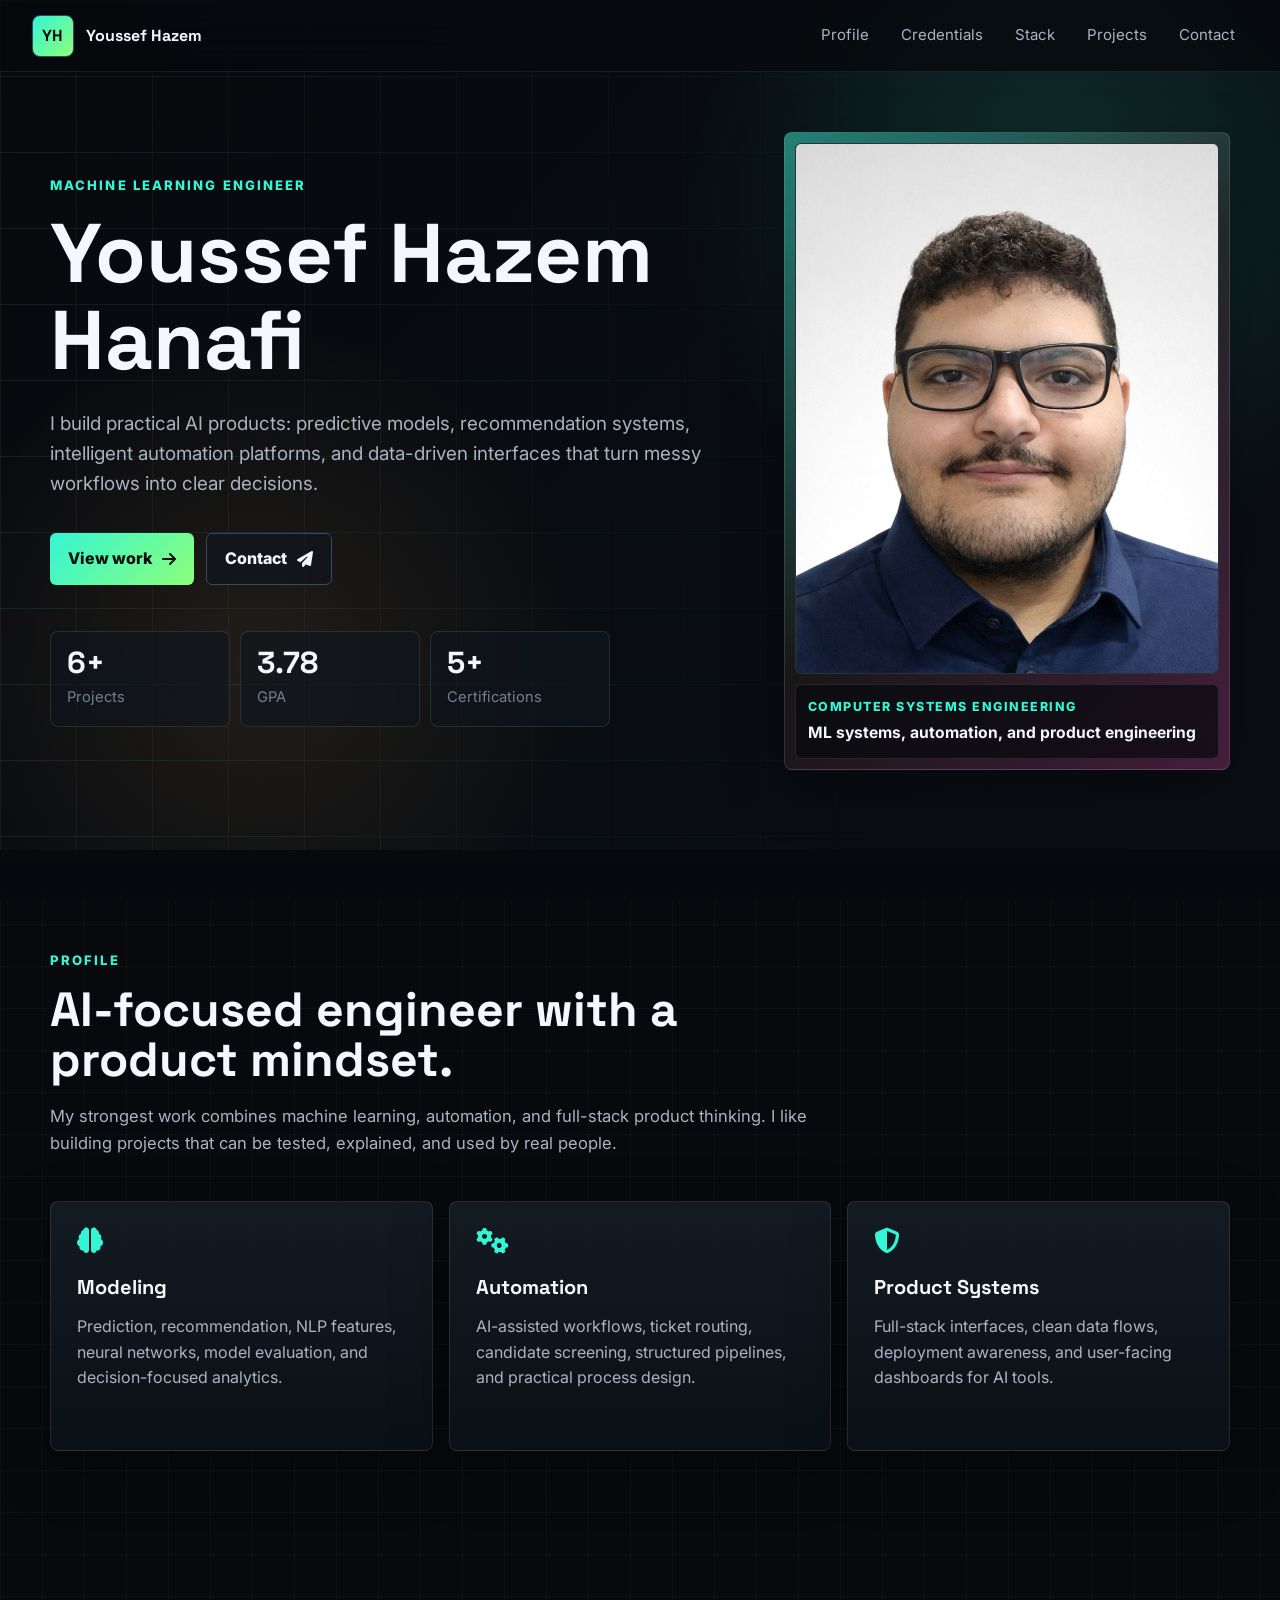
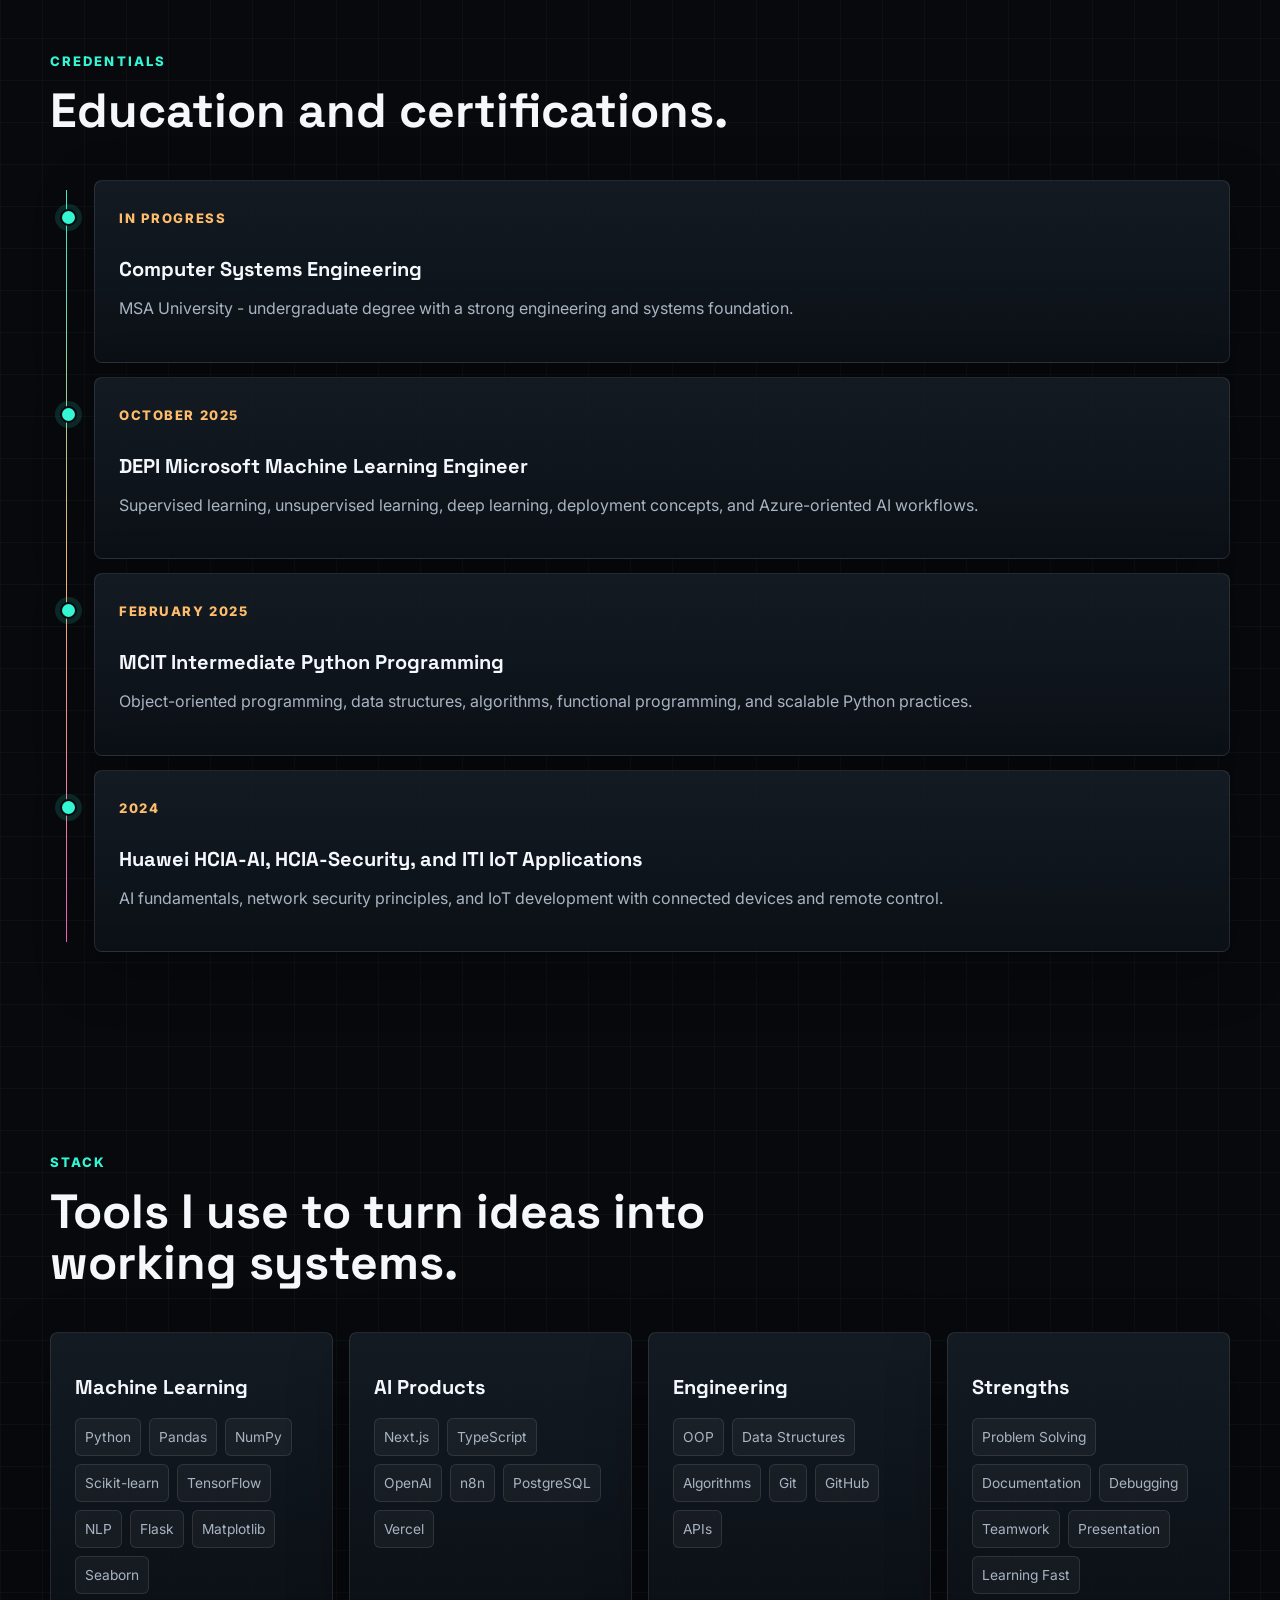
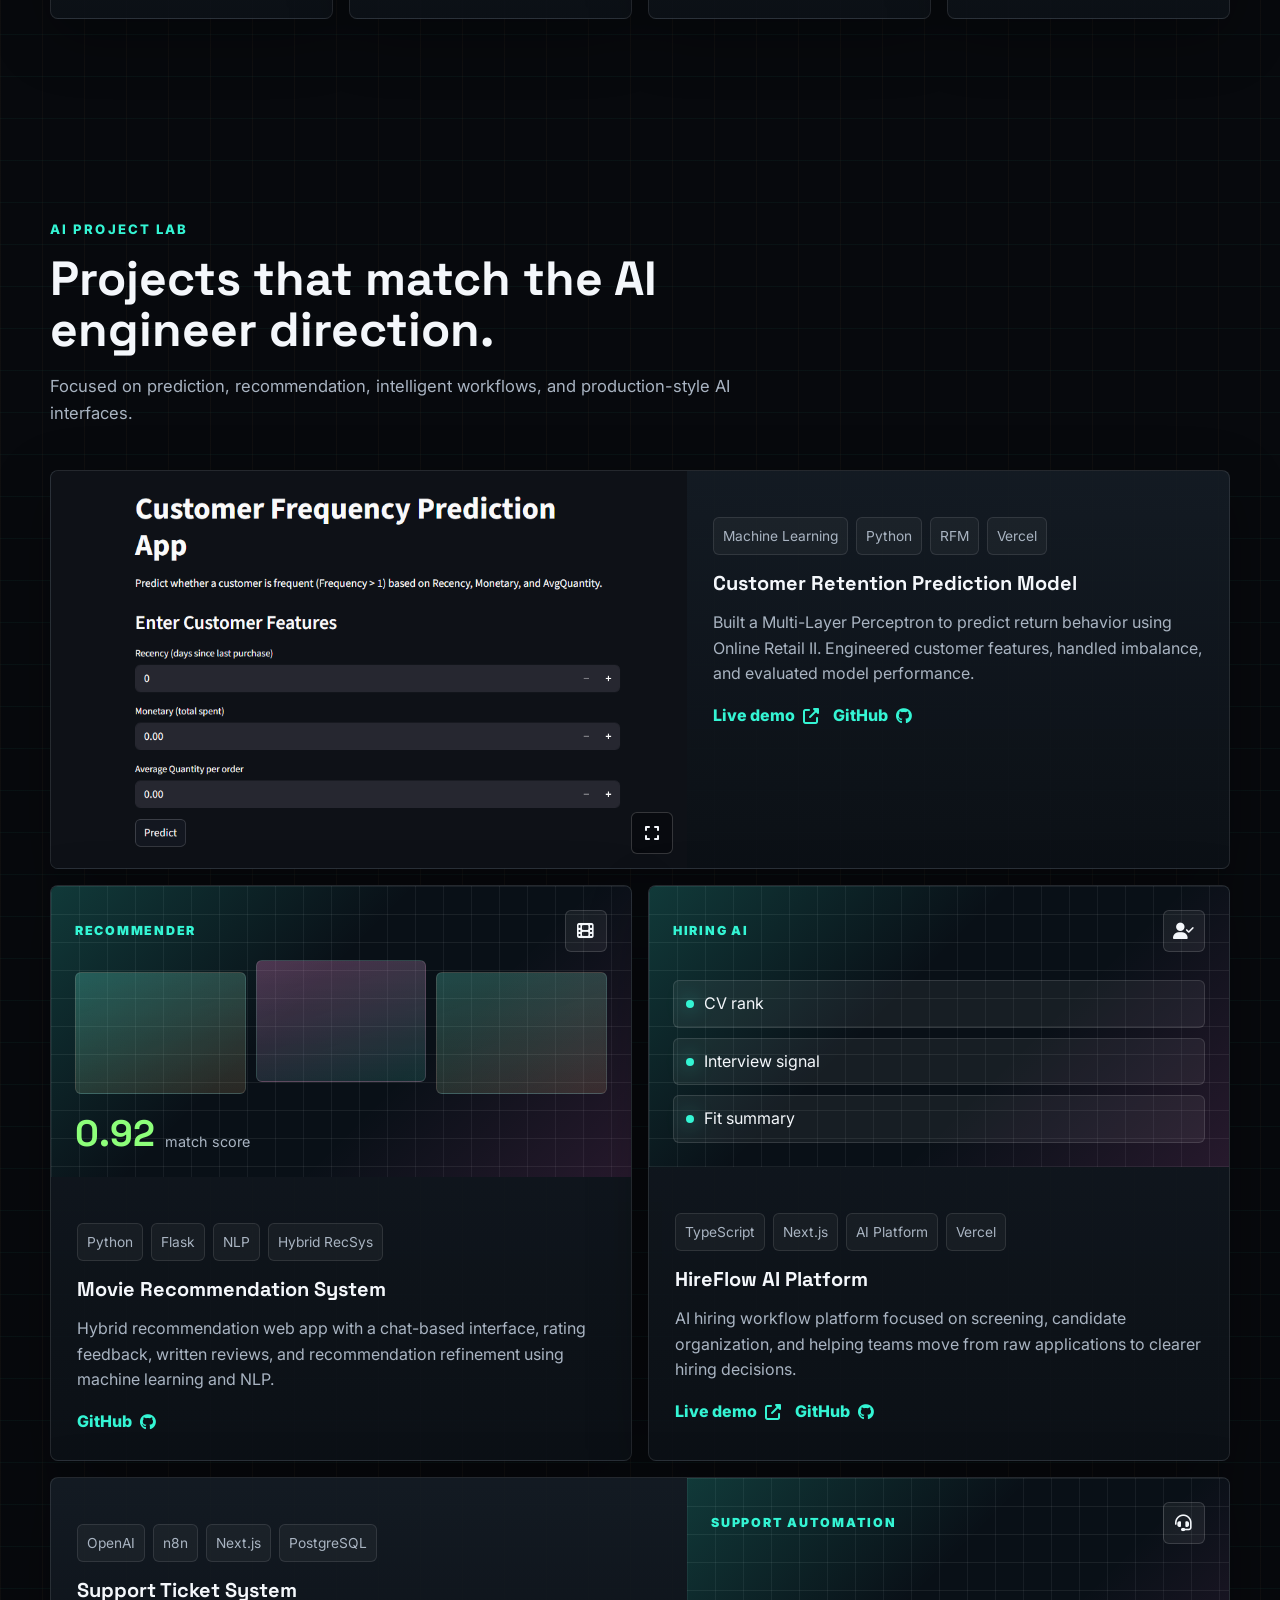
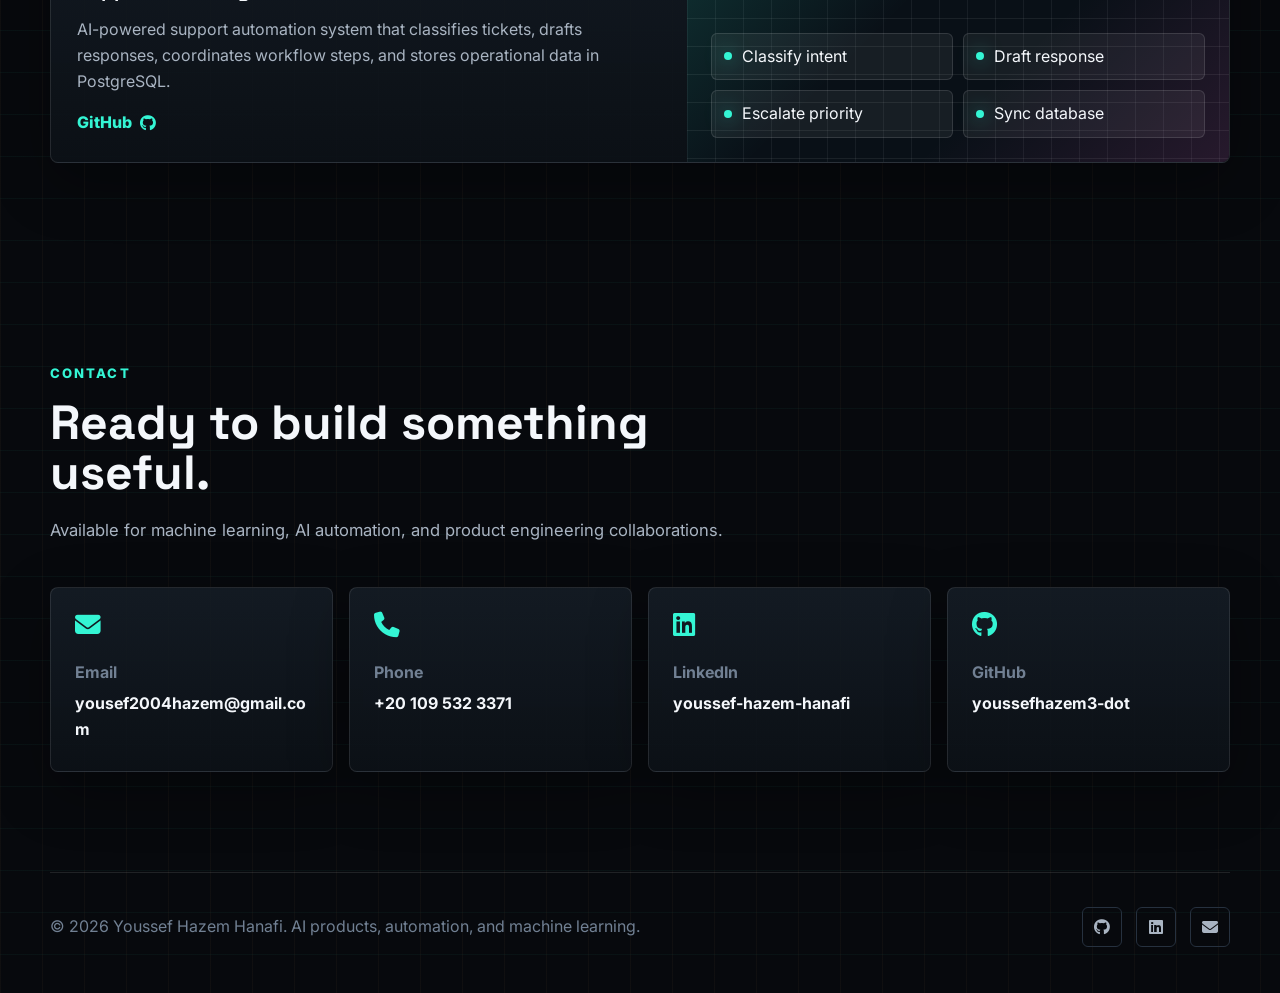
==== index.html @ 7e5501bb "Refocus portfolio around AI projects" ====
<!DOCTYPE html>
<html lang="en">
<head>
    <meta charset="UTF-8">
    <meta name="viewport" content="width=device-width, initial-scale=1.0">
    <meta name="description" content="Portfolio of Youssef Hazem Hanafi, a machine learning engineer building AI, embedded systems, and intelligent software projects.">
    <title>Youssef Hazem Hanafi | Machine Learning Engineer</title>
    <link rel="preconnect" href="https://fonts.googleapis.com">
    <link rel="preconnect" href="https://fonts.gstatic.com" crossorigin>
    <link href="https://fonts.googleapis.com/css2?family=Inter:wght@400;500;600;700;800&family=Space+Grotesk:wght@500;600;700&display=swap" rel="stylesheet">
    <link rel="stylesheet" href="https://cdnjs.cloudflare.com/ajax/libs/font-awesome/6.5.2/css/all.min.css">
    <link rel="stylesheet" href="styles.css">
</head>
<body>
    <div class="site-shell">
        <header class="topbar" data-topbar>
            <a class="brand" href="#home" aria-label="Youssef Hazem home">
                <span class="brand-mark">YH</span>
                <span class="brand-name">Youssef Hazem</span>
            </a>

            <button class="menu-toggle" type="button" aria-label="Open menu" aria-expanded="false" data-menu-toggle>
                <i class="fa-solid fa-bars"></i>
            </button>

            <nav class="nav-links" data-nav>
                <a href="#profile">Profile</a>
                <a href="#credentials">Credentials</a>
                <a href="#stack">Stack</a>
                <a href="#projects">Projects</a>
                <a href="#contact">Contact</a>
            </nav>
        </header>

        <main>
            <section class="hero section-snap" id="home">
                <div class="hero-grid" aria-hidden="true"></div>

                <div class="hero-inner">
                    <div class="hero-content reveal">
                        <p class="eyebrow">Machine Learning Engineer</p>
                        <h1>Youssef Hazem Hanafi</h1>
                    <p class="hero-copy">
                        I build practical AI products: predictive models, recommendation systems,
                        intelligent automation platforms, and data-driven interfaces that turn messy workflows into clear decisions.
                    </p>
                        <div class="hero-actions">
                            <a class="btn primary" href="#projects">
                                <span>View work</span>
                                <i class="fa-solid fa-arrow-right"></i>
                            </a>
                            <a class="btn secondary" href="mailto:yousef2004hazem@gmail.com">
                                <span>Contact</span>
                                <i class="fa-solid fa-paper-plane"></i>
                            </a>
                        </div>
                        <div class="hero-metrics" aria-label="Portfolio highlights">
                            <div>
                                <strong>6+</strong>
                                <span>Projects</span>
                            </div>
                            <div>
                                <strong>3.78</strong>
                                <span>GPA</span>
                            </div>
                            <div>
                                <strong>5+</strong>
                                <span>Certifications</span>
                            </div>
                        </div>
                    </div>

                    <figure class="hero-portrait reveal">
                        <div class="portrait-frame">
                            <img src="assets/profile.jpeg" alt="Portrait of Youssef Hazem Hanafi">
                        </div>
                        <figcaption>
                            <span>Computer Systems Engineering</span>
                            <strong>ML systems, automation, and product engineering</strong>
                        </figcaption>
                    </figure>
                </div>
            </section>

            <section class="section profile-section" id="profile">
                <div class="section-heading reveal">
                    <p class="eyebrow">Profile</p>
                    <h2>AI-focused engineer with a product mindset.</h2>
                    <p>
                        My strongest work combines machine learning, automation, and full-stack product thinking.
                        I like building projects that can be tested, explained, and used by real people.
                    </p>
                </div>

                <div class="profile-grid">
                    <article class="signal-card reveal">
                        <i class="fa-solid fa-brain"></i>
                        <h3>Modeling</h3>
                        <p>Prediction, recommendation, NLP features, neural networks, model evaluation, and decision-focused analytics.</p>
                    </article>
                    <article class="signal-card reveal">
                        <i class="fa-solid fa-gears"></i>
                        <h3>Automation</h3>
                        <p>AI-assisted workflows, ticket routing, candidate screening, structured pipelines, and practical process design.</p>
                    </article>
                    <article class="signal-card reveal">
                        <i class="fa-solid fa-shield-halved"></i>
                        <h3>Product Systems</h3>
                        <p>Full-stack interfaces, clean data flows, deployment awareness, and user-facing dashboards for AI tools.</p>
                    </article>
                </div>
            </section>

            <section class="section credentials-section" id="credentials">
                <div class="section-heading reveal">
                    <p class="eyebrow">Credentials</p>
                    <h2>Education and certifications.</h2>
                </div>

                <div class="timeline">
                    <article class="timeline-item reveal">
                        <span class="timeline-date">In progress</span>
                        <h3>Computer Systems Engineering</h3>
                        <p>MSA University - undergraduate degree with a strong engineering and systems foundation.</p>
                    </article>
                    <article class="timeline-item reveal">
                        <span class="timeline-date">October 2025</span>
                        <h3>DEPI Microsoft Machine Learning Engineer</h3>
                        <p>Supervised learning, unsupervised learning, deep learning, deployment concepts, and Azure-oriented AI workflows.</p>
                    </article>
                    <article class="timeline-item reveal">
                        <span class="timeline-date">February 2025</span>
                        <h3>MCIT Intermediate Python Programming</h3>
                        <p>Object-oriented programming, data structures, algorithms, functional programming, and scalable Python practices.</p>
                    </article>
                    <article class="timeline-item reveal">
                        <span class="timeline-date">2024</span>
                        <h3>Huawei HCIA-AI, HCIA-Security, and ITI IoT Applications</h3>
                        <p>AI fundamentals, network security principles, and IoT development with connected devices and remote control.</p>
                    </article>
                </div>
            </section>

            <section class="section stack-section" id="stack">
                <div class="section-heading reveal">
                    <p class="eyebrow">Stack</p>
                    <h2>Tools I use to turn ideas into working systems.</h2>
                </div>

                <div class="stack-grid">
                    <article class="stack-panel reveal">
                        <h3>Machine Learning</h3>
                        <ul class="tag-list">
                            <li>Python</li>
                            <li>Pandas</li>
                            <li>NumPy</li>
                            <li>Scikit-learn</li>
                            <li>TensorFlow</li>
                            <li>NLP</li>
                            <li>Flask</li>
                            <li>Matplotlib</li>
                            <li>Seaborn</li>
                        </ul>
                    </article>
                    <article class="stack-panel reveal">
                        <h3>AI Products</h3>
                        <ul class="tag-list">
                            <li>Next.js</li>
                            <li>TypeScript</li>
                            <li>OpenAI</li>
                            <li>n8n</li>
                            <li>PostgreSQL</li>
                            <li>Vercel</li>
                        </ul>
                    </article>
                    <article class="stack-panel reveal">
                        <h3>Engineering</h3>
                        <ul class="tag-list">
                            <li>OOP</li>
                            <li>Data Structures</li>
                            <li>Algorithms</li>
                            <li>Git</li>
                            <li>GitHub</li>
                            <li>APIs</li>
                        </ul>
                    </article>
                    <article class="stack-panel reveal">
                        <h3>Strengths</h3>
                        <ul class="tag-list">
                            <li>Problem Solving</li>
                            <li>Documentation</li>
                            <li>Debugging</li>
                            <li>Teamwork</li>
                            <li>Presentation</li>
                            <li>Learning Fast</li>
                        </ul>
                    </article>
                </div>
            </section>

            <section class="section projects-section" id="projects">
                <div class="section-heading reveal">
                    <p class="eyebrow">AI Project Lab</p>
                    <h2>Projects that match the AI engineer direction.</h2>
                    <p>Focused on prediction, recommendation, intelligent workflows, and production-style AI interfaces.</p>
                </div>

                <div class="project-grid">
                    <article class="project-card featured reveal">
                        <button class="project-visual" type="button" data-lightbox="assets/mlp-dashboard.png" data-title="Customer Retention Prediction Model">
                            <img src="assets/mlp-dashboard.png" alt="Machine learning dashboard for customer retention prediction" loading="lazy">
                            <span><i class="fa-solid fa-expand"></i></span>
                        </button>
                        <div class="project-body">
                            <div class="project-tags">
                                <span>Machine Learning</span>
                                <span>Python</span>
                                <span>RFM</span>
                                <span>Vercel</span>
                            </div>
                            <h3>Customer Retention Prediction Model</h3>
                            <p>
                                Built a Multi-Layer Perceptron to predict return behavior using Online Retail II.
                                Engineered customer features, handled imbalance, and evaluated model performance.
                            </p>
                            <div class="project-actions">
                                <a class="text-link" href="https://mlp-prediction-model.vercel.app" target="_blank" rel="noreferrer">
                                    Live demo <i class="fa-solid fa-up-right-from-square"></i>
                                </a>
                                <a class="text-link" href="https://github.com/youssefhazem3-dot/MLP-prediction-model" target="_blank" rel="noreferrer">
                                    GitHub <i class="fa-brands fa-github"></i>
                                </a>
                            </div>
                        </div>
                    </article>

                    <article class="project-card ai-card reveal">
                        <div class="project-visual synthetic movie-visual" aria-hidden="true">
                            <div class="visual-topline">
                                <span>RECOMMENDER</span>
                                <i class="fa-solid fa-film"></i>
                            </div>
                            <div class="poster-row">
                                <span></span>
                                <span></span>
                                <span></span>
                            </div>
                            <div class="score-line">
                                <strong>0.92</strong>
                                <span>match score</span>
                            </div>
                        </div>
                        <div class="project-body">
                            <div class="project-tags">
                                <span>Python</span>
                                <span>Flask</span>
                                <span>NLP</span>
                                <span>Hybrid RecSys</span>
                            </div>
                            <h3>Movie Recommendation System</h3>
                            <p>
                                Hybrid recommendation web app with a chat-based interface, rating feedback,
                                written reviews, and recommendation refinement using machine learning and NLP.
                            </p>
                            <div class="project-actions">
                                <a class="text-link" href="https://github.com/youssefhazem3-dot/Movie-recommendation-model" target="_blank" rel="noreferrer">
                                    GitHub <i class="fa-brands fa-github"></i>
                                </a>
                            </div>
                        </div>
                    </article>

                    <article class="project-card ai-card reveal">
                        <div class="project-visual synthetic hire-visual" aria-hidden="true">
                            <div class="visual-topline">
                                <span>HIRING AI</span>
                                <i class="fa-solid fa-user-check"></i>
                            </div>
                            <div class="candidate-stack">
                                <span>CV rank</span>
                                <span>Interview signal</span>
                                <span>Fit summary</span>
                            </div>
                        </div>
                        <div class="project-body">
                            <div class="project-tags">
                                <span>TypeScript</span>
                                <span>Next.js</span>
                                <span>AI Platform</span>
                                <span>Vercel</span>
                            </div>
                            <h3>HireFlow AI Platform</h3>
                            <p>
                                AI hiring workflow platform focused on screening, candidate organization,
                                and helping teams move from raw applications to clearer hiring decisions.
                            </p>
                            <div class="project-actions">
                                <a class="text-link" href="https://hireflow-ai-delta.vercel.app" target="_blank" rel="noreferrer">
                                    Live demo <i class="fa-solid fa-up-right-from-square"></i>
                                </a>
                                <a class="text-link" href="https://github.com/youssefhazem3-dot/hireflow-ai" target="_blank" rel="noreferrer">
                                    GitHub <i class="fa-brands fa-github"></i>
                                </a>
                            </div>
                        </div>
                    </article>

                    <article class="project-card featured reverse reveal">
                        <div class="project-visual synthetic support-visual" aria-hidden="true">
                            <div class="visual-topline">
                                <span>SUPPORT AUTOMATION</span>
                                <i class="fa-solid fa-headset"></i>
                            </div>
                            <div class="ticket-board">
                                <span>Classify intent</span>
                                <span>Draft response</span>
                                <span>Escalate priority</span>
                                <span>Sync database</span>
                            </div>
                        </div>
                        <div class="project-body">
                            <div class="project-tags">
                                <span>OpenAI</span>
                                <span>n8n</span>
                                <span>Next.js</span>
                                <span>PostgreSQL</span>
                            </div>
                            <h3>Support Ticket System</h3>
                            <p>
                                AI-powered support automation system that classifies tickets, drafts responses,
                                coordinates workflow steps, and stores operational data in PostgreSQL.
                            </p>
                            <div class="project-actions">
                                <a class="text-link" href="https://github.com/youssefhazem3-dot/supportflow-ai" target="_blank" rel="noreferrer">
                                    GitHub <i class="fa-brands fa-github"></i>
                                </a>
                            </div>
                        </div>
                    </article>
                </div>
            </section>

            <section class="section contact-section" id="contact">
                <div class="section-heading reveal">
                    <p class="eyebrow">Contact</p>
                    <h2>Ready to build something useful.</h2>
                    <p>Available for machine learning, AI automation, and product engineering collaborations.</p>
                </div>

                <div class="contact-grid">
                    <a class="contact-card reveal" href="mailto:yousef2004hazem@gmail.com">
                        <i class="fa-solid fa-envelope"></i>
                        <span>Email</span>
                        <strong>yousef2004hazem@gmail.com</strong>
                    </a>
                    <a class="contact-card reveal" href="tel:+201095323371">
                        <i class="fa-solid fa-phone"></i>
                        <span>Phone</span>
                        <strong>+20 109 532 3371</strong>
                    </a>
                    <a class="contact-card reveal" href="https://linkedin.com/in/youssef-hazem-hanafi" target="_blank" rel="noreferrer">
                        <i class="fa-brands fa-linkedin"></i>
                        <span>LinkedIn</span>
                        <strong>youssef-hazem-hanafi</strong>
                    </a>
                    <a class="contact-card reveal" href="https://github.com/youssefhazem3-dot" target="_blank" rel="noreferrer">
                        <i class="fa-brands fa-github"></i>
                        <span>GitHub</span>
                        <strong>youssefhazem3-dot</strong>
                    </a>
                </div>
            </section>
        </main>

        <footer class="footer">
            <p>&copy; 2026 Youssef Hazem Hanafi. AI products, automation, and machine learning.</p>
            <div>
                <a href="https://github.com/youssefhazem3-dot" target="_blank" rel="noreferrer" aria-label="GitHub">
                    <i class="fa-brands fa-github"></i>
                </a>
                <a href="https://linkedin.com/in/youssef-hazem-hanafi" target="_blank" rel="noreferrer" aria-label="LinkedIn">
                    <i class="fa-brands fa-linkedin"></i>
                </a>
                <a href="mailto:yousef2004hazem@gmail.com" aria-label="Email">
                    <i class="fa-solid fa-envelope"></i>
                </a>
            </div>
        </footer>
    </div>

    <div class="lightbox" data-lightbox-modal aria-hidden="true">
        <button class="lightbox-close" type="button" aria-label="Close image" data-lightbox-close>
            <i class="fa-solid fa-xmark"></i>
        </button>
        <figure>
            <img src="" alt="" data-lightbox-image>
            <figcaption data-lightbox-caption></figcaption>
        </figure>
    </div>

    <script src="script.js"></script>
</body>
</html>
---- styles.css ----
:root {
    --bg: #07090d;
    --bg-2: #0b0f14;
    --surface: #10161d;
    --surface-2: #151d25;
    --line: #26313f;
    --line-strong: #3a4a5c;
    --text: #f4f7fb;
    --muted: #a9b4c2;
    --soft: #718093;
    --cyan: #34f5d4;
    --green: #8dff7a;
    --amber: #ffbd6b;
    --pink: #ff5bc8;
    --red: #ff6678;
    --shadow: 0 18px 60px rgba(0, 0, 0, 0.32);
}

* {
    box-sizing: border-box;
}

html {
    scroll-behavior: smooth;
}

body {
    margin: 0;
    min-width: 320px;
    color: var(--text);
    background:
        linear-gradient(rgba(52, 245, 212, 0.04) 1px, transparent 1px),
        linear-gradient(90deg, rgba(255, 189, 107, 0.035) 1px, transparent 1px),
        var(--bg);
    background-size: 42px 42px;
    font-family: "Inter", system-ui, -apple-system, BlinkMacSystemFont, "Segoe UI", sans-serif;
    line-height: 1.6;
}

body::before {
    content: "";
    position: fixed;
    inset: 0;
    pointer-events: none;
    background:
        linear-gradient(180deg, rgba(7, 9, 13, 0.15), rgba(7, 9, 13, 0.92)),
        repeating-linear-gradient(0deg, rgba(255, 255, 255, 0.025) 0 1px, transparent 1px 5px);
    z-index: -1;
}

a {
    color: inherit;
    text-decoration: none;
}

img {
    display: block;
    max-width: 100%;
}

button {
    font: inherit;
}

.site-shell {
    overflow: hidden;
}

.topbar {
    position: fixed;
    top: 0;
    left: 0;
    right: 0;
    z-index: 50;
    display: flex;
    align-items: center;
    justify-content: space-between;
    height: 72px;
    padding: 0 32px;
    border-bottom: 1px solid rgba(255, 255, 255, 0.08);
    background: rgba(7, 9, 13, 0.78);
    backdrop-filter: blur(18px);
}

.brand {
    display: inline-flex;
    align-items: center;
    gap: 12px;
    font-weight: 800;
}

.brand-mark {
    display: grid;
    place-items: center;
    width: 42px;
    height: 42px;
    border: 1px solid var(--line-strong);
    border-radius: 8px;
    color: var(--bg);
    background: linear-gradient(135deg, var(--cyan), var(--green));
    font-family: "Space Grotesk", sans-serif;
    letter-spacing: 0.04em;
}

.brand-name {
    font-family: "Space Grotesk", sans-serif;
}

.nav-links {
    display: flex;
    align-items: center;
    gap: 6px;
}

.nav-links a {
    min-height: 40px;
    padding: 9px 12px;
    border: 1px solid transparent;
    border-radius: 6px;
    color: var(--muted);
    font-size: 0.94rem;
    transition: color 180ms ease, border-color 180ms ease, background 180ms ease;
}

.nav-links a:hover,
.nav-links a.active {
    color: var(--text);
    border-color: rgba(52, 245, 212, 0.24);
    background: rgba(52, 245, 212, 0.08);
}

.menu-toggle {
    display: none;
    width: 42px;
    height: 42px;
    border: 1px solid var(--line);
    border-radius: 6px;
    color: var(--text);
    background: var(--surface);
}

.hero {
    position: relative;
    min-height: 88vh;
    display: grid;
    align-items: center;
    padding: 132px 32px 80px;
    background:
        radial-gradient(circle at 82% 24%, rgba(52, 245, 212, 0.16), transparent 30%),
        radial-gradient(circle at 20% 78%, rgba(255, 189, 107, 0.10), transparent 28%),
        linear-gradient(135deg, rgba(7, 9, 13, 0.99), rgba(11, 15, 20, 0.94));
}

.hero-grid {
    position: absolute;
    inset: 0;
    background-image:
        linear-gradient(rgba(52, 245, 212, 0.10) 1px, transparent 1px),
        linear-gradient(90deg, rgba(255, 189, 107, 0.07) 1px, transparent 1px);
    background-size: 76px 76px;
    mask-image: linear-gradient(90deg, black, transparent 82%);
}

.hero-inner {
    position: relative;
    display: grid;
    grid-template-columns: minmax(0, 1.08fr) minmax(320px, 0.72fr);
    align-items: center;
    gap: clamp(32px, 5vw, 72px);
    width: min(1180px, 100%);
    margin: 0 auto;
}

.hero-content {
    position: relative;
    width: min(720px, 100%);
}

.hero-portrait {
    position: relative;
    margin: 0;
    padding: 10px;
    border: 1px solid rgba(255, 255, 255, 0.12);
    border-radius: 8px;
    background:
        linear-gradient(180deg, rgba(21, 29, 37, 0.82), rgba(7, 9, 13, 0.94)),
        linear-gradient(135deg, rgba(52, 245, 212, 0.18), rgba(255, 189, 107, 0.10));
    box-shadow: var(--shadow);
}

.hero-portrait::before {
    content: "";
    position: absolute;
    inset: -1px;
    z-index: -1;
    border-radius: 8px;
    background: linear-gradient(135deg, rgba(52, 245, 212, 0.62), rgba(255, 189, 107, 0.08), rgba(255, 91, 200, 0.34));
    opacity: 0.72;
}

.portrait-frame {
    aspect-ratio: 4 / 5;
    overflow: hidden;
    border: 1px solid rgba(255, 255, 255, 0.12);
    border-radius: 6px;
    background: var(--surface);
}

.portrait-frame img {
    width: 100%;
    height: 100%;
    object-fit: cover;
    object-position: center 18%;
    filter: saturate(1.04) contrast(1.04);
}

.hero-portrait figcaption {
    display: grid;
    gap: 4px;
    margin-top: 10px;
    padding: 12px;
    border: 1px solid rgba(255, 255, 255, 0.10);
    border-radius: 6px;
    background: rgba(7, 9, 13, 0.70);
}

.hero-portrait figcaption span {
    color: var(--cyan);
    font-size: 0.78rem;
    font-weight: 800;
    letter-spacing: 0.12em;
    text-transform: uppercase;
}

.hero-portrait figcaption strong {
    color: var(--text);
    font-size: 0.98rem;
}

.eyebrow {
    margin: 0 0 14px;
    color: var(--cyan);
    font-size: 0.82rem;
    font-weight: 800;
    letter-spacing: 0.16em;
    text-transform: uppercase;
}

h1,
h2,
h3 {
    margin: 0;
    font-family: "Space Grotesk", sans-serif;
    line-height: 1.05;
    letter-spacing: 0;
}

h1 {
    max-width: 760px;
    font-size: 5.2rem;
}

h2 {
    font-size: 3rem;
}

h3 {
    font-size: 1.25rem;
}

.hero-copy {
    max-width: 660px;
    margin: 24px 0 0;
    color: var(--muted);
    font-size: 1.18rem;
}

.hero-actions {
    display: flex;
    flex-wrap: wrap;
    gap: 12px;
    margin-top: 34px;
}

.btn {
    display: inline-flex;
    align-items: center;
    justify-content: center;
    gap: 10px;
    min-height: 48px;
    padding: 12px 18px;
    border-radius: 6px;
    font-weight: 800;
    transition: transform 180ms ease, border-color 180ms ease, background 180ms ease;
}

.btn:hover {
    transform: translateY(-2px);
}

.btn.primary {
    color: #05100e;
    background: linear-gradient(135deg, var(--cyan), var(--green));
}

.btn.secondary {
    border: 1px solid var(--line-strong);
    color: var(--text);
    background: rgba(16, 22, 29, 0.72);
}

.hero-metrics {
    display: grid;
    grid-template-columns: repeat(3, minmax(0, 1fr));
    gap: 10px;
    width: min(560px, 100%);
    margin-top: 46px;
}

.hero-metrics div {
    min-height: 92px;
    padding: 16px;
    border: 1px solid rgba(255, 255, 255, 0.10);
    border-radius: 8px;
    background: rgba(16, 22, 29, 0.66);
}

.hero-metrics strong {
    display: block;
    color: var(--text);
    font-family: "Space Grotesk", sans-serif;
    font-size: 1.9rem;
    line-height: 1;
}

.hero-metrics span {
    display: block;
    margin-top: 8px;
    color: var(--soft);
    font-size: 0.92rem;
}

.section {
    width: min(1180px, calc(100% - 48px));
    margin: 0 auto;
    padding: 100px 0;
}

.section-heading {
    max-width: 760px;
    margin-bottom: 44px;
}

.section-heading p:not(.eyebrow) {
    margin: 18px 0 0;
    color: var(--muted);
    font-size: 1.04rem;
}

.profile-grid,
.stack-grid,
.contact-grid {
    display: grid;
    gap: 16px;
}

.profile-grid {
    grid-template-columns: repeat(3, minmax(0, 1fr));
}

.signal-card,
.stack-panel,
.timeline-item,
.project-card,
.contact-card {
    border: 1px solid rgba(255, 255, 255, 0.10);
    border-radius: 8px;
    background: linear-gradient(180deg, rgba(21, 29, 37, 0.90), rgba(12, 17, 23, 0.94));
    box-shadow: var(--shadow);
}

.signal-card {
    min-height: 250px;
    padding: 26px;
}

.signal-card i,
.project-icon i,
.contact-card i {
    color: var(--cyan);
    font-size: 1.6rem;
}

.signal-card h3,
.stack-panel h3,
.timeline-item h3,
.project-body h3 {
    margin-top: 20px;
    color: var(--text);
}

.signal-card p,
.timeline-item p,
.project-body p {
    color: var(--muted);
}

.timeline {
    position: relative;
    display: grid;
    gap: 14px;
}

.timeline::before {
    content: "";
    position: absolute;
    left: 16px;
    top: 10px;
    bottom: 10px;
    width: 1px;
    background: linear-gradient(var(--cyan), var(--amber), var(--pink));
}

.timeline-item {
    position: relative;
    margin-left: 44px;
    padding: 24px;
}

.timeline-item::before {
    content: "";
    position: absolute;
    left: -35px;
    top: 28px;
    width: 13px;
    height: 13px;
    border: 2px solid var(--bg);
    border-radius: 50%;
    background: var(--cyan);
    box-shadow: 0 0 0 5px rgba(52, 245, 212, 0.13);
}

.timeline-date {
    display: inline-flex;
    margin-bottom: 10px;
    color: var(--amber);
    font-weight: 800;
    font-size: 0.82rem;
    text-transform: uppercase;
    letter-spacing: 0.12em;
}

.stack-grid {
    grid-template-columns: repeat(4, minmax(0, 1fr));
}

.stack-panel {
    min-height: 270px;
    padding: 24px;
}

.tag-list,
.project-tags {
    display: flex;
    flex-wrap: wrap;
    gap: 8px;
    padding: 0;
    margin: 20px 0 0;
    list-style: none;
}

.tag-list li,
.project-tags span {
    border: 1px solid rgba(255, 255, 255, 0.10);
    border-radius: 6px;
    padding: 7px 9px;
    color: var(--muted);
    background: rgba(255, 255, 255, 0.04);
    font-size: 0.86rem;
}

.project-grid {
    display: grid;
    grid-template-columns: repeat(2, minmax(0, 1fr));
    gap: 16px;
}

.project-card {
    overflow: hidden;
}

.project-card.featured,
.project-card.wide {
    grid-column: span 2;
    display: grid;
    grid-template-columns: 1.08fr 0.92fr;
}

.project-card.featured.reverse .project-visual {
    order: 2;
}

.project-card.featured.reverse .project-body {
    order: 1;
}

.project-visual,
.image-strip button {
    position: relative;
    display: block;
    width: 100%;
    border: 0;
    padding: 0;
    color: var(--text);
    background: var(--surface-2);
    cursor: pointer;
    overflow: hidden;
}

.project-visual {
    min-height: 330px;
}

.project-visual img {
    width: 100%;
    height: 100%;
    min-height: 330px;
    object-fit: cover;
    transition: transform 220ms ease, filter 220ms ease;
}

.project-visual > span {
    position: absolute;
    right: 14px;
    bottom: 14px;
    display: grid;
    place-items: center;
    width: 42px;
    height: 42px;
    border: 1px solid rgba(255, 255, 255, 0.18);
    border-radius: 6px;
    background: rgba(7, 9, 13, 0.72);
}

.project-visual:hover img,
.image-strip button:hover img {
    transform: scale(1.035);
    filter: contrast(1.08);
}

.project-visual.synthetic {
    min-height: 280px;
    display: flex;
    flex-direction: column;
    justify-content: space-between;
    padding: 24px;
    cursor: default;
    background:
        linear-gradient(rgba(255, 255, 255, 0.07) 1px, transparent 1px),
        linear-gradient(90deg, rgba(255, 255, 255, 0.06) 1px, transparent 1px),
        #091017;
    background-size: 28px 28px;
}

.project-visual.synthetic::before {
    content: "";
    position: absolute;
    inset: 0;
    background:
        linear-gradient(135deg, rgba(52, 245, 212, 0.18), transparent 42%),
        linear-gradient(315deg, rgba(255, 91, 200, 0.12), transparent 38%);
    pointer-events: none;
}

.visual-topline,
.poster-row,
.score-line,
.candidate-stack,
.ticket-board {
    position: relative;
}

.visual-topline {
    display: flex;
    align-items: center;
    justify-content: space-between;
    color: var(--cyan);
    font-size: 0.78rem;
    font-weight: 900;
    letter-spacing: 0.14em;
}

.visual-topline i {
    display: grid;
    place-items: center;
    width: 42px;
    height: 42px;
    border: 1px solid rgba(255, 255, 255, 0.14);
    border-radius: 6px;
    color: var(--text);
    background: rgba(255, 255, 255, 0.06);
    font-size: 1.05rem;
}

.poster-row {
    display: grid;
    grid-template-columns: repeat(3, minmax(0, 1fr));
    gap: 10px;
    margin-top: 20px;
}

.poster-row span {
    min-height: 122px;
    border: 1px solid rgba(255, 255, 255, 0.12);
    border-radius: 6px;
    background:
        linear-gradient(160deg, rgba(52, 245, 212, 0.18), rgba(255, 189, 107, 0.12)),
        linear-gradient(180deg, rgba(255, 255, 255, 0.08), rgba(255, 255, 255, 0.02));
}

.poster-row span:nth-child(2) {
    transform: translateY(-12px);
    background:
        linear-gradient(160deg, rgba(255, 91, 200, 0.20), rgba(52, 245, 212, 0.12)),
        linear-gradient(180deg, rgba(255, 255, 255, 0.09), rgba(255, 255, 255, 0.02));
}

.score-line {
    display: flex;
    align-items: end;
    gap: 10px;
    margin-top: 22px;
}

.score-line strong {
    color: var(--green);
    font-family: "Space Grotesk", sans-serif;
    font-size: 2.3rem;
    line-height: 1;
}

.score-line span {
    color: var(--muted);
    font-size: 0.9rem;
}

.candidate-stack,
.ticket-board {
    display: grid;
    gap: 10px;
    margin-top: 28px;
}

.candidate-stack span,
.ticket-board span {
    display: flex;
    align-items: center;
    min-height: 44px;
    padding: 10px 12px;
    border: 1px solid rgba(255, 255, 255, 0.12);
    border-radius: 6px;
    color: var(--text);
    background: rgba(255, 255, 255, 0.06);
}

.candidate-stack span::before,
.ticket-board span::before {
    content: "";
    width: 8px;
    height: 8px;
    margin-right: 10px;
    border-radius: 50%;
    background: var(--cyan);
    box-shadow: 0 0 18px rgba(52, 245, 212, 0.58);
}

.ticket-board {
    grid-template-columns: repeat(2, minmax(0, 1fr));
}

.movie-visual {
    border-color: rgba(255, 91, 200, 0.18);
}

.hire-visual {
    border-color: rgba(141, 255, 122, 0.18);
}

.support-visual {
    border-color: rgba(255, 189, 107, 0.18);
}

.project-body {
    padding: 26px;
}

.project-body h3 {
    margin-top: 18px;
}

.text-link {
    display: inline-flex;
    align-items: center;
    gap: 8px;
    margin-top: 12px;
    color: var(--cyan);
    font-weight: 800;
}

.text-link:hover {
    color: var(--green);
}

.project-actions {
    display: flex;
    flex-wrap: wrap;
    gap: 14px;
    margin-top: 12px;
}

.project-actions .text-link {
    margin-top: 0;
}

.project-icon {
    display: grid;
    place-items: center;
    min-height: 190px;
    background:
        linear-gradient(rgba(52, 245, 212, 0.10) 1px, transparent 1px),
        linear-gradient(90deg, rgba(52, 245, 212, 0.10) 1px, transparent 1px),
        #0b1117;
    background-size: 26px 26px;
}

.project-icon i {
    font-size: 3.6rem;
}

.project-icon.warm i {
    color: var(--amber);
}

.image-strip {
    display: grid;
    grid-template-columns: repeat(3, minmax(0, 1fr));
    gap: 1px;
    background: var(--line);
}

.image-strip.compact {
    grid-template-columns: repeat(2, minmax(0, 1fr));
}

.image-strip button {
    min-height: 270px;
}

.image-strip img {
    width: 100%;
    height: 100%;
    object-fit: cover;
    transition: transform 220ms ease, filter 220ms ease;
}

.contact-grid {
    grid-template-columns: repeat(4, minmax(0, 1fr));
}

.contact-card {
    min-height: 185px;
    padding: 24px;
    transition: transform 180ms ease, border-color 180ms ease;
}

.contact-card:hover {
    transform: translateY(-3px);
    border-color: rgba(52, 245, 212, 0.36);
}

.contact-card span {
    display: block;
    margin-top: 18px;
    color: var(--soft);
    font-weight: 700;
}

.contact-card strong {
    display: block;
    margin-top: 6px;
    color: var(--text);
    overflow-wrap: anywhere;
}

.footer {
    display: flex;
    align-items: center;
    justify-content: space-between;
    gap: 18px;
    width: min(1180px, calc(100% - 48px));
    margin: 0 auto;
    padding: 34px 0 46px;
    border-top: 1px solid rgba(255, 255, 255, 0.10);
    color: var(--soft);
}

.footer p {
    margin: 0;
}

.footer div {
    display: flex;
    gap: 14px;
}

.footer a {
    display: grid;
    place-items: center;
    width: 40px;
    height: 40px;
    border: 1px solid var(--line);
    border-radius: 6px;
    color: var(--muted);
}

.footer a:hover {
    color: var(--text);
    border-color: var(--cyan);
}

.lightbox {
    position: fixed;
    inset: 0;
    z-index: 100;
    display: none;
    align-items: center;
    justify-content: center;
    padding: 32px;
    background: rgba(0, 0, 0, 0.86);
}

.lightbox.open {
    display: flex;
}

.lightbox figure {
    width: min(1100px, 100%);
    margin: 0;
}

.lightbox img {
    width: 100%;
    max-height: 80vh;
    object-fit: contain;
    border: 1px solid rgba(255, 255, 255, 0.16);
    border-radius: 8px;
    background: #05070a;
}

.lightbox figcaption {
    margin-top: 12px;
    color: var(--muted);
    text-align: center;
}

.lightbox-close {
    position: absolute;
    top: 18px;
    right: 18px;
    width: 44px;
    height: 44px;
    border: 1px solid rgba(255, 255, 255, 0.18);
    border-radius: 6px;
    color: var(--text);
    background: rgba(16, 22, 29, 0.86);
    cursor: pointer;
}

.reveal {
    opacity: 0;
    transform: translateY(18px);
    transition: opacity 480ms ease, transform 480ms ease;
}

.reveal.visible {
    opacity: 1;
    transform: translateY(0);
}

@media (max-width: 980px) {
    h1 {
        font-size: 4rem;
    }

    h2 {
        font-size: 2.45rem;
    }

    .topbar {
        padding: 0 20px;
    }

    .menu-toggle {
        display: grid;
        place-items: center;
    }

    .nav-links {
        position: fixed;
        top: 72px;
        left: 16px;
        right: 16px;
        display: none;
        flex-direction: column;
        align-items: stretch;
        padding: 12px;
        border: 1px solid var(--line);
        border-radius: 8px;
        background: rgba(7, 9, 13, 0.96);
    }

    .nav-links.open {
        display: flex;
    }

    .hero-inner {
        grid-template-columns: 1fr;
    }

    .hero-portrait {
        width: min(420px, 100%);
    }

    .profile-grid,
    .stack-grid,
    .contact-grid {
        grid-template-columns: repeat(2, minmax(0, 1fr));
    }

    .project-card.featured,
    .project-card.wide {
        grid-column: span 1;
        grid-template-columns: 1fr;
    }

    .project-grid {
        grid-template-columns: 1fr;
    }
}

@media (max-width: 680px) {
    .brand-name {
        display: none;
    }

    .hero {
        min-height: 92vh;
        padding: 118px 20px 60px;
    }

    .hero-inner {
        gap: 28px;
    }

    h1 {
        font-size: 3rem;
    }

    h2 {
        font-size: 2.05rem;
    }

    .hero-copy {
        font-size: 1rem;
    }

    .hero-metrics,
    .profile-grid,
    .stack-grid,
    .contact-grid {
        grid-template-columns: 1fr;
    }

    .section {
        width: min(100% - 32px, 1180px);
        padding: 72px 0;
    }

    .image-strip,
    .image-strip.compact {
        grid-template-columns: 1fr;
    }

    .image-strip button {
        min-height: 210px;
    }

    .project-visual,
    .project-visual img {
        min-height: 245px;
    }

    .footer {
        width: min(100% - 32px, 1180px);
        flex-direction: column;
        align-items: flex-start;
    }
}

@media (prefers-reduced-motion: reduce) {
    html {
        scroll-behavior: auto;
    }

    *,
    *::before,
    *::after {
        animation-duration: 0.01ms !important;
        animation-iteration-count: 1 !important;
        scroll-behavior: auto !important;
        transition-duration: 0.01ms !important;
    }
}
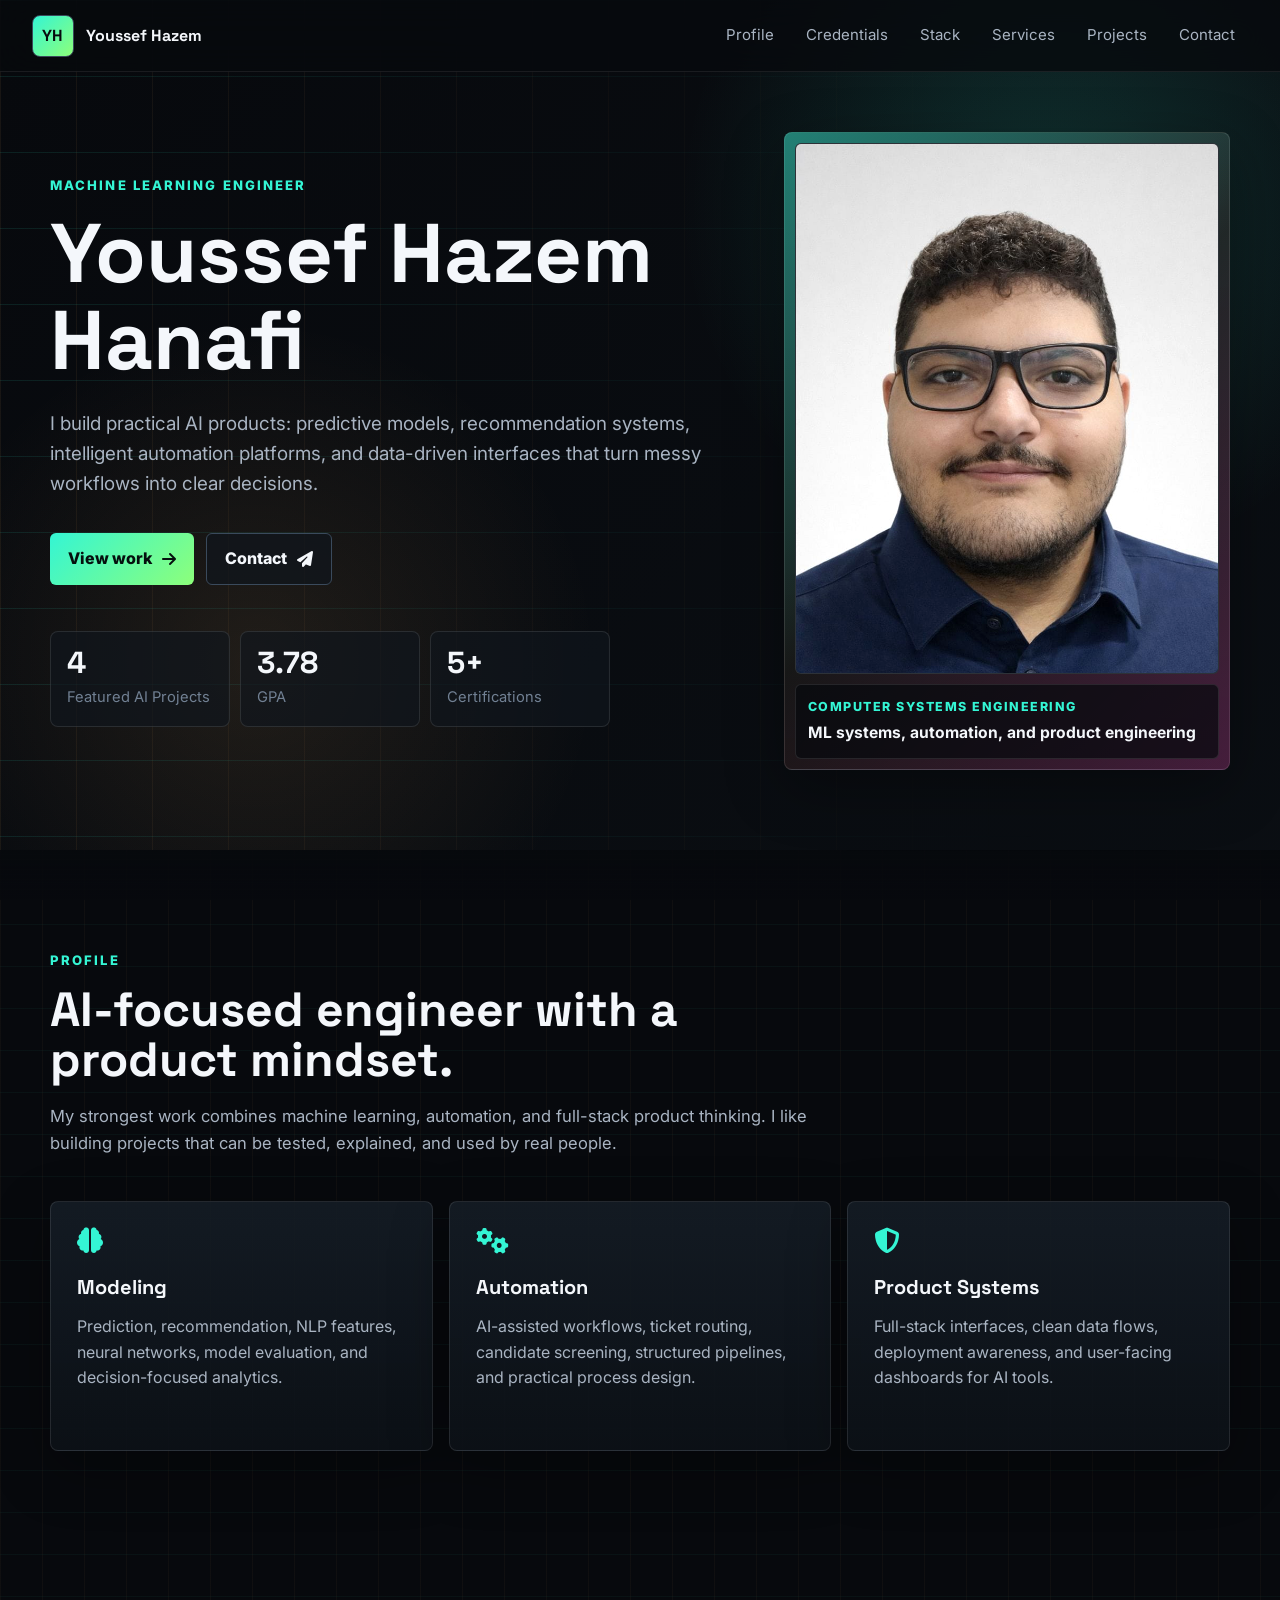
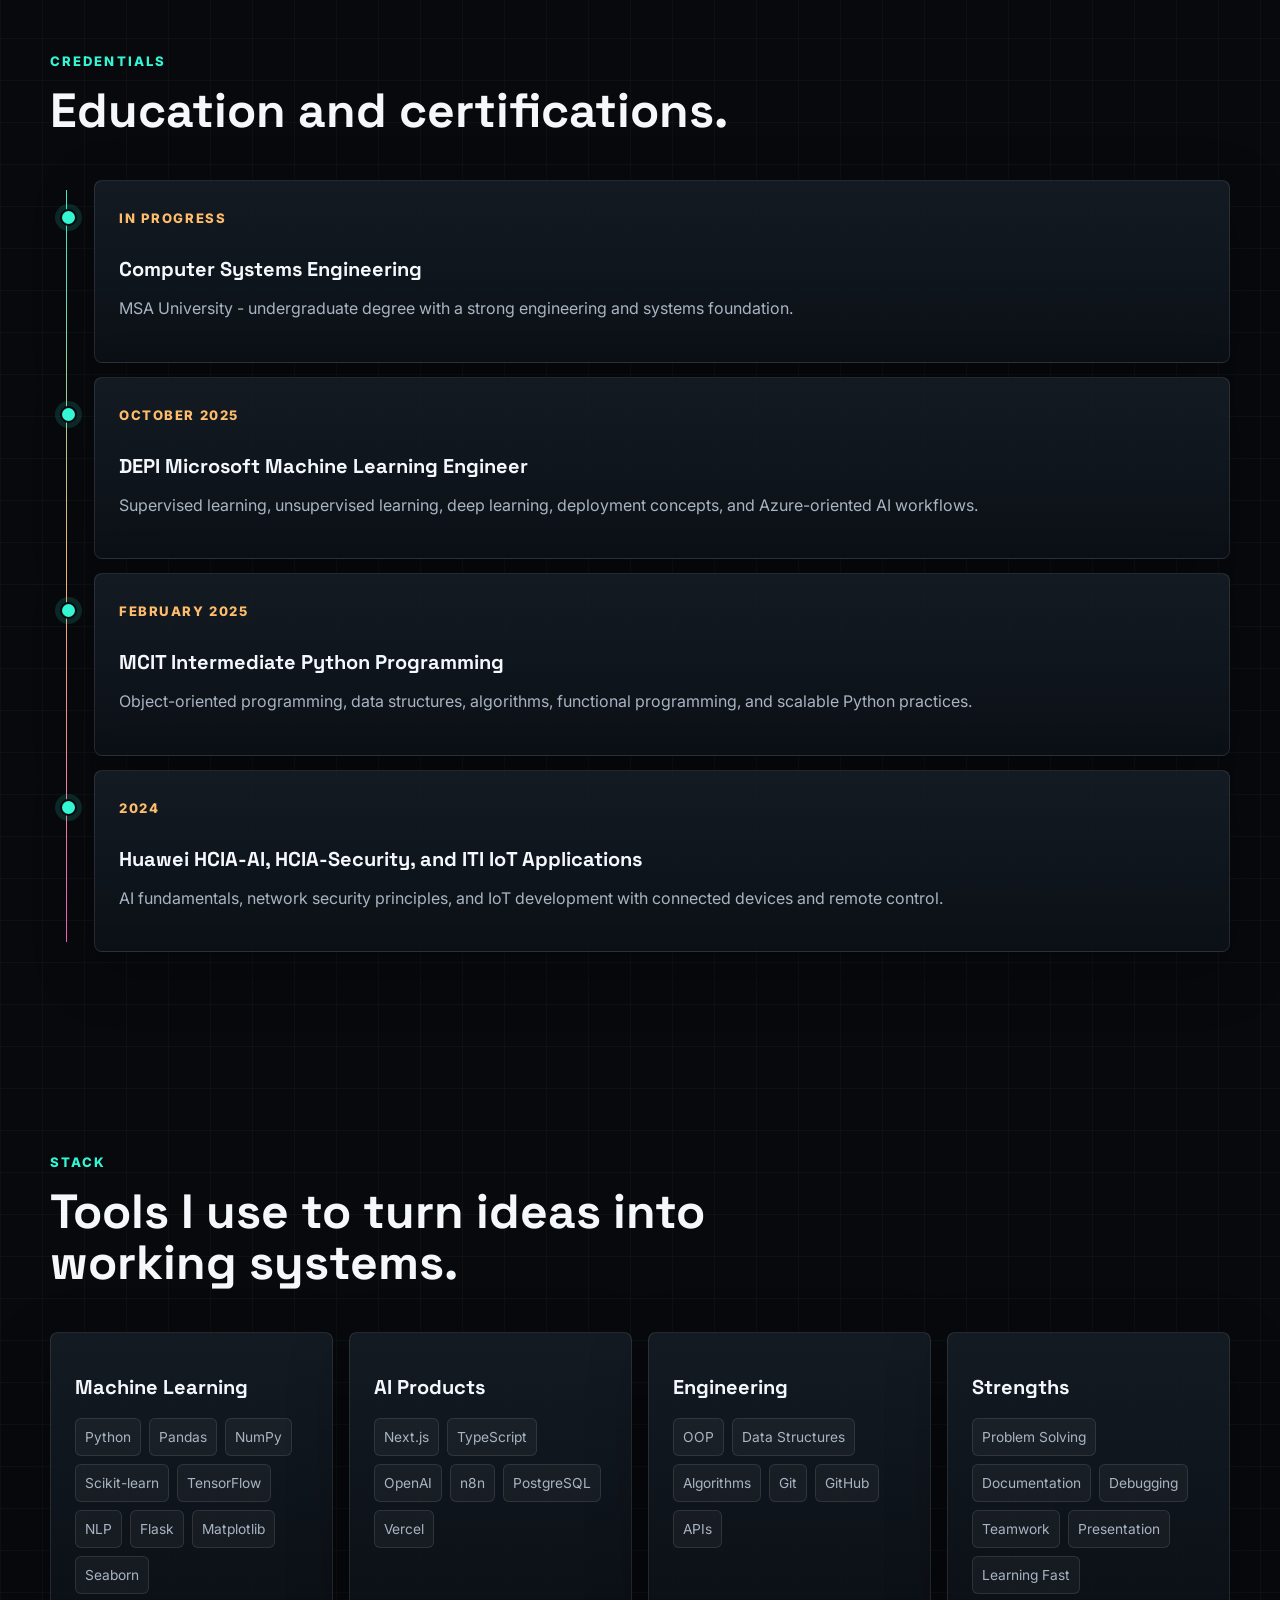
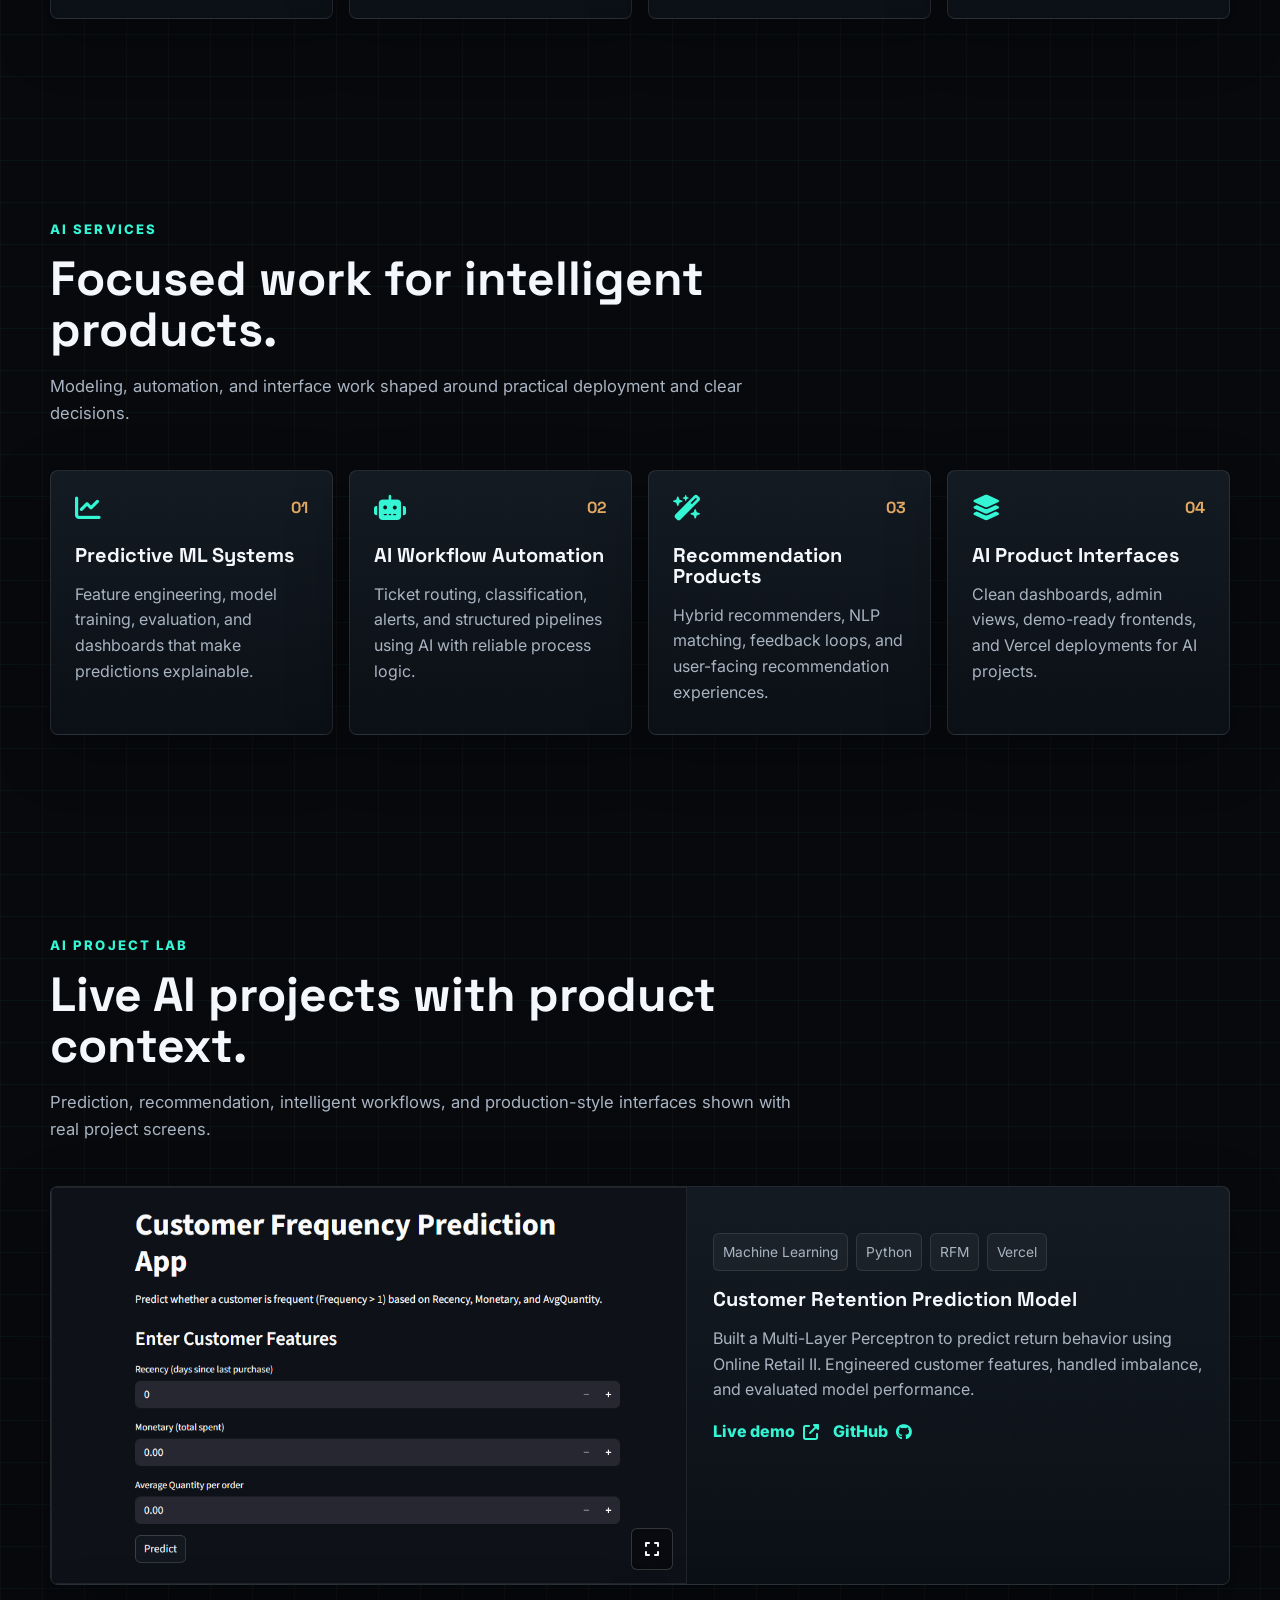
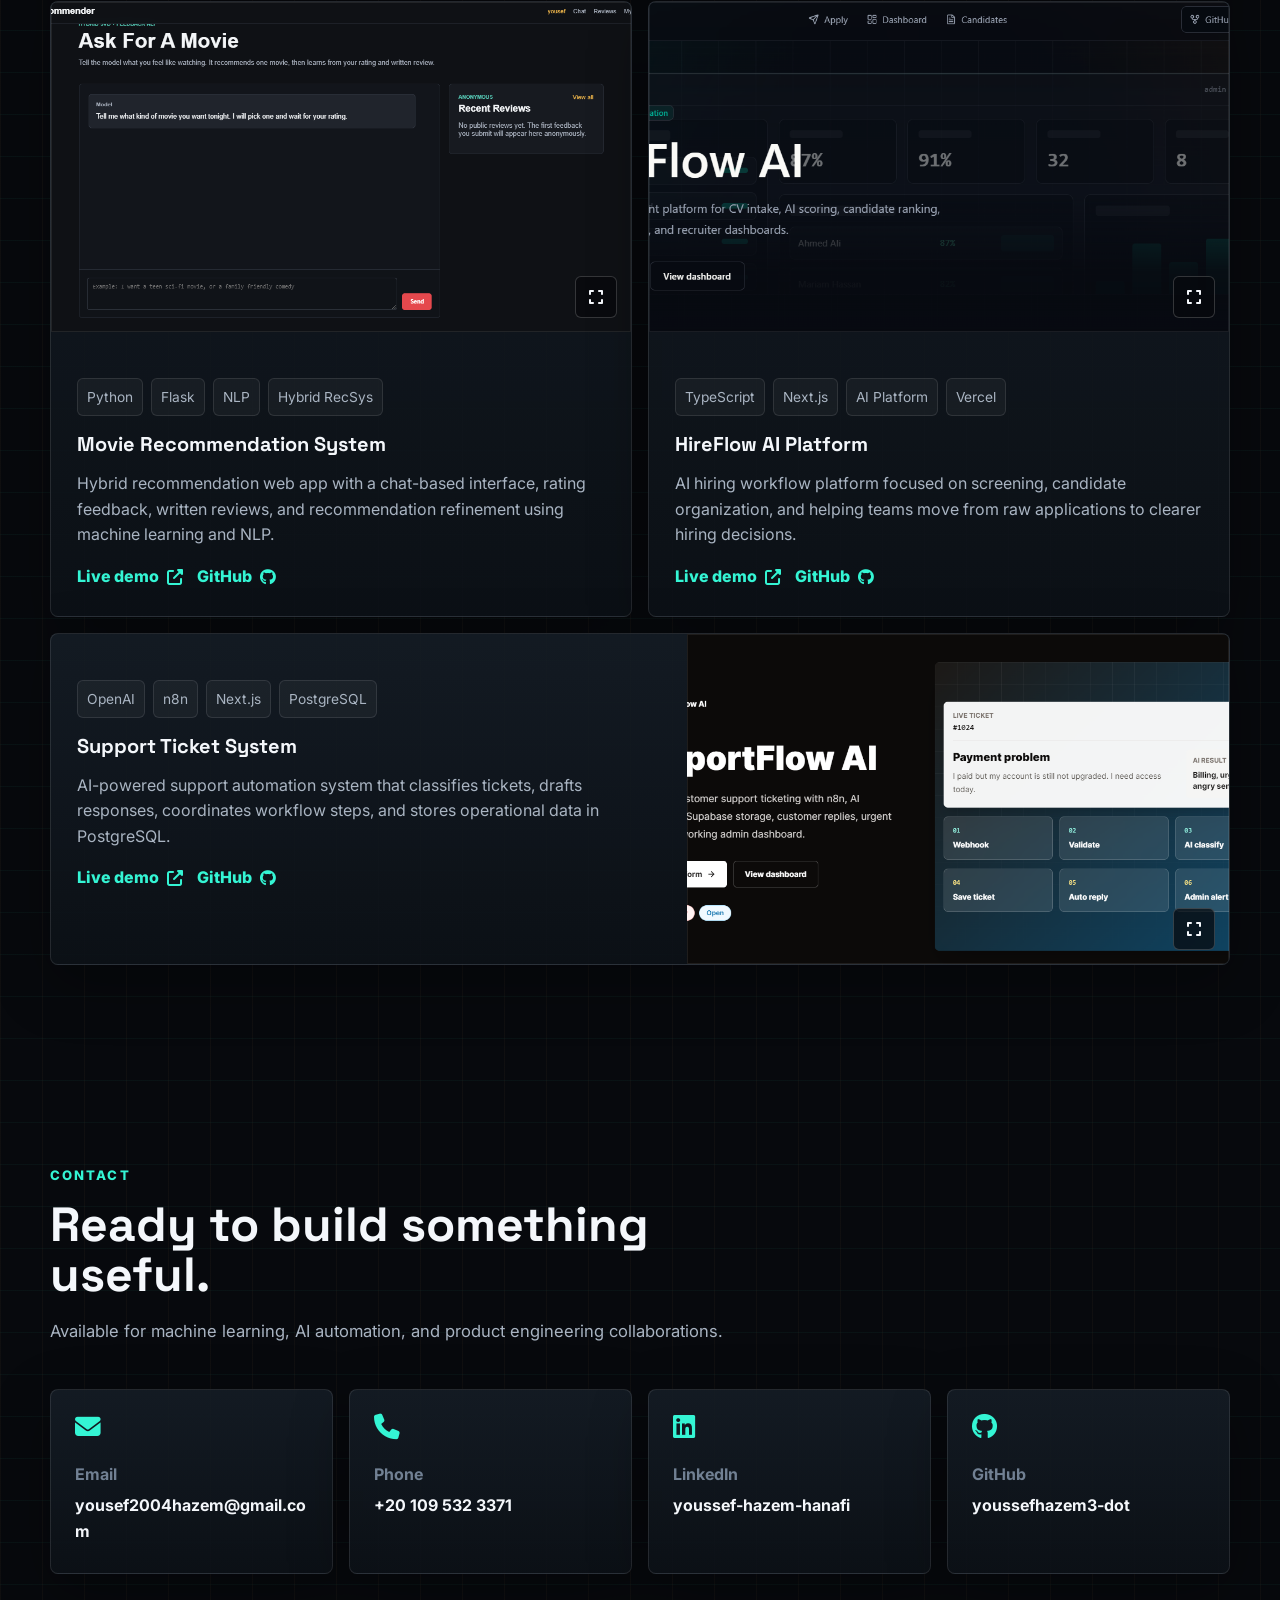
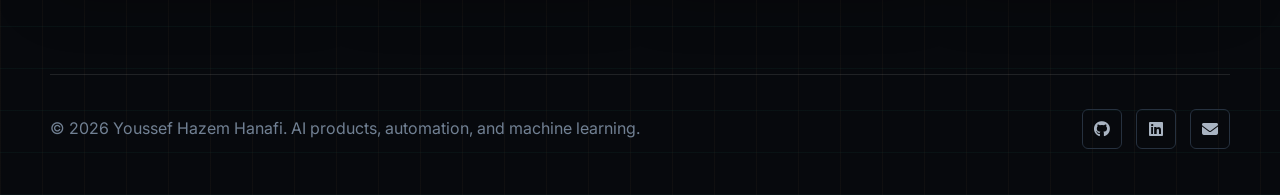
==== commit edd72228: "Add AI project screenshots and services" ====
--- a/index.html
+++ b/index.html
@@ -27,6 +27,7 @@
                 <a href="#profile">Profile</a>
                 <a href="#credentials">Credentials</a>
                 <a href="#stack">Stack</a>
+                <a href="#services">Services</a>
                 <a href="#projects">Projects</a>
                 <a href="#contact">Contact</a>
             </nav>
@@ -40,10 +41,10 @@
                     <div class="hero-content reveal">
                         <p class="eyebrow">Machine Learning Engineer</p>
                         <h1>Youssef Hazem Hanafi</h1>
-                    <p class="hero-copy">
-                        I build practical AI products: predictive models, recommendation systems,
-                        intelligent automation platforms, and data-driven interfaces that turn messy workflows into clear decisions.
-                    </p>
+                        <p class="hero-copy">
+                            I build practical AI products: predictive models, recommendation systems,
+                            intelligent automation platforms, and data-driven interfaces that turn messy workflows into clear decisions.
+                        </p>
                         <div class="hero-actions">
                             <a class="btn primary" href="#projects">
                                 <span>View work</span>
@@ -56,8 +57,8 @@
                         </div>
                         <div class="hero-metrics" aria-label="Portfolio highlights">
                             <div>
-                                <strong>6+</strong>
-                                <span>Projects</span>
+                                <strong>4</strong>
+                                <span>Featured AI Projects</span>
                             </div>
                             <div>
                                 <strong>3.78</strong>
@@ -198,16 +199,51 @@
                 </div>
             </section>
 
+            <section class="section services-section" id="services">
+                <div class="section-heading reveal">
+                    <p class="eyebrow">AI Services</p>
+                    <h2>Focused work for intelligent products.</h2>
+                    <p>Modeling, automation, and interface work shaped around practical deployment and clear decisions.</p>
+                </div>
+
+                <div class="services-grid">
+                    <article class="service-card reveal">
+                        <i class="fa-solid fa-chart-line"></i>
+                        <span>01</span>
+                        <h3>Predictive ML Systems</h3>
+                        <p>Feature engineering, model training, evaluation, and dashboards that make predictions explainable.</p>
+                    </article>
+                    <article class="service-card reveal">
+                        <i class="fa-solid fa-robot"></i>
+                        <span>02</span>
+                        <h3>AI Workflow Automation</h3>
+                        <p>Ticket routing, classification, alerts, and structured pipelines using AI with reliable process logic.</p>
+                    </article>
+                    <article class="service-card reveal">
+                        <i class="fa-solid fa-wand-magic-sparkles"></i>
+                        <span>03</span>
+                        <h3>Recommendation Products</h3>
+                        <p>Hybrid recommenders, NLP matching, feedback loops, and user-facing recommendation experiences.</p>
+                    </article>
+                    <article class="service-card reveal">
+                        <i class="fa-solid fa-layer-group"></i>
+                        <span>04</span>
+                        <h3>AI Product Interfaces</h3>
+                        <p>Clean dashboards, admin views, demo-ready frontends, and Vercel deployments for AI projects.</p>
+                    </article>
+                </div>
+            </section>
+
             <section class="section projects-section" id="projects">
                 <div class="section-heading reveal">
                     <p class="eyebrow">AI Project Lab</p>
-                    <h2>Projects that match the AI engineer direction.</h2>
-                    <p>Focused on prediction, recommendation, intelligent workflows, and production-style AI interfaces.</p>
+                    <h2>Live AI projects with product context.</h2>
+                    <p>Prediction, recommendation, intelligent workflows, and production-style interfaces shown with real project screens.</p>
                 </div>
 
                 <div class="project-grid">
                     <article class="project-card featured reveal">
-                        <button class="project-visual" type="button" data-lightbox="assets/mlp-dashboard.png" data-title="Customer Retention Prediction Model">
+                        <button class="project-visual screenshot" type="button" data-lightbox="assets/mlp-dashboard.png" data-title="Customer Retention Prediction Model">
                             <img src="assets/mlp-dashboard.png" alt="Machine learning dashboard for customer retention prediction" loading="lazy">
                             <span><i class="fa-solid fa-expand"></i></span>
                         </button>
@@ -235,21 +271,10 @@
                     </article>
 
                     <article class="project-card ai-card reveal">
-                        <div class="project-visual synthetic movie-visual" aria-hidden="true">
-                            <div class="visual-topline">
-                                <span>RECOMMENDER</span>
-                                <i class="fa-solid fa-film"></i>
-                            </div>
-                            <div class="poster-row">
-                                <span></span>
-                                <span></span>
-                                <span></span>
-                            </div>
-                            <div class="score-line">
-                                <strong>0.92</strong>
-                                <span>match score</span>
-                            </div>
-                        </div>
+                        <button class="project-visual screenshot" type="button" data-lightbox="assets/movie-recommender-screenshot.png" data-title="Movie Recommendation System">
+                            <img src="assets/movie-recommender-screenshot.png" alt="Movie recommendation web app chat interface and recent reviews panel" loading="lazy">
+                            <span><i class="fa-solid fa-expand"></i></span>
+                        </button>
                         <div class="project-body">
                             <div class="project-tags">
                                 <span>Python</span>
@@ -263,6 +288,9 @@
                                 written reviews, and recommendation refinement using machine learning and NLP.
                             </p>
                             <div class="project-actions">
+                                <a class="text-link" href="https://netflixrecommendersite.vercel.app" target="_blank" rel="noreferrer">
+                                    Live demo <i class="fa-solid fa-up-right-from-square"></i>
+                                </a>
                                 <a class="text-link" href="https://github.com/youssefhazem3-dot/Movie-recommendation-model" target="_blank" rel="noreferrer">
                                     GitHub <i class="fa-brands fa-github"></i>
                                 </a>
@@ -271,17 +299,10 @@
                     </article>
 
                     <article class="project-card ai-card reveal">
-                        <div class="project-visual synthetic hire-visual" aria-hidden="true">
-                            <div class="visual-topline">
-                                <span>HIRING AI</span>
-                                <i class="fa-solid fa-user-check"></i>
-                            </div>
-                            <div class="candidate-stack">
-                                <span>CV rank</span>
-                                <span>Interview signal</span>
-                                <span>Fit summary</span>
-                            </div>
-                        </div>
+                        <button class="project-visual screenshot" type="button" data-lightbox="assets/hireflow-screenshot.png" data-title="HireFlow AI Platform">
+                            <img src="assets/hireflow-screenshot.png" alt="HireFlow AI recruitment automation landing and dashboard interface" loading="lazy">
+                            <span><i class="fa-solid fa-expand"></i></span>
+                        </button>
                         <div class="project-body">
                             <div class="project-tags">
                                 <span>TypeScript</span>
@@ -306,18 +327,10 @@
                     </article>
 
                     <article class="project-card featured reverse reveal">
-                        <div class="project-visual synthetic support-visual" aria-hidden="true">
-                            <div class="visual-topline">
-                                <span>SUPPORT AUTOMATION</span>
-                                <i class="fa-solid fa-headset"></i>
-                            </div>
-                            <div class="ticket-board">
-                                <span>Classify intent</span>
-                                <span>Draft response</span>
-                                <span>Escalate priority</span>
-                                <span>Sync database</span>
-                            </div>
-                        </div>
+                        <button class="project-visual screenshot" type="button" data-lightbox="assets/supportflow-screenshot.png" data-title="SupportFlow AI Ticket System">
+                            <img src="assets/supportflow-screenshot.png" alt="SupportFlow AI support ticket automation interface and workflow cards" loading="lazy">
+                            <span><i class="fa-solid fa-expand"></i></span>
+                        </button>
                         <div class="project-body">
                             <div class="project-tags">
                                 <span>OpenAI</span>
@@ -331,6 +344,9 @@
                                 coordinates workflow steps, and stores operational data in PostgreSQL.
                             </p>
                             <div class="project-actions">
+                                <a class="text-link" href="https://supportflow-ai-rose.vercel.app" target="_blank" rel="noreferrer">
+                                    Live demo <i class="fa-solid fa-up-right-from-square"></i>
+                                </a>
                                 <a class="text-link" href="https://github.com/youssefhazem3-dot/supportflow-ai" target="_blank" rel="noreferrer">
                                     GitHub <i class="fa-brands fa-github"></i>
                                 </a>
--- a/styles.css
+++ b/styles.css
@@ -53,6 +53,12 @@
     text-decoration: none;
 }
 
+a:focus-visible,
+button:focus-visible {
+    outline: 3px solid rgba(52, 245, 212, 0.72);
+    outline-offset: 3px;
+}
+
 img {
     display: block;
     max-width: 100%;
@@ -359,6 +365,7 @@
 
 .profile-grid,
 .stack-grid,
+.services-grid,
 .contact-grid {
     display: grid;
     gap: 16px;
@@ -371,6 +378,7 @@
 .signal-card,
 .stack-panel,
 .timeline-item,
+.service-card,
 .project-card,
 .contact-card {
     border: 1px solid rgba(255, 255, 255, 0.10);
@@ -385,7 +393,7 @@
 }
 
 .signal-card i,
-.project-icon i,
+.service-card i,
 .contact-card i {
     color: var(--cyan);
     font-size: 1.6rem;
@@ -393,6 +401,7 @@
 
 .signal-card h3,
 .stack-panel h3,
+.service-card h3,
 .timeline-item h3,
 .project-body h3 {
     margin-top: 20px;
@@ -400,6 +409,7 @@
 }
 
 .signal-card p,
+.service-card p,
 .timeline-item p,
 .project-body p {
     color: var(--muted);
@@ -459,6 +469,58 @@
     padding: 24px;
 }
 
+.services-grid {
+    grid-template-columns: repeat(4, minmax(0, 1fr));
+}
+
+.service-card {
+    position: relative;
+    min-height: 265px;
+    padding: 24px;
+    overflow: hidden;
+    transition: transform 180ms ease, border-color 180ms ease, background 180ms ease;
+}
+
+.service-card::before {
+    content: "";
+    position: absolute;
+    inset: 0;
+    border-top: 2px solid rgba(52, 245, 212, 0.42);
+    background:
+        linear-gradient(135deg, rgba(52, 245, 212, 0.10), transparent 44%),
+        linear-gradient(315deg, rgba(255, 189, 107, 0.08), transparent 38%);
+    opacity: 0;
+    transition: opacity 180ms ease;
+    pointer-events: none;
+}
+
+.service-card:hover {
+    transform: translateY(-3px);
+    border-color: rgba(52, 245, 212, 0.34);
+    background: linear-gradient(180deg, rgba(23, 34, 43, 0.96), rgba(11, 16, 22, 0.96));
+}
+
+.service-card:hover::before {
+    opacity: 1;
+}
+
+.service-card > * {
+    position: relative;
+}
+
+.service-card span {
+    position: absolute;
+    top: 24px;
+    right: 24px;
+    color: rgba(255, 189, 107, 0.88);
+    font-family: "Space Grotesk", sans-serif;
+    font-weight: 800;
+}
+
+.service-card p {
+    margin-bottom: 0;
+}
+
 .tag-list,
 .project-tags {
     display: flex;
@@ -487,6 +549,12 @@
 
 .project-card {
     overflow: hidden;
+    transition: transform 180ms ease, border-color 180ms ease;
+}
+
+.project-card:hover {
+    transform: translateY(-3px);
+    border-color: rgba(52, 245, 212, 0.28);
 }
 
 .project-card.featured,
@@ -504,8 +572,7 @@
     order: 1;
 }
 
-.project-visual,
-.image-strip button {
+.project-visual {
     position: relative;
     display: block;
     width: 100%;
@@ -526,7 +593,24 @@
     height: 100%;
     min-height: 330px;
     object-fit: cover;
+    object-position: top center;
     transition: transform 220ms ease, filter 220ms ease;
+}
+
+.project-visual.screenshot {
+    background:
+        linear-gradient(rgba(255, 255, 255, 0.06) 1px, transparent 1px),
+        linear-gradient(90deg, rgba(255, 255, 255, 0.05) 1px, transparent 1px),
+        var(--surface-2);
+    background-size: 34px 34px;
+}
+
+.project-visual.screenshot::after {
+    content: "";
+    position: absolute;
+    inset: 0;
+    border: 1px solid rgba(255, 255, 255, 0.08);
+    pointer-events: none;
 }
 
 .project-visual > span {
@@ -543,151 +627,9 @@
 }
 
 .project-visual:hover img,
-.image-strip button:hover img {
+.project-visual:focus-visible img {
     transform: scale(1.035);
     filter: contrast(1.08);
-}
-
-.project-visual.synthetic {
-    min-height: 280px;
-    display: flex;
-    flex-direction: column;
-    justify-content: space-between;
-    padding: 24px;
-    cursor: default;
-    background:
-        linear-gradient(rgba(255, 255, 255, 0.07) 1px, transparent 1px),
-        linear-gradient(90deg, rgba(255, 255, 255, 0.06) 1px, transparent 1px),
-        #091017;
-    background-size: 28px 28px;
-}
-
-.project-visual.synthetic::before {
-    content: "";
-    position: absolute;
-    inset: 0;
-    background:
-        linear-gradient(135deg, rgba(52, 245, 212, 0.18), transparent 42%),
-        linear-gradient(315deg, rgba(255, 91, 200, 0.12), transparent 38%);
-    pointer-events: none;
-}
-
-.visual-topline,
-.poster-row,
-.score-line,
-.candidate-stack,
-.ticket-board {
-    position: relative;
-}
-
-.visual-topline {
-    display: flex;
-    align-items: center;
-    justify-content: space-between;
-    color: var(--cyan);
-    font-size: 0.78rem;
-    font-weight: 900;
-    letter-spacing: 0.14em;
-}
-
-.visual-topline i {
-    display: grid;
-    place-items: center;
-    width: 42px;
-    height: 42px;
-    border: 1px solid rgba(255, 255, 255, 0.14);
-    border-radius: 6px;
-    color: var(--text);
-    background: rgba(255, 255, 255, 0.06);
-    font-size: 1.05rem;
-}
-
-.poster-row {
-    display: grid;
-    grid-template-columns: repeat(3, minmax(0, 1fr));
-    gap: 10px;
-    margin-top: 20px;
-}
-
-.poster-row span {
-    min-height: 122px;
-    border: 1px solid rgba(255, 255, 255, 0.12);
-    border-radius: 6px;
-    background:
-        linear-gradient(160deg, rgba(52, 245, 212, 0.18), rgba(255, 189, 107, 0.12)),
-        linear-gradient(180deg, rgba(255, 255, 255, 0.08), rgba(255, 255, 255, 0.02));
-}
-
-.poster-row span:nth-child(2) {
-    transform: translateY(-12px);
-    background:
-        linear-gradient(160deg, rgba(255, 91, 200, 0.20), rgba(52, 245, 212, 0.12)),
-        linear-gradient(180deg, rgba(255, 255, 255, 0.09), rgba(255, 255, 255, 0.02));
-}
-
-.score-line {
-    display: flex;
-    align-items: end;
-    gap: 10px;
-    margin-top: 22px;
-}
-
-.score-line strong {
-    color: var(--green);
-    font-family: "Space Grotesk", sans-serif;
-    font-size: 2.3rem;
-    line-height: 1;
-}
-
-.score-line span {
-    color: var(--muted);
-    font-size: 0.9rem;
-}
-
-.candidate-stack,
-.ticket-board {
-    display: grid;
-    gap: 10px;
-    margin-top: 28px;
-}
-
-.candidate-stack span,
-.ticket-board span {
-    display: flex;
-    align-items: center;
-    min-height: 44px;
-    padding: 10px 12px;
-    border: 1px solid rgba(255, 255, 255, 0.12);
-    border-radius: 6px;
-    color: var(--text);
-    background: rgba(255, 255, 255, 0.06);
-}
-
-.candidate-stack span::before,
-.ticket-board span::before {
-    content: "";
-    width: 8px;
-    height: 8px;
-    margin-right: 10px;
-    border-radius: 50%;
-    background: var(--cyan);
-    box-shadow: 0 0 18px rgba(52, 245, 212, 0.58);
-}
-
-.ticket-board {
-    grid-template-columns: repeat(2, minmax(0, 1fr));
-}
-
-.movie-visual {
-    border-color: rgba(255, 91, 200, 0.18);
-}
-
-.hire-visual {
-    border-color: rgba(141, 255, 122, 0.18);
-}
-
-.support-visual {
-    border-color: rgba(255, 189, 107, 0.18);
 }
 
 .project-body {
@@ -720,47 +662,6 @@
 
 .project-actions .text-link {
     margin-top: 0;
-}
-
-.project-icon {
-    display: grid;
-    place-items: center;
-    min-height: 190px;
-    background:
-        linear-gradient(rgba(52, 245, 212, 0.10) 1px, transparent 1px),
-        linear-gradient(90deg, rgba(52, 245, 212, 0.10) 1px, transparent 1px),
-        #0b1117;
-    background-size: 26px 26px;
-}
-
-.project-icon i {
-    font-size: 3.6rem;
-}
-
-.project-icon.warm i {
-    color: var(--amber);
-}
-
-.image-strip {
-    display: grid;
-    grid-template-columns: repeat(3, minmax(0, 1fr));
-    gap: 1px;
-    background: var(--line);
-}
-
-.image-strip.compact {
-    grid-template-columns: repeat(2, minmax(0, 1fr));
-}
-
-.image-strip button {
-    min-height: 270px;
-}
-
-.image-strip img {
-    width: 100%;
-    height: 100%;
-    object-fit: cover;
-    transition: transform 220ms ease, filter 220ms ease;
 }
 
 .contact-grid {
@@ -933,6 +834,7 @@
 
     .profile-grid,
     .stack-grid,
+    .services-grid,
     .contact-grid {
         grid-template-columns: repeat(2, minmax(0, 1fr));
     }
@@ -943,6 +845,11 @@
         grid-template-columns: 1fr;
     }
 
+    .project-card.featured.reverse .project-visual,
+    .project-card.featured.reverse .project-body {
+        order: initial;
+    }
+
     .project-grid {
         grid-template-columns: 1fr;
     }
@@ -977,6 +884,7 @@
     .hero-metrics,
     .profile-grid,
     .stack-grid,
+    .services-grid,
     .contact-grid {
         grid-template-columns: 1fr;
     }
@@ -984,15 +892,6 @@
     .section {
         width: min(100% - 32px, 1180px);
         padding: 72px 0;
-    }
-
-    .image-strip,
-    .image-strip.compact {
-        grid-template-columns: 1fr;
-    }
-
-    .image-strip button {
-        min-height: 210px;
     }
 
     .project-visual,
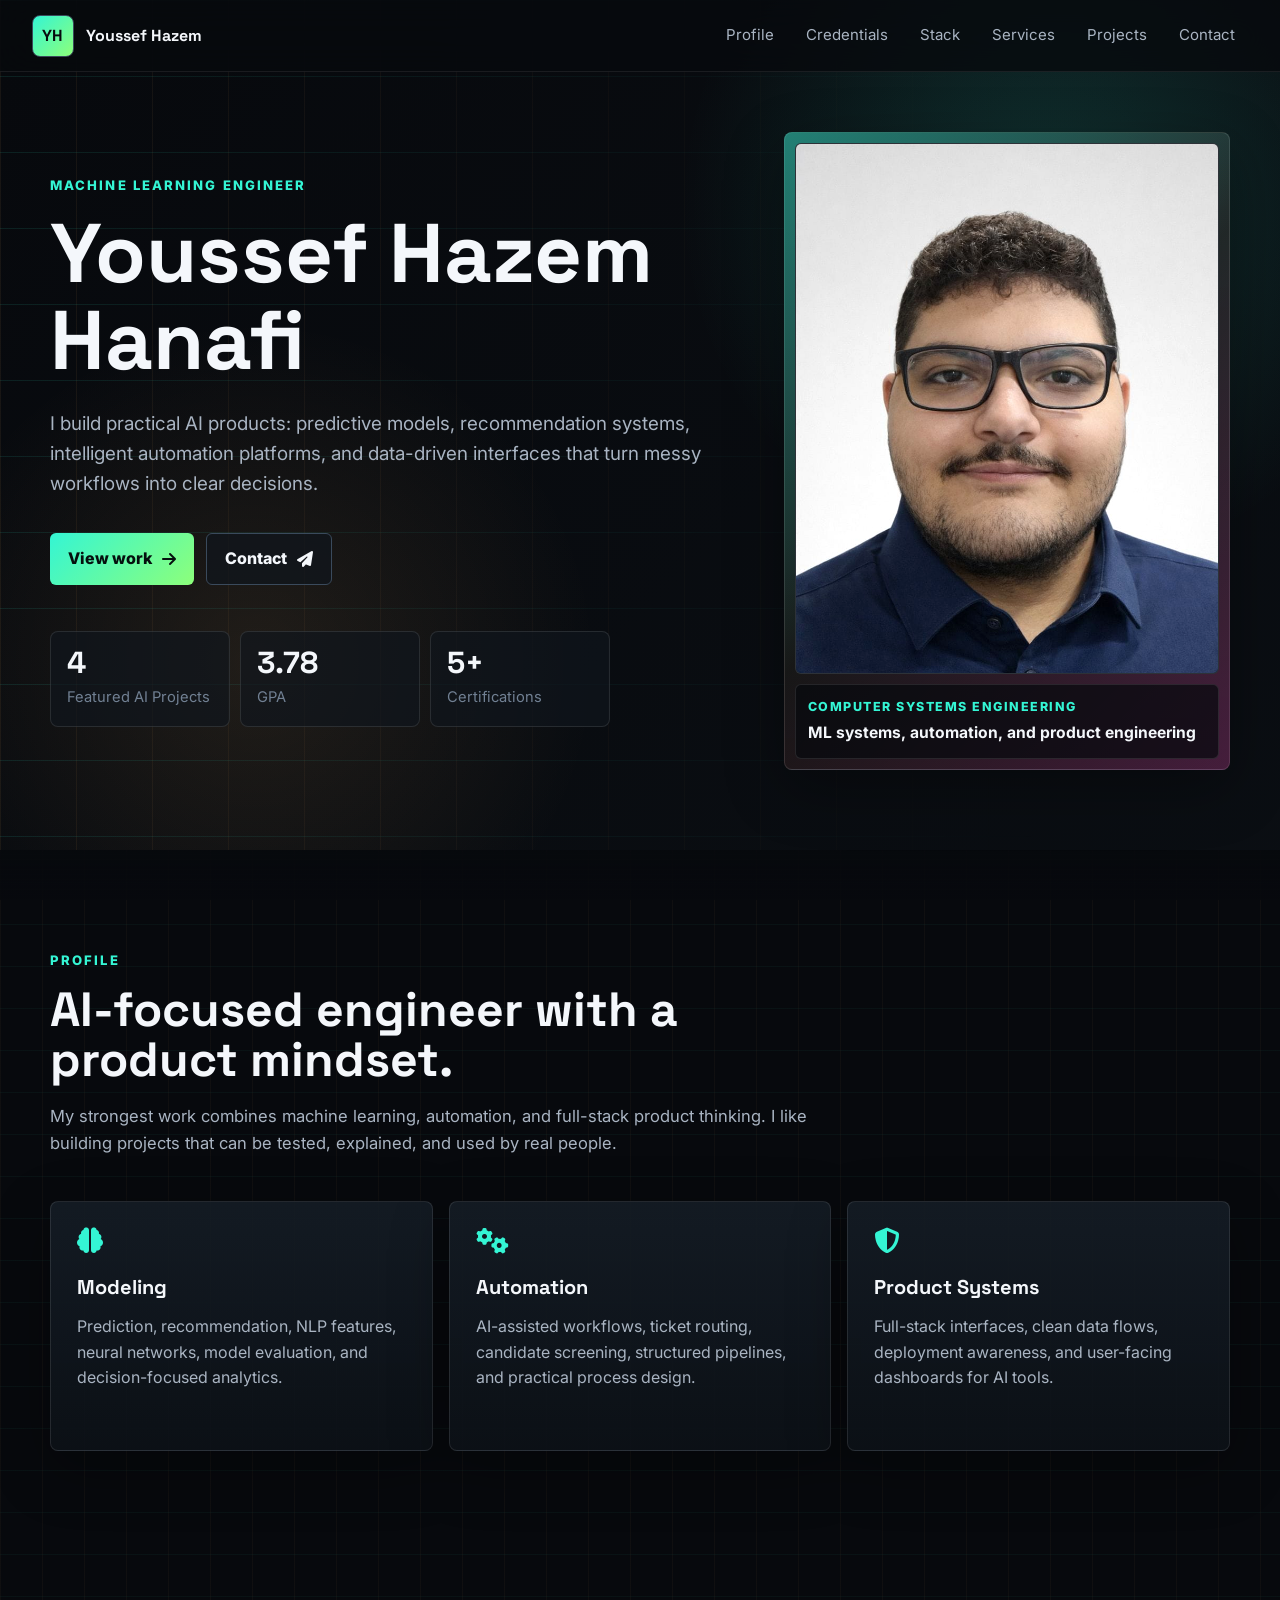
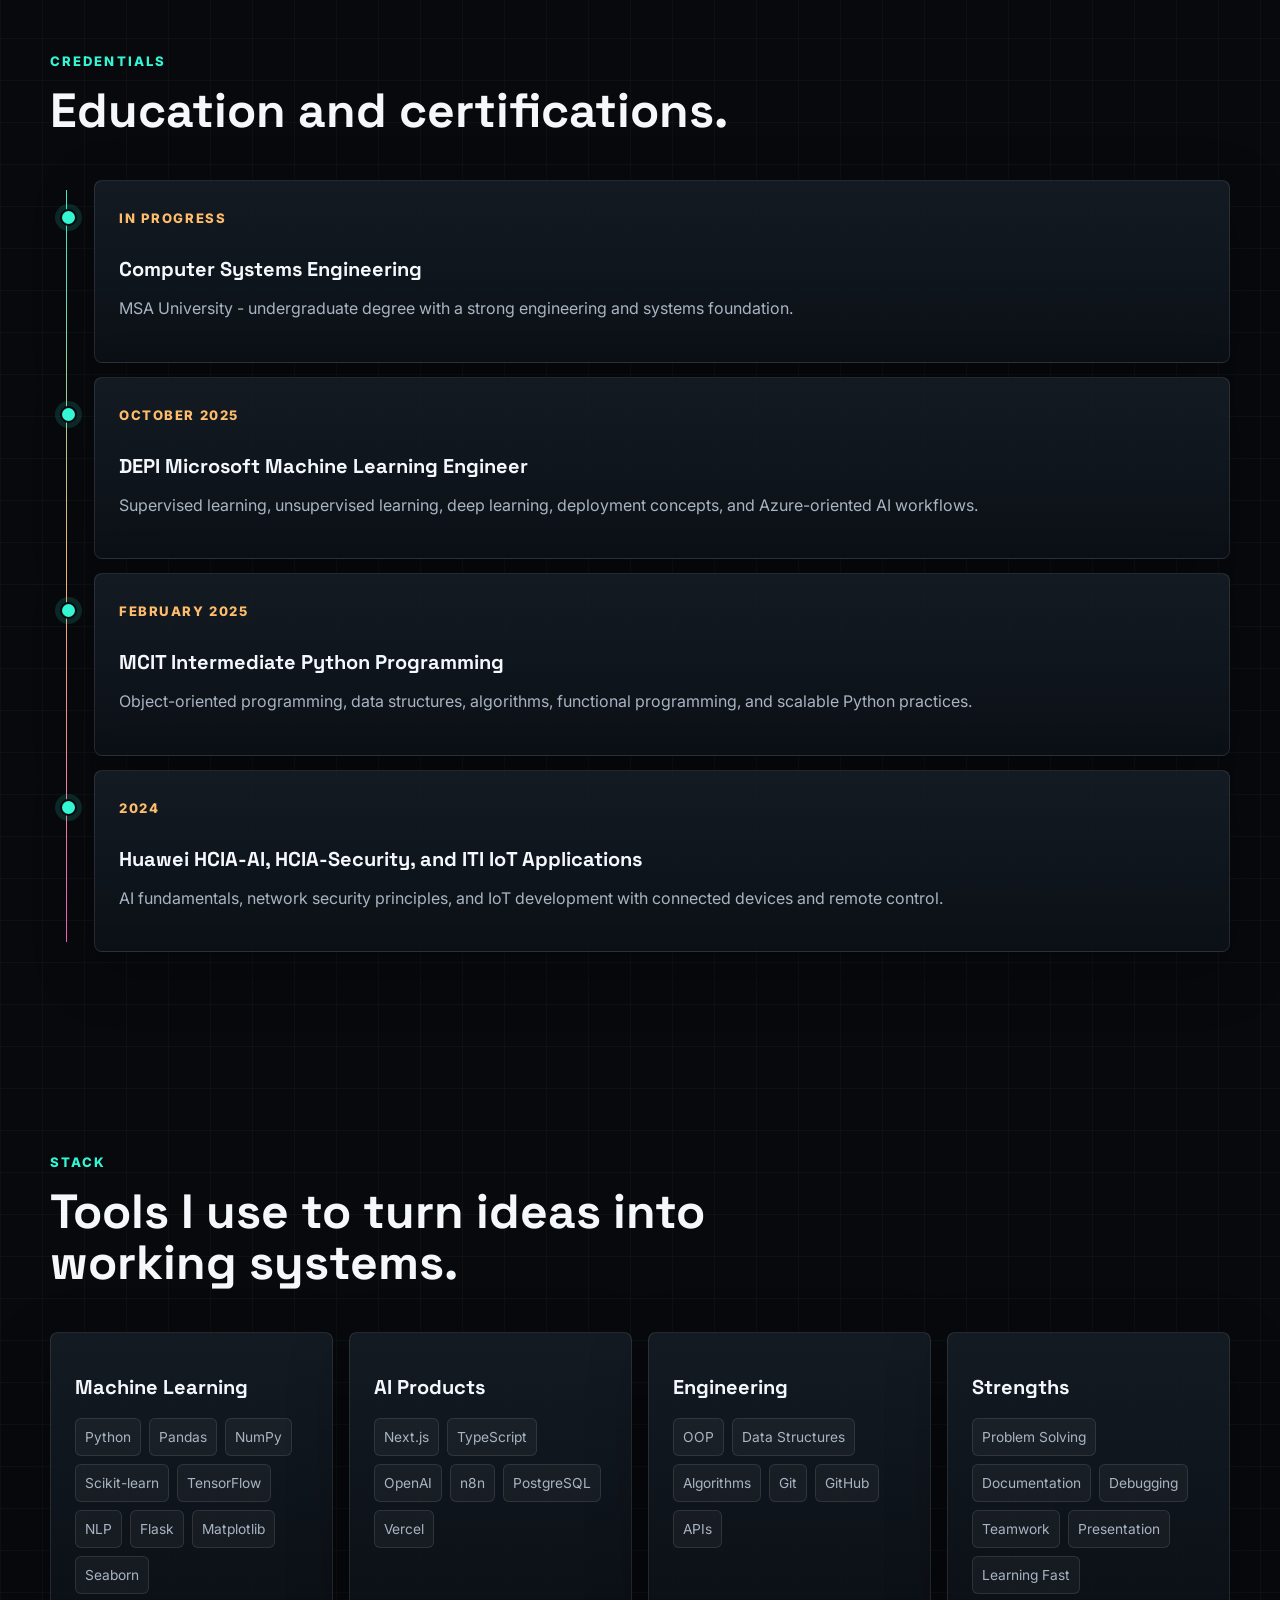
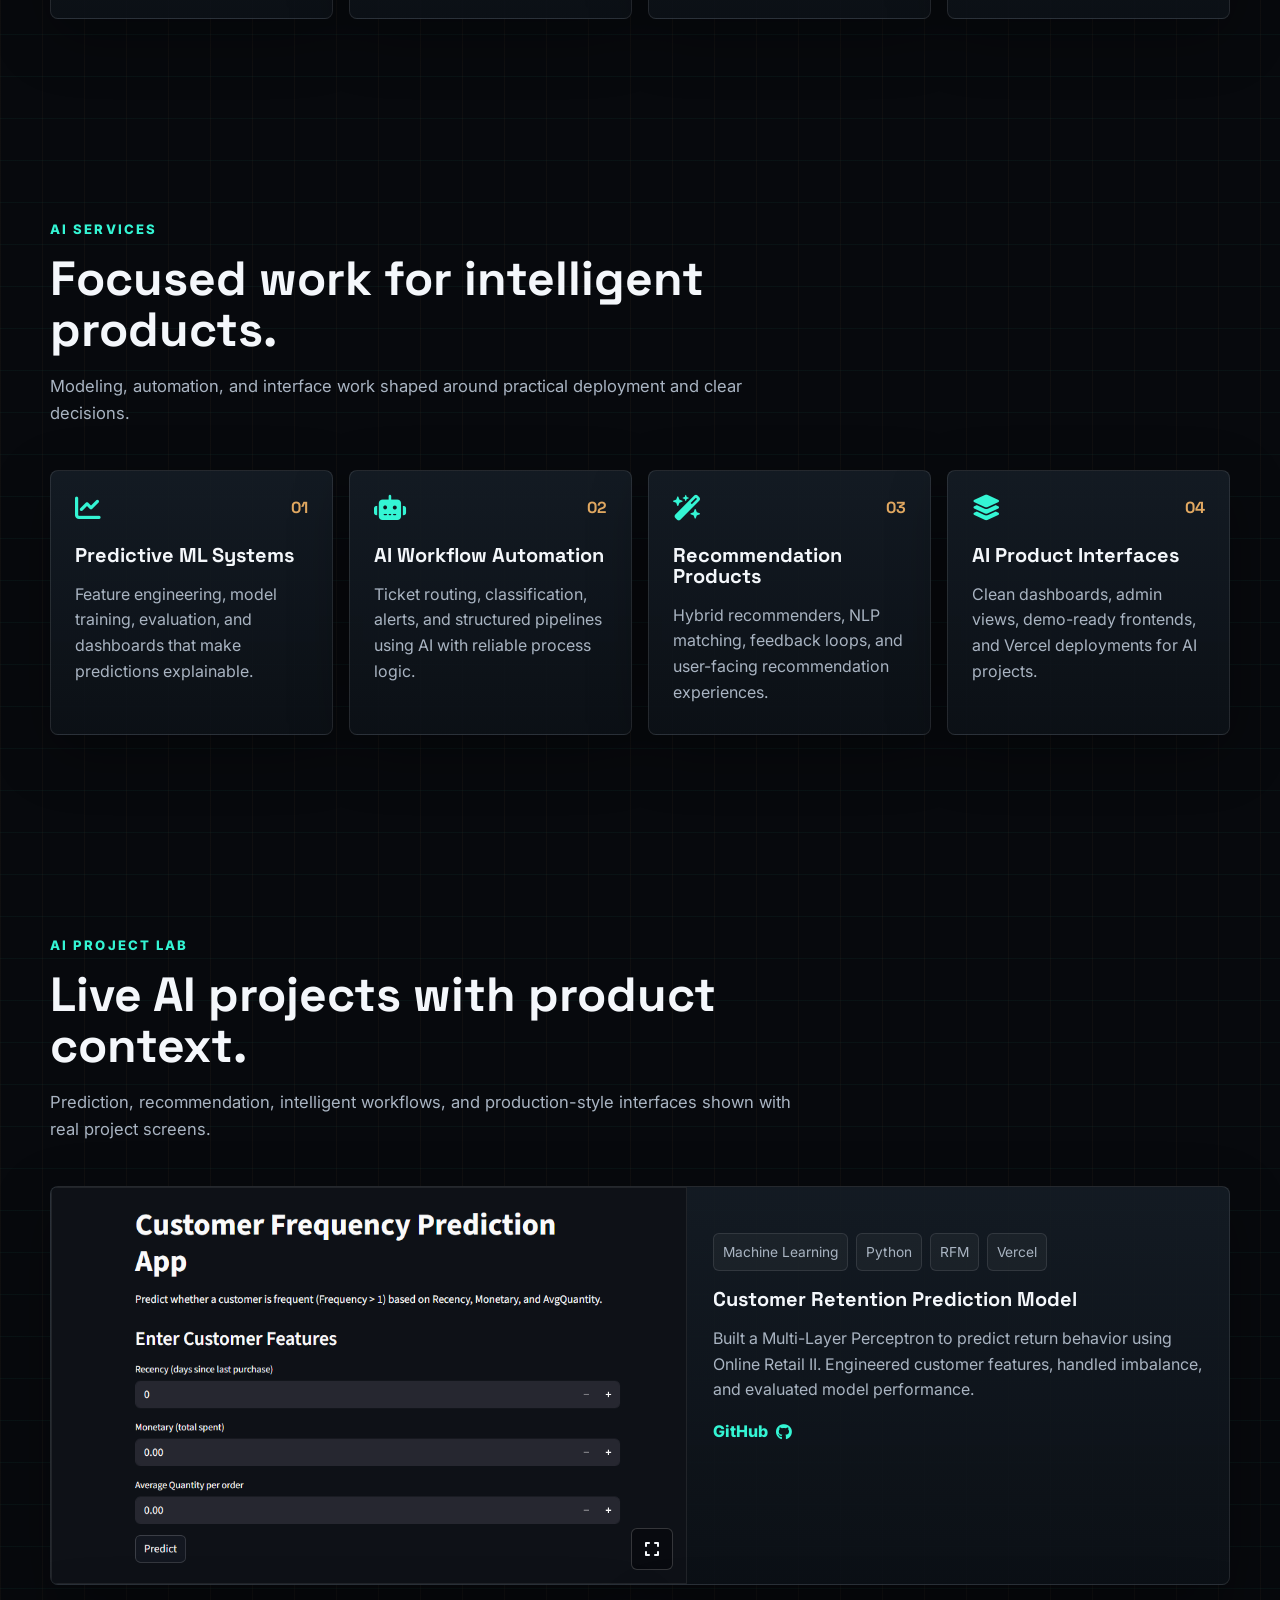
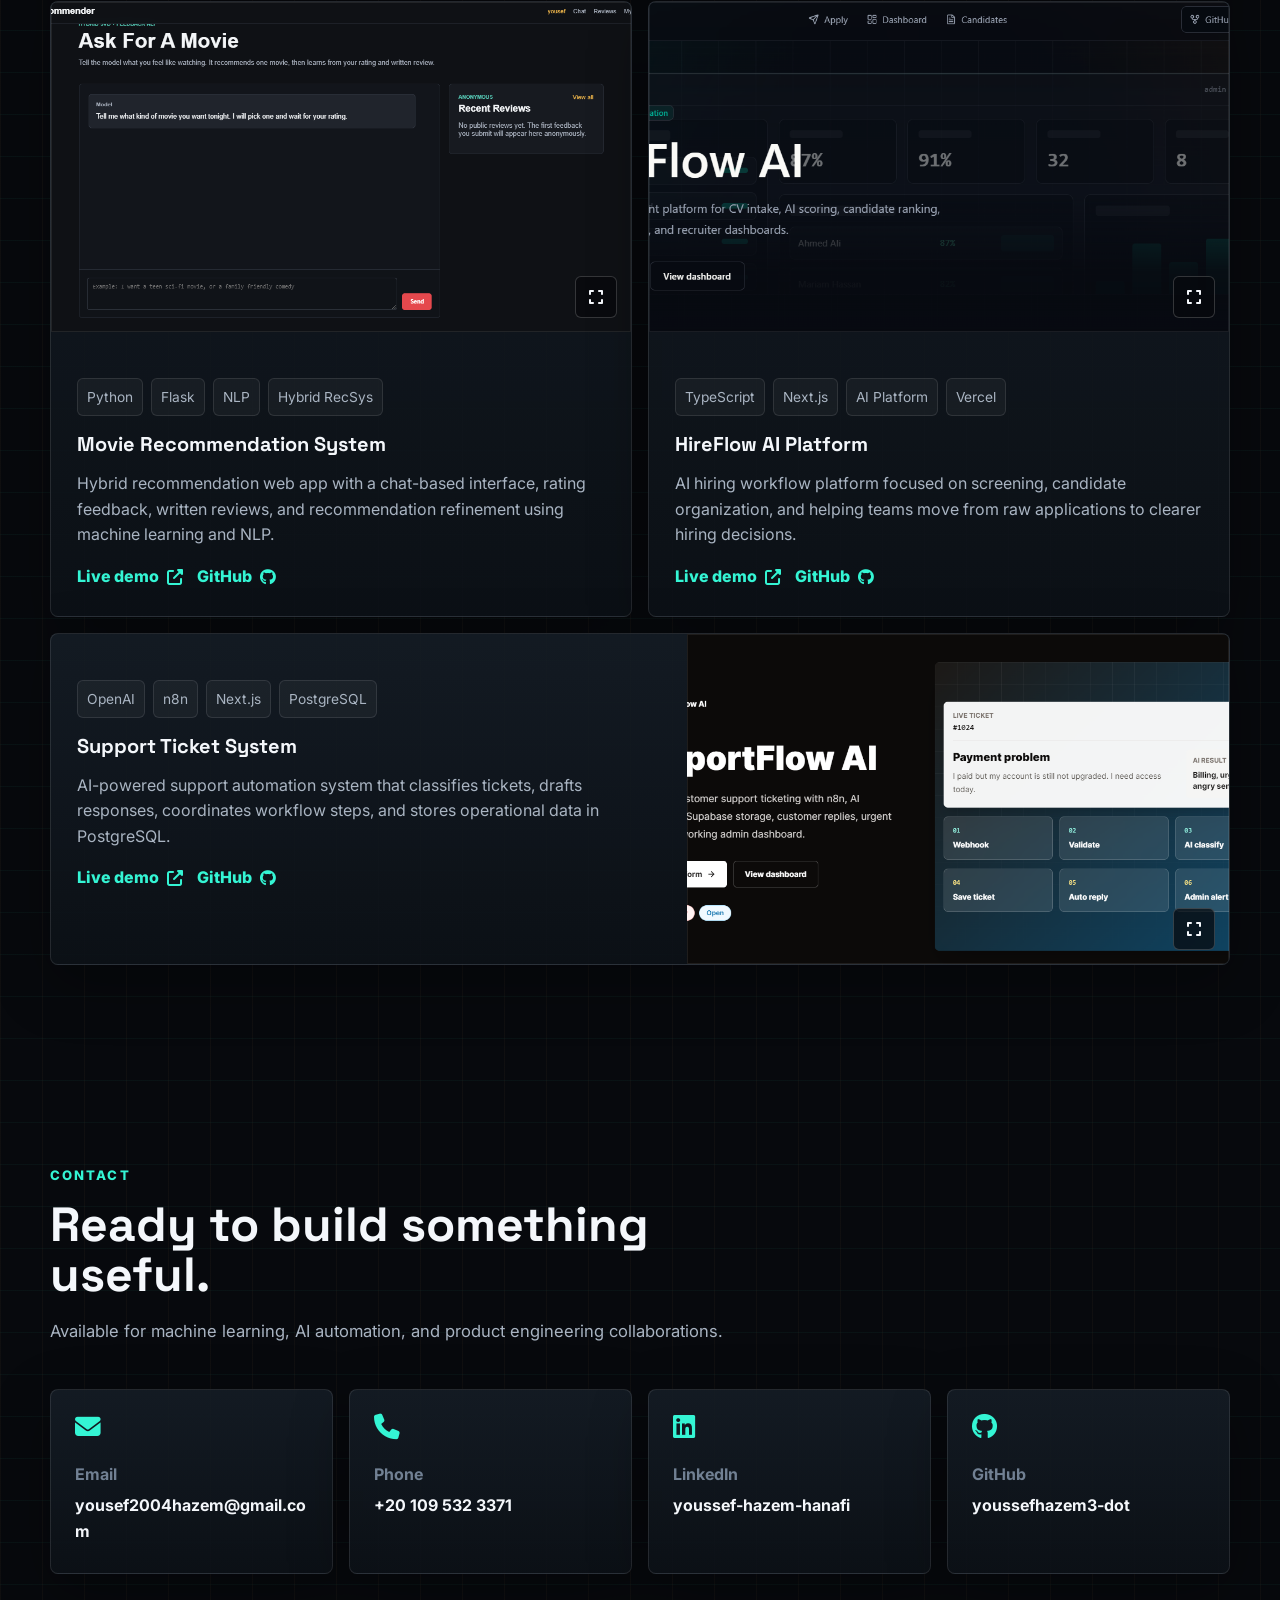
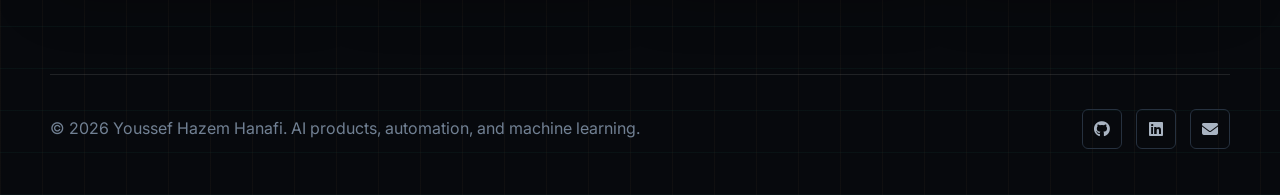
==== commit f6128296: "Remove broken MLP demo link" ====
--- a/index.html
+++ b/index.html
@@ -260,9 +260,6 @@
                                 Engineered customer features, handled imbalance, and evaluated model performance.
                             </p>
                             <div class="project-actions">
-                                <a class="text-link" href="https://mlp-prediction-model.vercel.app" target="_blank" rel="noreferrer">
-                                    Live demo <i class="fa-solid fa-up-right-from-square"></i>
-                                </a>
                                 <a class="text-link" href="https://github.com/youssefhazem3-dot/MLP-prediction-model" target="_blank" rel="noreferrer">
                                     GitHub <i class="fa-brands fa-github"></i>
                                 </a>
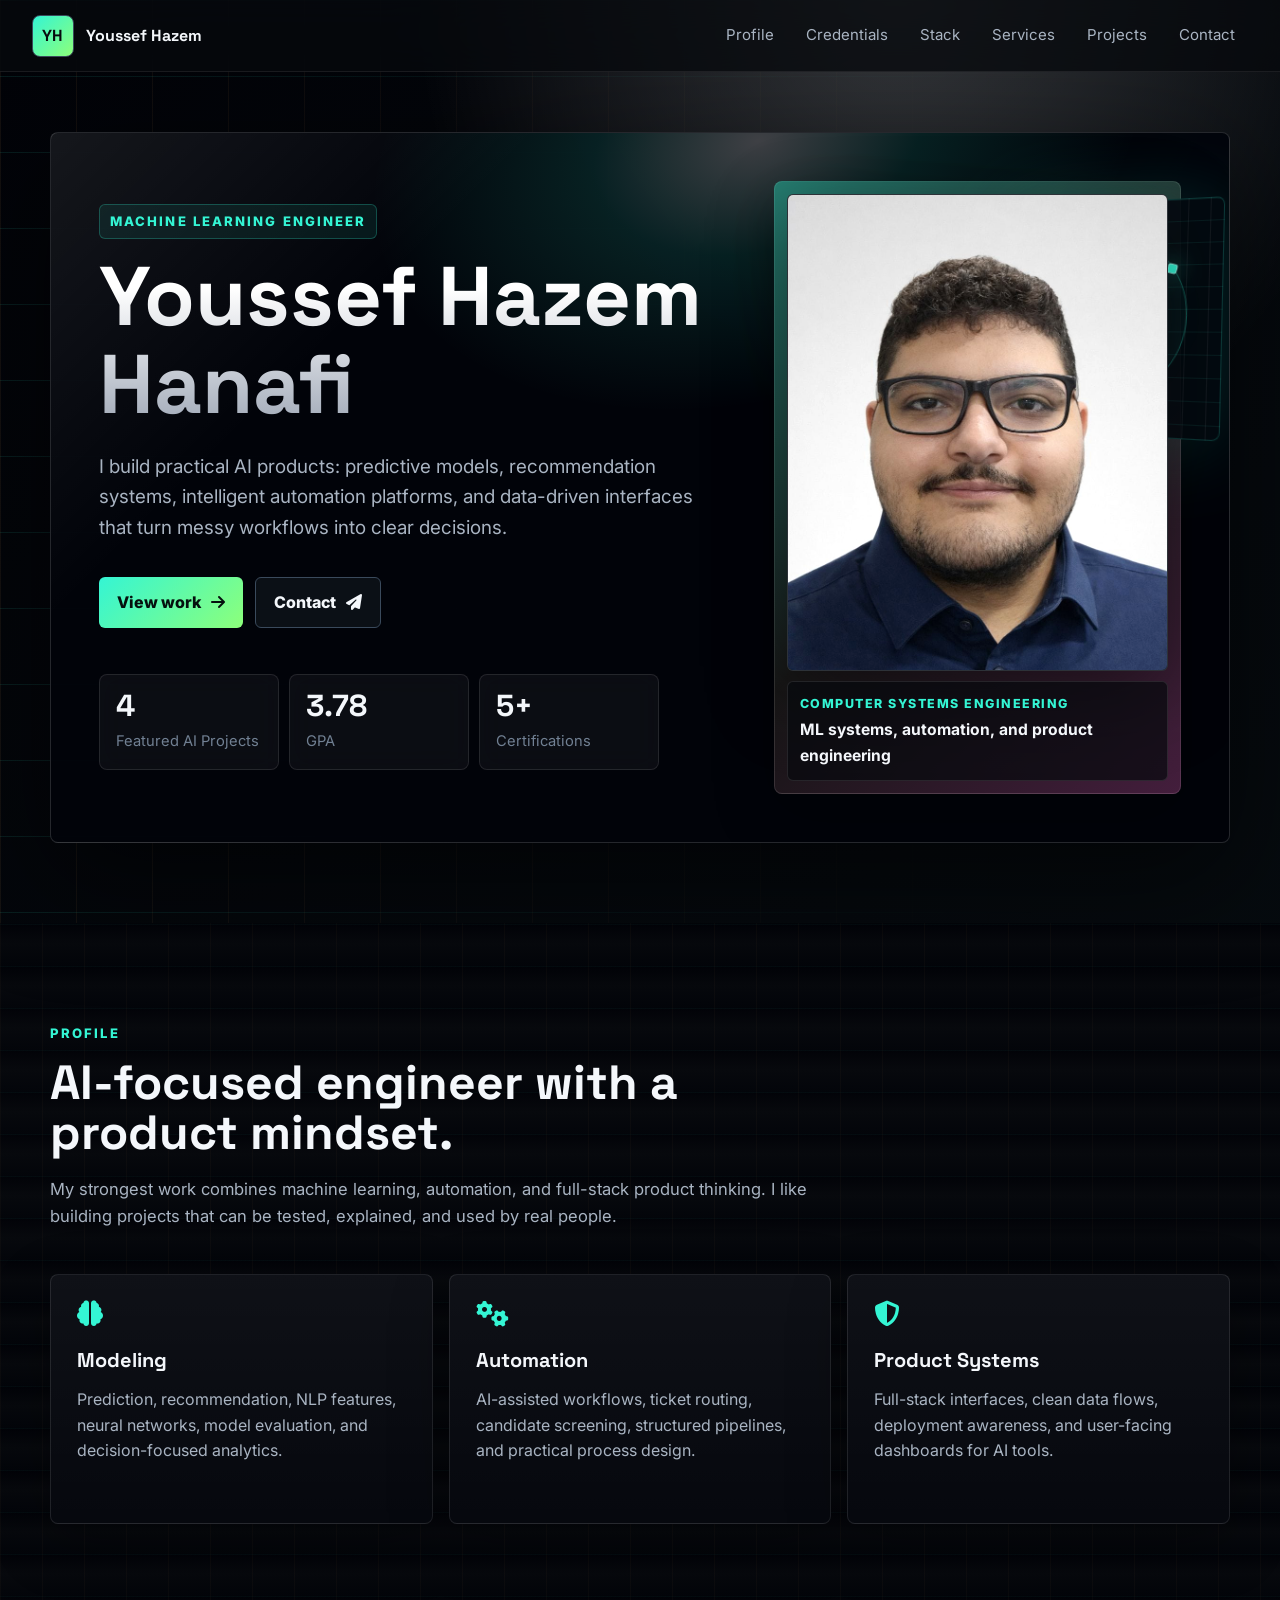
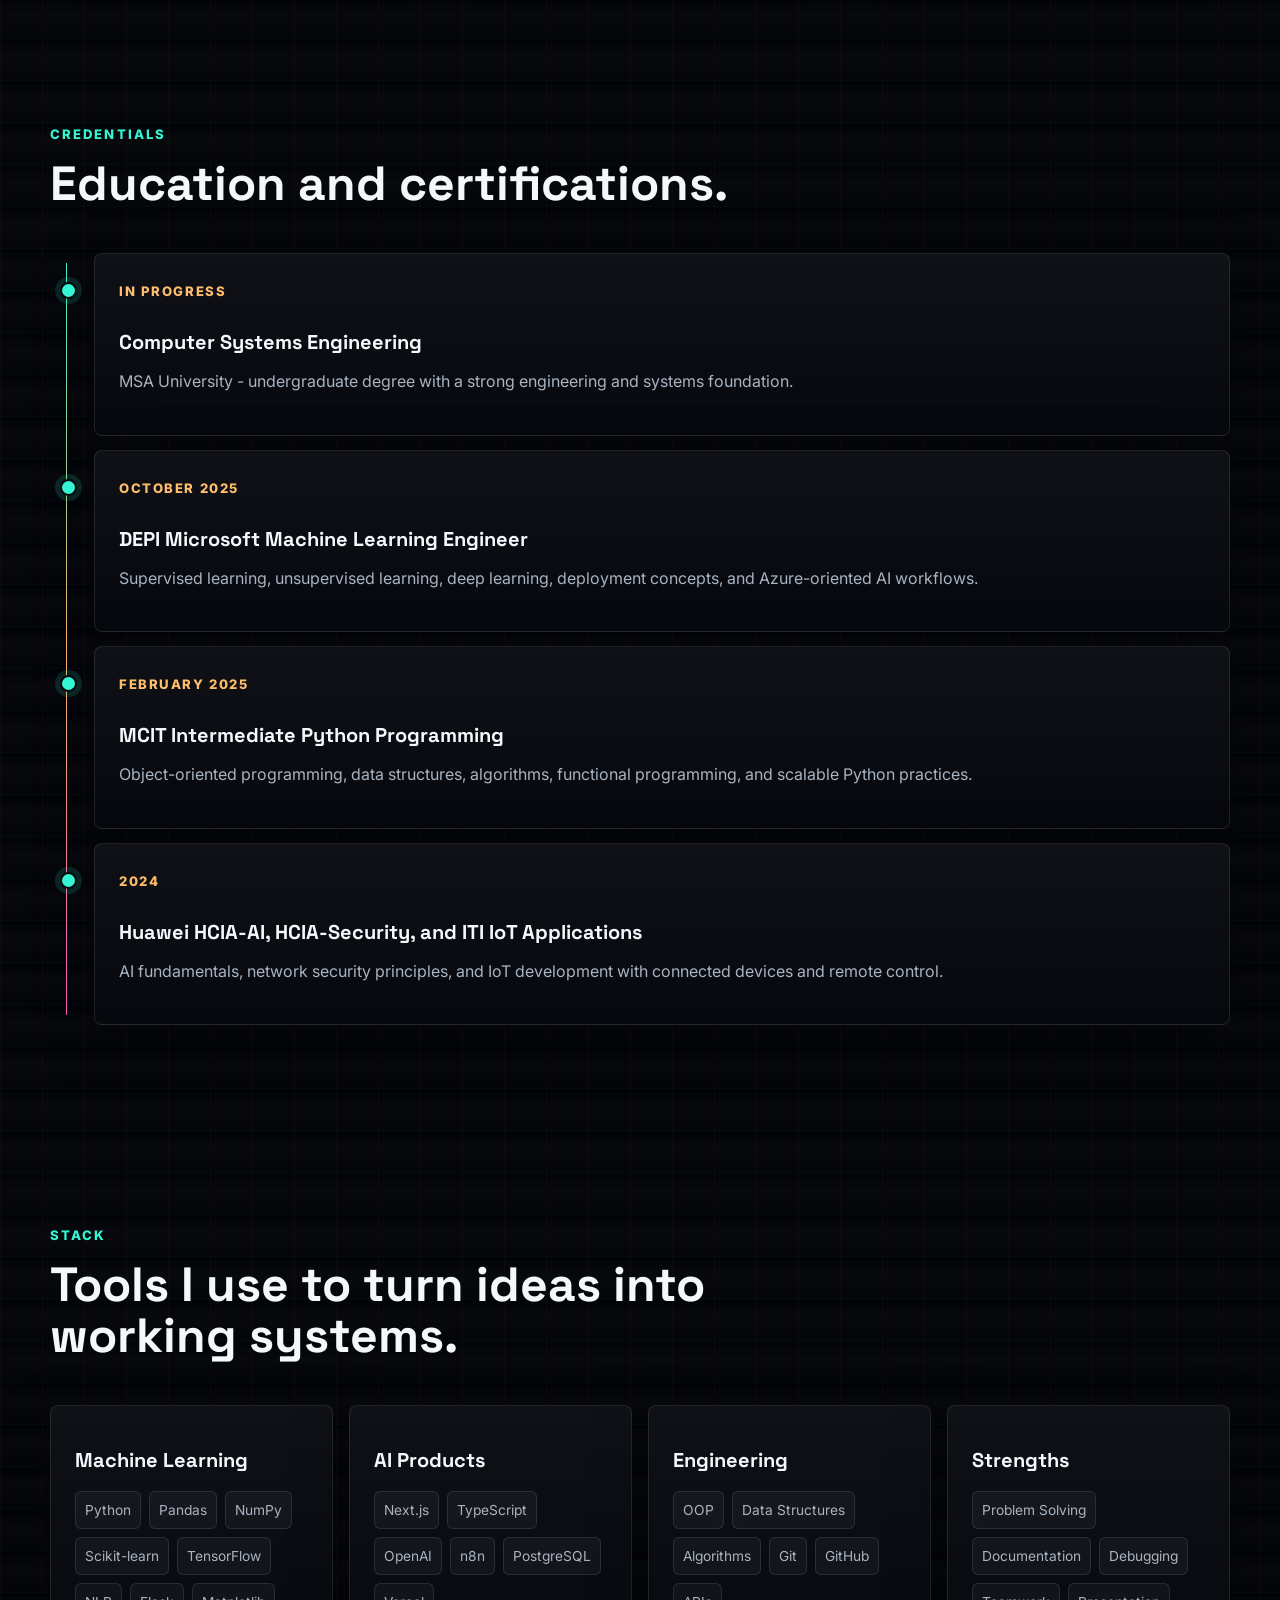
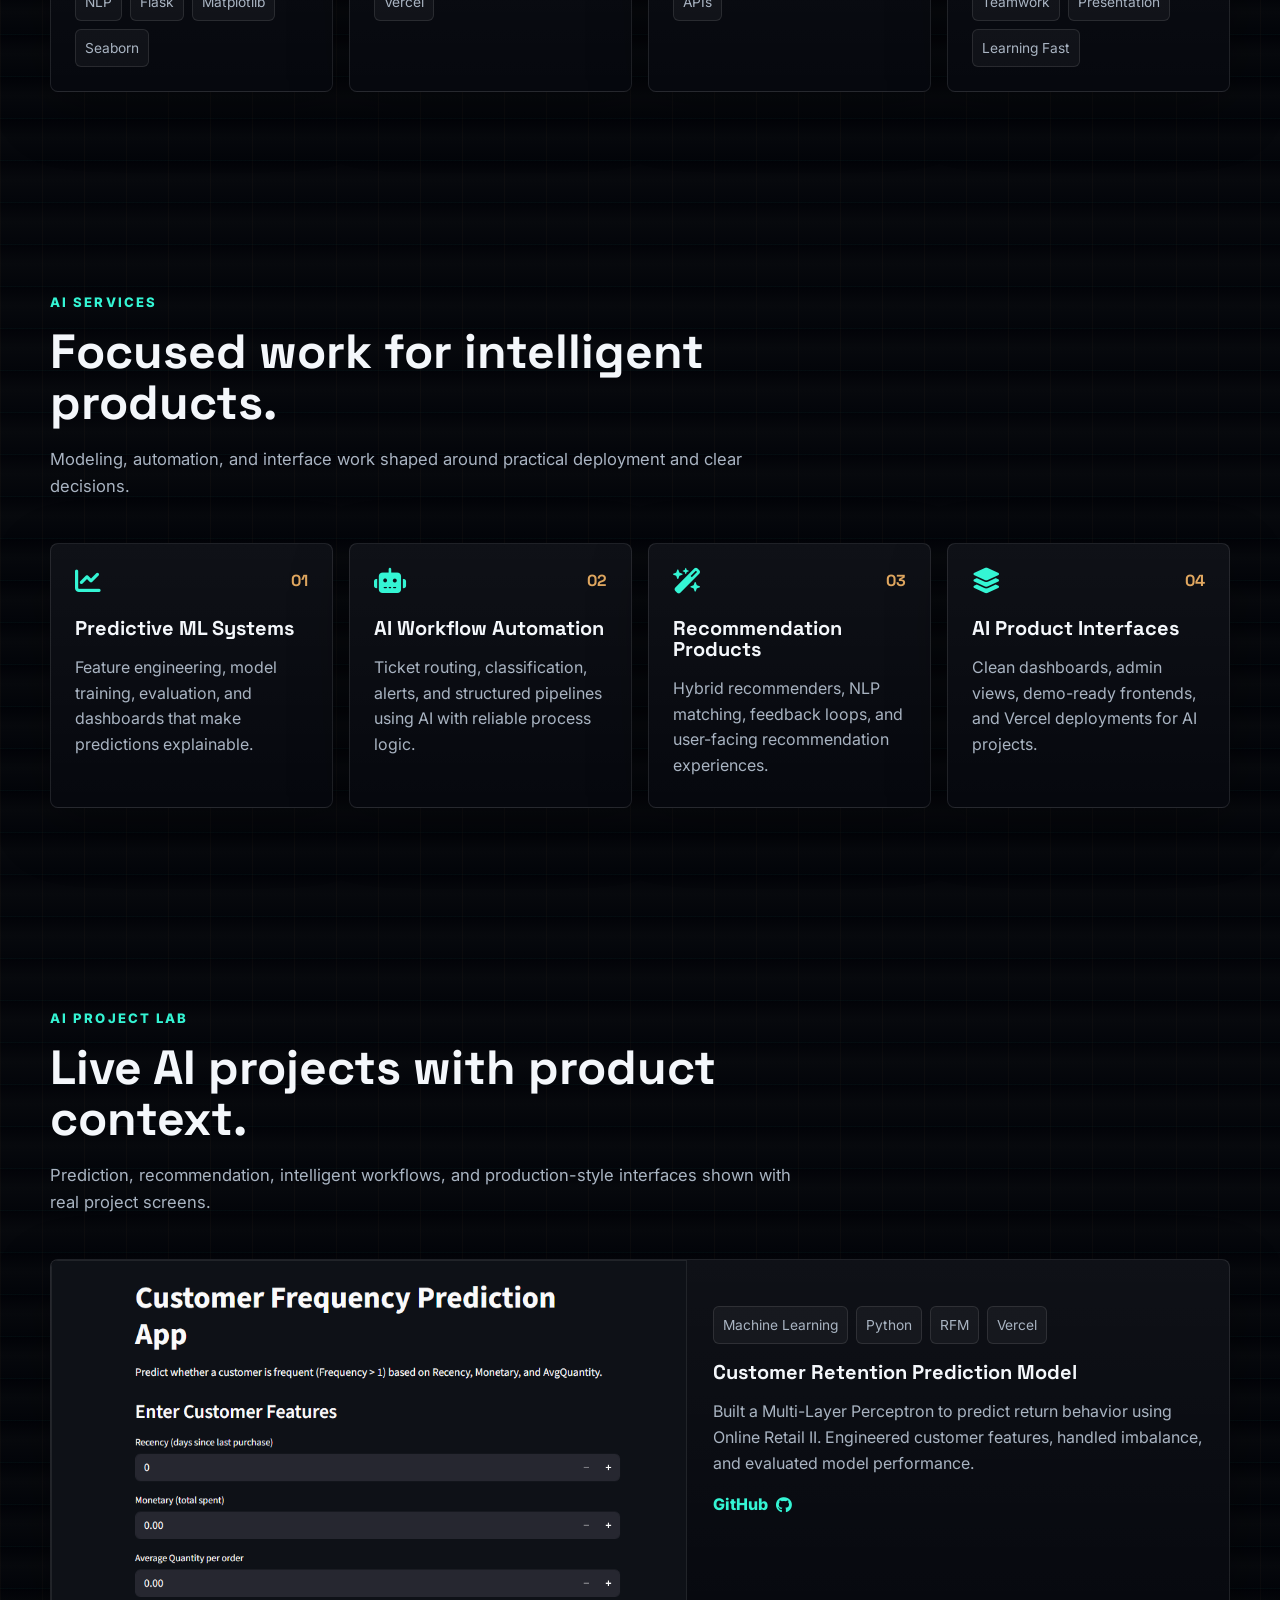
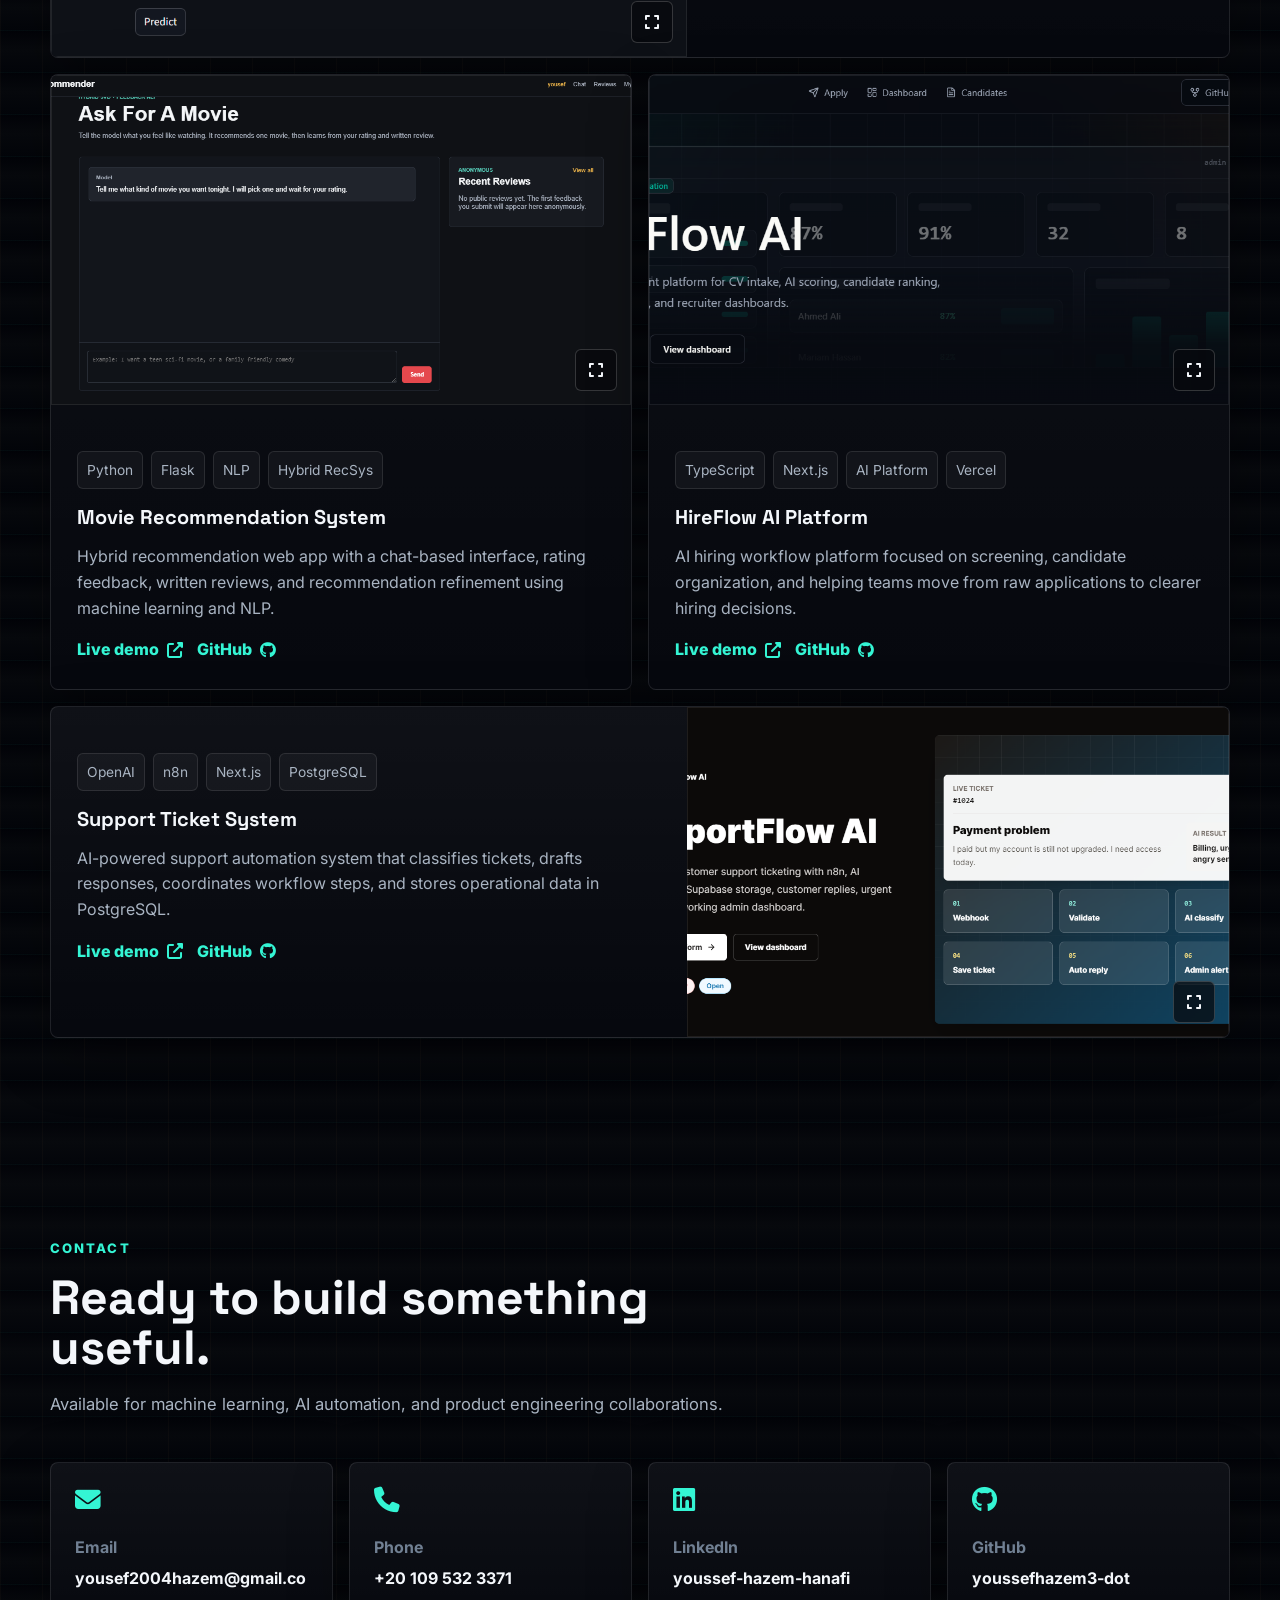
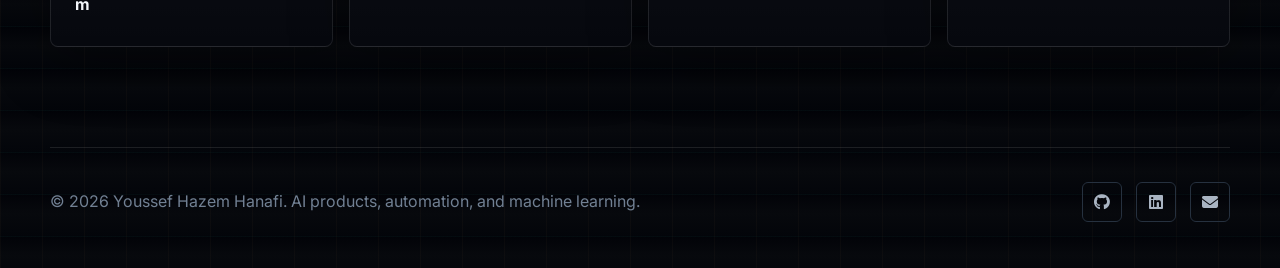
==== commit 39b2e7f2: "Apply Spline-inspired spotlight UI" ====
--- a/index.html
+++ b/index.html
@@ -37,7 +37,7 @@
             <section class="hero section-snap" id="home">
                 <div class="hero-grid" aria-hidden="true"></div>
 
-                <div class="hero-inner">
+                <div class="hero-inner spotlight-card">
                     <div class="hero-content reveal">
                         <p class="eyebrow">Machine Learning Engineer</p>
                         <h1>Youssef Hazem Hanafi</h1>
@@ -72,6 +72,15 @@
                     </div>
 
                     <figure class="hero-portrait reveal">
+                        <div class="spline-scene" aria-hidden="true">
+                            <span class="scene-ring scene-ring-one"></span>
+                            <span class="scene-ring scene-ring-two"></span>
+                            <span class="scene-ring scene-ring-three"></span>
+                            <span class="scene-node scene-node-one"></span>
+                            <span class="scene-node scene-node-two"></span>
+                            <span class="scene-node scene-node-three"></span>
+                            <span class="scene-core"></span>
+                        </div>
                         <div class="portrait-frame">
                             <img src="assets/profile.jpeg" alt="Portrait of Youssef Hazem Hanafi">
                         </div>
--- a/styles.css
+++ b/styles.css
@@ -14,6 +14,8 @@
     --pink: #ff5bc8;
     --red: #ff6678;
     --shadow: 0 18px 60px rgba(0, 0, 0, 0.32);
+    --deep-card: rgba(2, 4, 10, 0.96);
+    --glass-card: rgba(9, 13, 20, 0.82);
 }
 
 * {
@@ -29,9 +31,9 @@
     min-width: 320px;
     color: var(--text);
     background:
-        linear-gradient(rgba(52, 245, 212, 0.04) 1px, transparent 1px),
-        linear-gradient(90deg, rgba(255, 189, 107, 0.035) 1px, transparent 1px),
-        var(--bg);
+        linear-gradient(rgba(52, 245, 212, 0.035) 1px, transparent 1px),
+        linear-gradient(90deg, rgba(255, 189, 107, 0.028) 1px, transparent 1px),
+        linear-gradient(180deg, #020308, var(--bg) 46%, #03050a);
     background-size: 42px 42px;
     font-family: "Inter", system-ui, -apple-system, BlinkMacSystemFont, "Segoe UI", sans-serif;
     line-height: 1.6;
@@ -147,14 +149,13 @@
 
 .hero {
     position: relative;
-    min-height: 88vh;
+    min-height: 100dvh;
     display: grid;
     align-items: center;
     padding: 132px 32px 80px;
     background:
-        radial-gradient(circle at 82% 24%, rgba(52, 245, 212, 0.16), transparent 30%),
-        radial-gradient(circle at 20% 78%, rgba(255, 189, 107, 0.10), transparent 28%),
-        linear-gradient(135deg, rgba(7, 9, 13, 0.99), rgba(11, 15, 20, 0.94));
+        radial-gradient(ellipse at 70% 0%, rgba(255, 255, 255, 0.20), transparent 38%),
+        linear-gradient(135deg, rgba(2, 3, 8, 0.99), rgba(6, 11, 15, 0.96));
 }
 
 .hero-grid {
@@ -175,6 +176,28 @@
     gap: clamp(32px, 5vw, 72px);
     width: min(1180px, 100%);
     margin: 0 auto;
+    padding: clamp(24px, 4vw, 48px);
+    border: 1px solid rgba(255, 255, 255, 0.14);
+    border-radius: 8px;
+    background:
+        linear-gradient(135deg, rgba(255, 255, 255, 0.08), transparent 26%),
+        var(--deep-card);
+    box-shadow: 0 34px 110px rgba(0, 0, 0, 0.56);
+    overflow: hidden;
+    isolation: isolate;
+}
+
+.hero-inner::before {
+    content: "";
+    position: absolute;
+    top: -38%;
+    left: 24%;
+    z-index: 0;
+    width: 72%;
+    height: 78%;
+    background: radial-gradient(ellipse at center, rgba(255, 255, 255, 0.24), rgba(52, 245, 212, 0.12) 28%, transparent 66%);
+    transform: rotate(-16deg);
+    pointer-events: none;
 }
 
 .hero-content {
@@ -185,31 +208,35 @@
 .hero-portrait {
     position: relative;
     margin: 0;
-    padding: 10px;
+    padding: 12px;
     border: 1px solid rgba(255, 255, 255, 0.12);
     border-radius: 8px;
     background:
-        linear-gradient(180deg, rgba(21, 29, 37, 0.82), rgba(7, 9, 13, 0.94)),
-        linear-gradient(135deg, rgba(52, 245, 212, 0.18), rgba(255, 189, 107, 0.10));
+        linear-gradient(180deg, rgba(255, 255, 255, 0.08), rgba(255, 255, 255, 0.02)),
+        rgba(3, 6, 12, 0.90);
     box-shadow: var(--shadow);
+    isolation: isolate;
 }
 
 .hero-portrait::before {
     content: "";
     position: absolute;
     inset: -1px;
-    z-index: -1;
+    z-index: 0;
     border-radius: 8px;
     background: linear-gradient(135deg, rgba(52, 245, 212, 0.62), rgba(255, 189, 107, 0.08), rgba(255, 91, 200, 0.34));
     opacity: 0.72;
 }
 
 .portrait-frame {
+    position: relative;
+    z-index: 2;
     aspect-ratio: 4 / 5;
     overflow: hidden;
     border: 1px solid rgba(255, 255, 255, 0.12);
     border-radius: 6px;
     background: var(--surface);
+    box-shadow: 0 22px 80px rgba(0, 0, 0, 0.44);
 }
 
 .portrait-frame img {
@@ -221,6 +248,8 @@
 }
 
 .hero-portrait figcaption {
+    position: relative;
+    z-index: 2;
     display: grid;
     gap: 4px;
     margin-top: 10px;
@@ -230,6 +259,103 @@
     background: rgba(7, 9, 13, 0.70);
 }
 
+.spline-scene {
+    position: absolute;
+    top: 16px;
+    right: -42px;
+    z-index: 1;
+    width: min(240px, 58%);
+    aspect-ratio: 1;
+    border: 1px solid rgba(52, 245, 212, 0.20);
+    border-radius: 8px;
+    background:
+        linear-gradient(rgba(52, 245, 212, 0.08) 1px, transparent 1px),
+        linear-gradient(90deg, rgba(255, 255, 255, 0.06) 1px, transparent 1px),
+        rgba(4, 10, 17, 0.90);
+    background-size: 22px 22px;
+    box-shadow: 0 0 80px rgba(52, 245, 212, 0.16);
+    transform: perspective(680px) rotateY(-18deg) rotateX(9deg);
+    pointer-events: none;
+}
+
+.spline-scene::before {
+    content: "";
+    position: absolute;
+    inset: 10%;
+    background: radial-gradient(ellipse at center, rgba(52, 245, 212, 0.22), transparent 58%);
+    filter: blur(16px);
+}
+
+.scene-ring,
+.scene-node,
+.scene-core {
+    position: absolute;
+    left: 50%;
+    top: 50%;
+    transform: translate(-50%, -50%);
+}
+
+.scene-ring {
+    border: 1px solid rgba(52, 245, 212, 0.34);
+    border-radius: 50%;
+    box-shadow: inset 0 0 28px rgba(52, 245, 212, 0.08);
+}
+
+.scene-ring-one {
+    width: 72%;
+    height: 72%;
+    animation: sceneSpin 13s linear infinite;
+}
+
+.scene-ring-two {
+    width: 52%;
+    height: 52%;
+    border-color: rgba(255, 189, 107, 0.30);
+    transform: translate(-50%, -50%) rotateX(72deg);
+    animation: sceneSpinReverse 10s linear infinite;
+}
+
+.scene-ring-three {
+    width: 34%;
+    height: 34%;
+    border-color: rgba(255, 91, 200, 0.28);
+    animation: scenePulse 2.8s ease-in-out infinite;
+}
+
+.scene-node {
+    width: 10px;
+    height: 10px;
+    border: 1px solid rgba(255, 255, 255, 0.48);
+    border-radius: 3px;
+    background: var(--cyan);
+    box-shadow: 0 0 22px rgba(52, 245, 212, 0.72);
+}
+
+.scene-node-one {
+    transform: translate(62px, -52px) rotate(14deg);
+}
+
+.scene-node-two {
+    background: var(--amber);
+    transform: translate(-64px, 36px) rotate(-18deg);
+    box-shadow: 0 0 20px rgba(255, 189, 107, 0.62);
+}
+
+.scene-node-three {
+    background: var(--pink);
+    transform: translate(38px, 66px) rotate(24deg);
+    box-shadow: 0 0 20px rgba(255, 91, 200, 0.54);
+}
+
+.scene-core {
+    width: 34px;
+    height: 34px;
+    border: 1px solid rgba(255, 255, 255, 0.34);
+    border-radius: 8px;
+    background: linear-gradient(135deg, var(--cyan), rgba(255, 255, 255, 0.16));
+    box-shadow: 0 0 34px rgba(52, 245, 212, 0.46);
+}
+
 .hero-portrait figcaption span {
     color: var(--cyan);
     font-size: 0.78rem;
@@ -252,6 +378,16 @@
     text-transform: uppercase;
 }
 
+.hero .eyebrow {
+    display: inline-flex;
+    align-items: center;
+    min-height: 32px;
+    padding: 6px 10px;
+    border: 1px solid rgba(52, 245, 212, 0.24);
+    border-radius: 6px;
+    background: rgba(52, 245, 212, 0.08);
+}
+
 h1,
 h2,
 h3 {
@@ -264,6 +400,17 @@
 h1 {
     max-width: 760px;
     font-size: 5.2rem;
+    background: linear-gradient(180deg, #ffffff 20%, #aab2bf 92%);
+    -webkit-background-clip: text;
+    background-clip: text;
+    color: transparent;
+}
+
+@supports not (background-clip: text) {
+    h1 {
+        background: none;
+        color: var(--text);
+    }
 }
 
 h2 {
@@ -328,7 +475,8 @@
     padding: 16px;
     border: 1px solid rgba(255, 255, 255, 0.10);
     border-radius: 8px;
-    background: rgba(16, 22, 29, 0.66);
+    background: rgba(255, 255, 255, 0.045);
+    backdrop-filter: blur(12px);
 }
 
 .hero-metrics strong {
@@ -383,8 +531,68 @@
 .contact-card {
     border: 1px solid rgba(255, 255, 255, 0.10);
     border-radius: 8px;
-    background: linear-gradient(180deg, rgba(21, 29, 37, 0.90), rgba(12, 17, 23, 0.94));
+    background:
+        linear-gradient(180deg, rgba(255, 255, 255, 0.055), rgba(255, 255, 255, 0.018)),
+        var(--deep-card);
     box-shadow: var(--shadow);
+}
+
+.hero-inner,
+.signal-card,
+.stack-panel,
+.timeline-item,
+.service-card,
+.project-card,
+.contact-card {
+    --spotlight-x: 50%;
+    --spotlight-y: 0%;
+    position: relative;
+    isolation: isolate;
+}
+
+.hero-inner::after,
+.signal-card::after,
+.stack-panel::after,
+.timeline-item::after,
+.service-card::after,
+.project-card::after,
+.contact-card::after {
+    content: "";
+    position: absolute;
+    inset: 0;
+    z-index: 1;
+    background: radial-gradient(420px circle at var(--spotlight-x) var(--spotlight-y), rgba(255, 255, 255, 0.16), rgba(52, 245, 212, 0.08) 26%, transparent 62%);
+    opacity: 0;
+    transition: opacity 180ms ease;
+    pointer-events: none;
+}
+
+.hero-inner:hover::after,
+.hero-inner:focus-within::after,
+.signal-card:hover::after,
+.signal-card:focus-within::after,
+.stack-panel:hover::after,
+.stack-panel:focus-within::after,
+.timeline-item:hover::after,
+.timeline-item:focus-within::after,
+.service-card:hover::after,
+.service-card:focus-within::after,
+.project-card:hover::after,
+.project-card:focus-within::after,
+.contact-card:hover::after,
+.contact-card:focus-within::after {
+    opacity: 1;
+}
+
+.hero-inner > *,
+.signal-card > *,
+.stack-panel > *,
+.timeline-item > *,
+.service-card > *,
+.project-card > *,
+.contact-card > * {
+    position: relative;
+    z-index: 2;
 }
 
 .signal-card {
@@ -492,6 +700,7 @@
     opacity: 0;
     transition: opacity 180ms ease;
     pointer-events: none;
+    z-index: 1;
 }
 
 .service-card:hover {
@@ -557,6 +766,10 @@
     border-color: rgba(52, 245, 212, 0.28);
 }
 
+.project-card::after {
+    z-index: 3;
+}
+
 .project-card.featured,
 .project-card.wide {
     grid-column: span 2;
@@ -579,7 +792,7 @@
     border: 0;
     padding: 0;
     color: var(--text);
-    background: var(--surface-2);
+    background: #05070d;
     cursor: pointer;
     overflow: hidden;
 }
@@ -601,7 +814,7 @@
     background:
         linear-gradient(rgba(255, 255, 255, 0.06) 1px, transparent 1px),
         linear-gradient(90deg, rgba(255, 255, 255, 0.05) 1px, transparent 1px),
-        var(--surface-2);
+        #05070d;
     background-size: 34px 34px;
 }
 
@@ -672,6 +885,39 @@
     min-height: 185px;
     padding: 24px;
     transition: transform 180ms ease, border-color 180ms ease;
+}
+
+@keyframes sceneSpin {
+    from {
+        transform: translate(-50%, -50%) rotate(0deg);
+    }
+
+    to {
+        transform: translate(-50%, -50%) rotate(360deg);
+    }
+}
+
+@keyframes sceneSpinReverse {
+    from {
+        transform: translate(-50%, -50%) rotateX(72deg) rotate(0deg);
+    }
+
+    to {
+        transform: translate(-50%, -50%) rotateX(72deg) rotate(-360deg);
+    }
+}
+
+@keyframes scenePulse {
+    0%,
+    100% {
+        opacity: 0.62;
+        transform: translate(-50%, -50%) scale(0.96);
+    }
+
+    50% {
+        opacity: 1;
+        transform: translate(-50%, -50%) scale(1.06);
+    }
 }
 
 .contact-card:hover {
@@ -826,10 +1072,17 @@
 
     .hero-inner {
         grid-template-columns: 1fr;
+        padding: 28px;
     }
 
     .hero-portrait {
         width: min(420px, 100%);
+    }
+
+    .spline-scene {
+        right: -12px;
+        width: 190px;
+        opacity: 0.72;
     }
 
     .profile-grid,
@@ -861,12 +1114,13 @@
     }
 
     .hero {
-        min-height: 92vh;
+        min-height: auto;
         padding: 118px 20px 60px;
     }
 
     .hero-inner {
         gap: 28px;
+        padding: 20px;
     }
 
     h1 {
@@ -879,6 +1133,10 @@
 
     .hero-copy {
         font-size: 1rem;
+    }
+
+    .spline-scene {
+        display: none;
     }
 
     .hero-metrics,
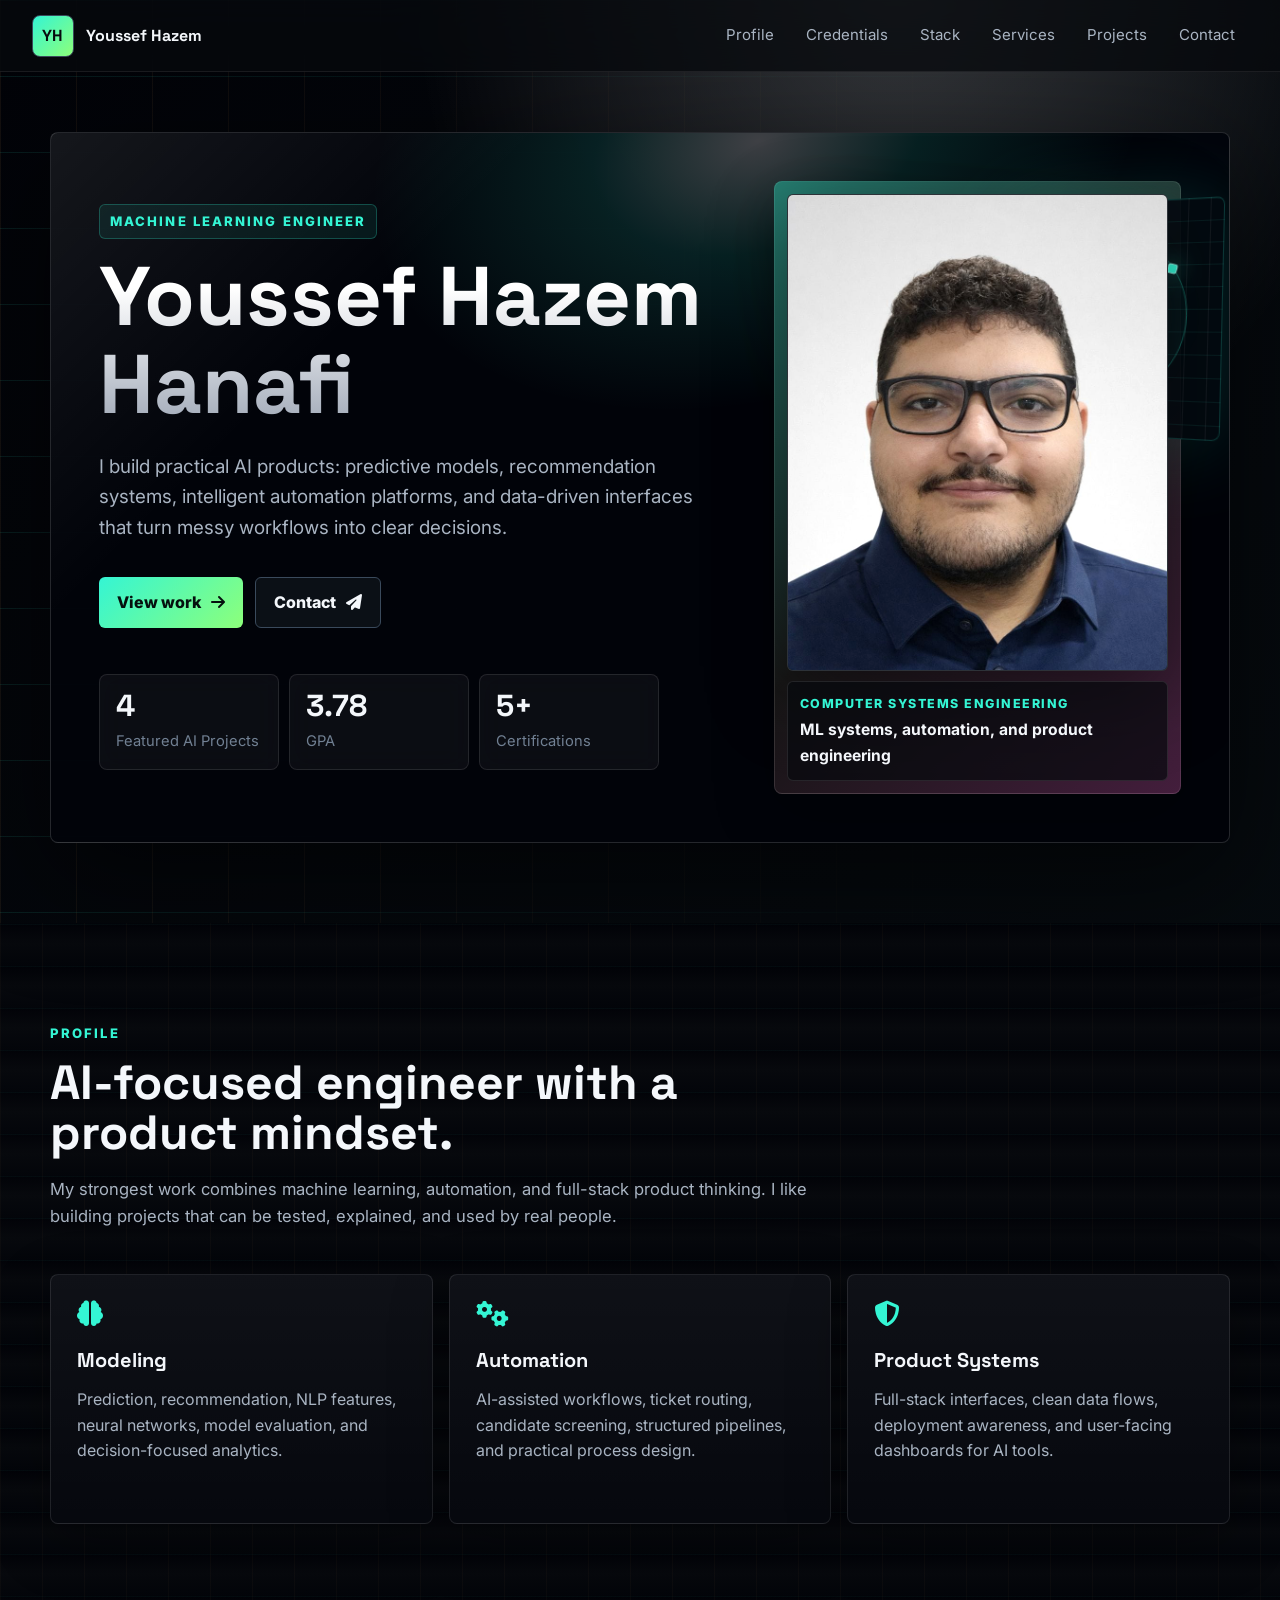
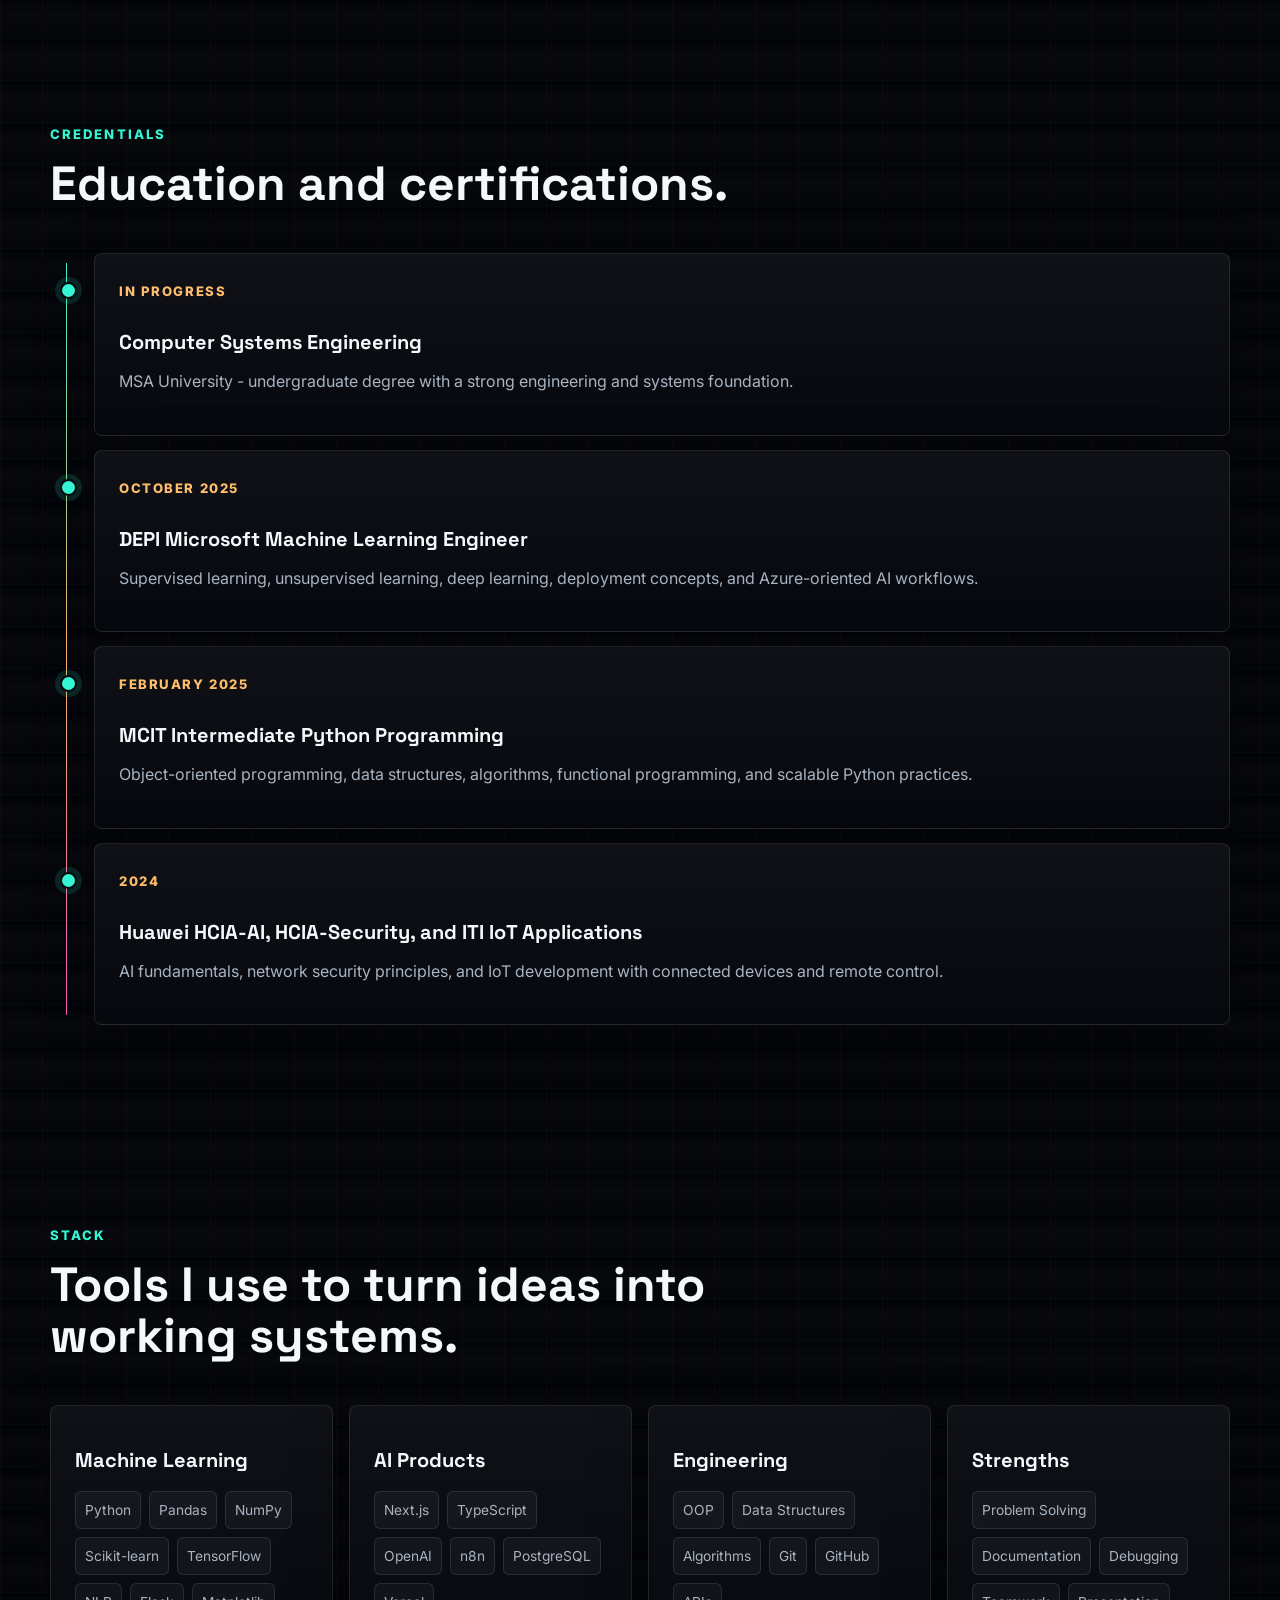
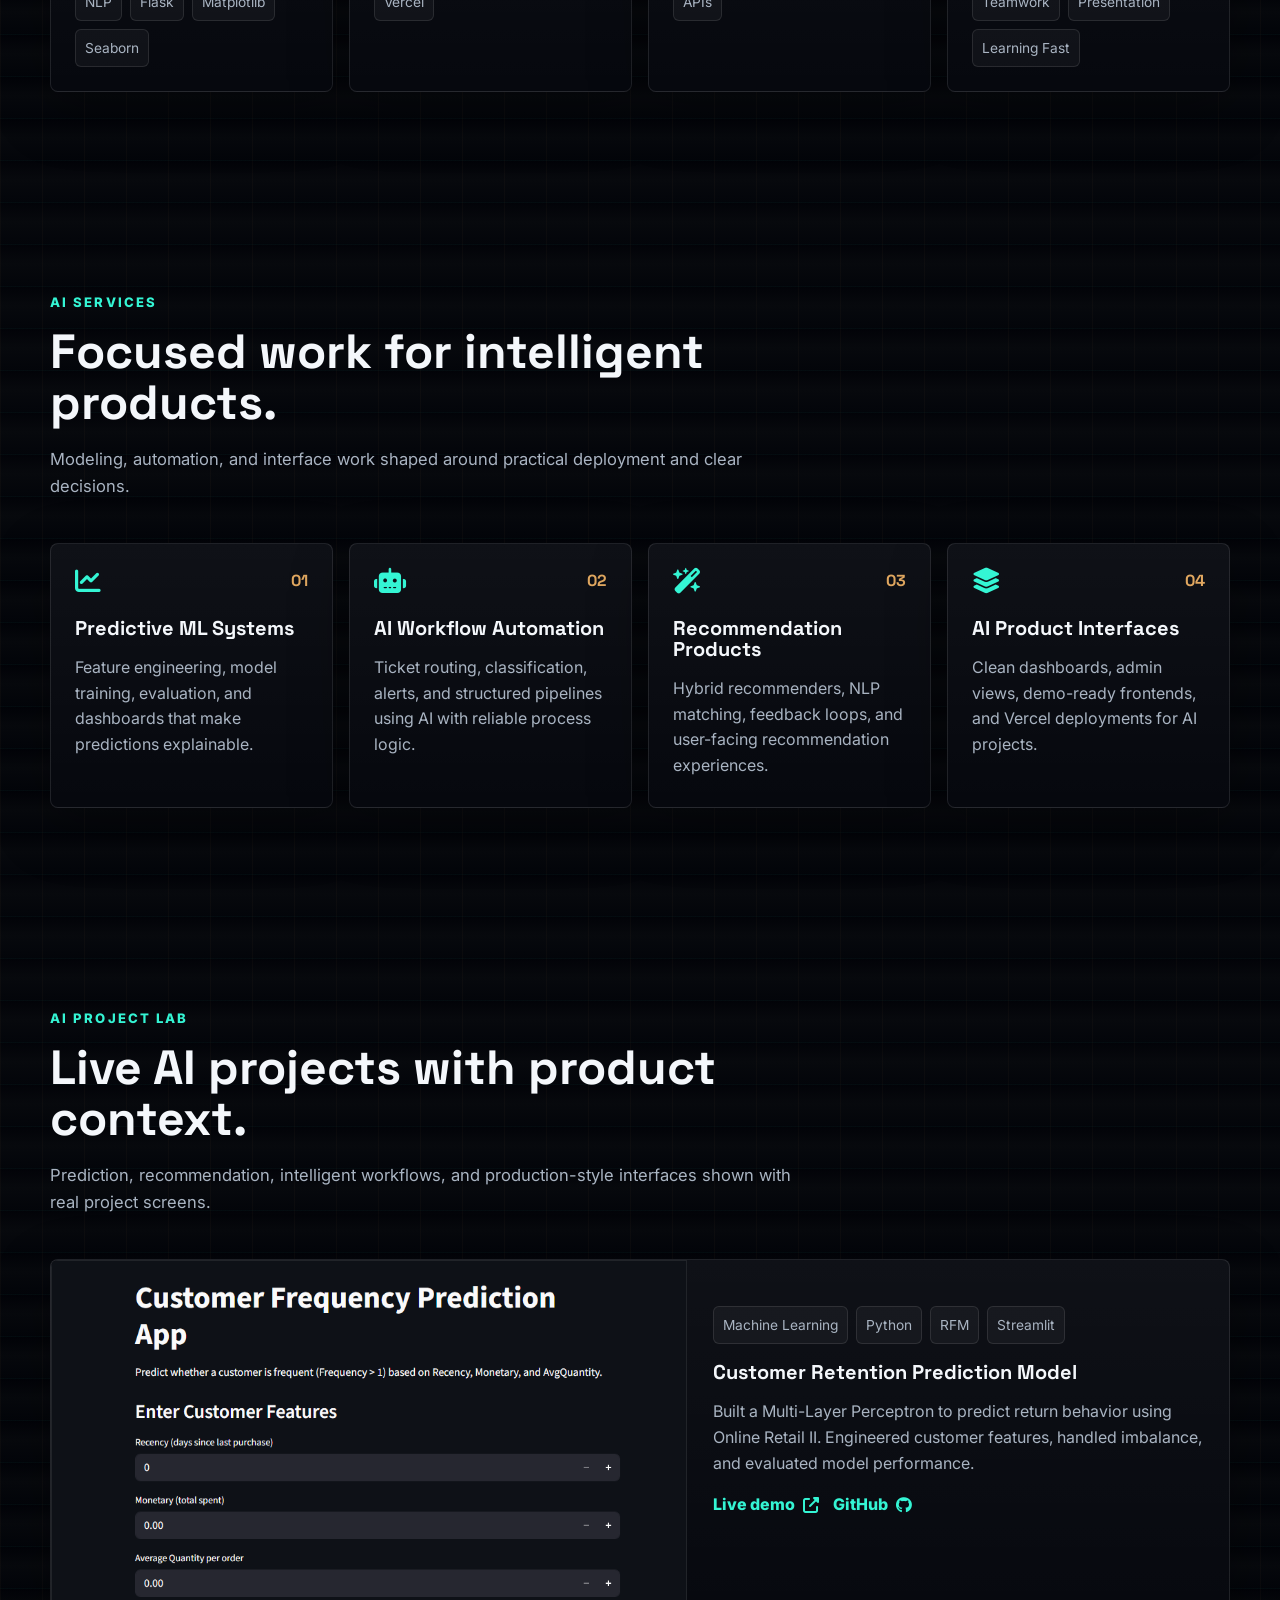
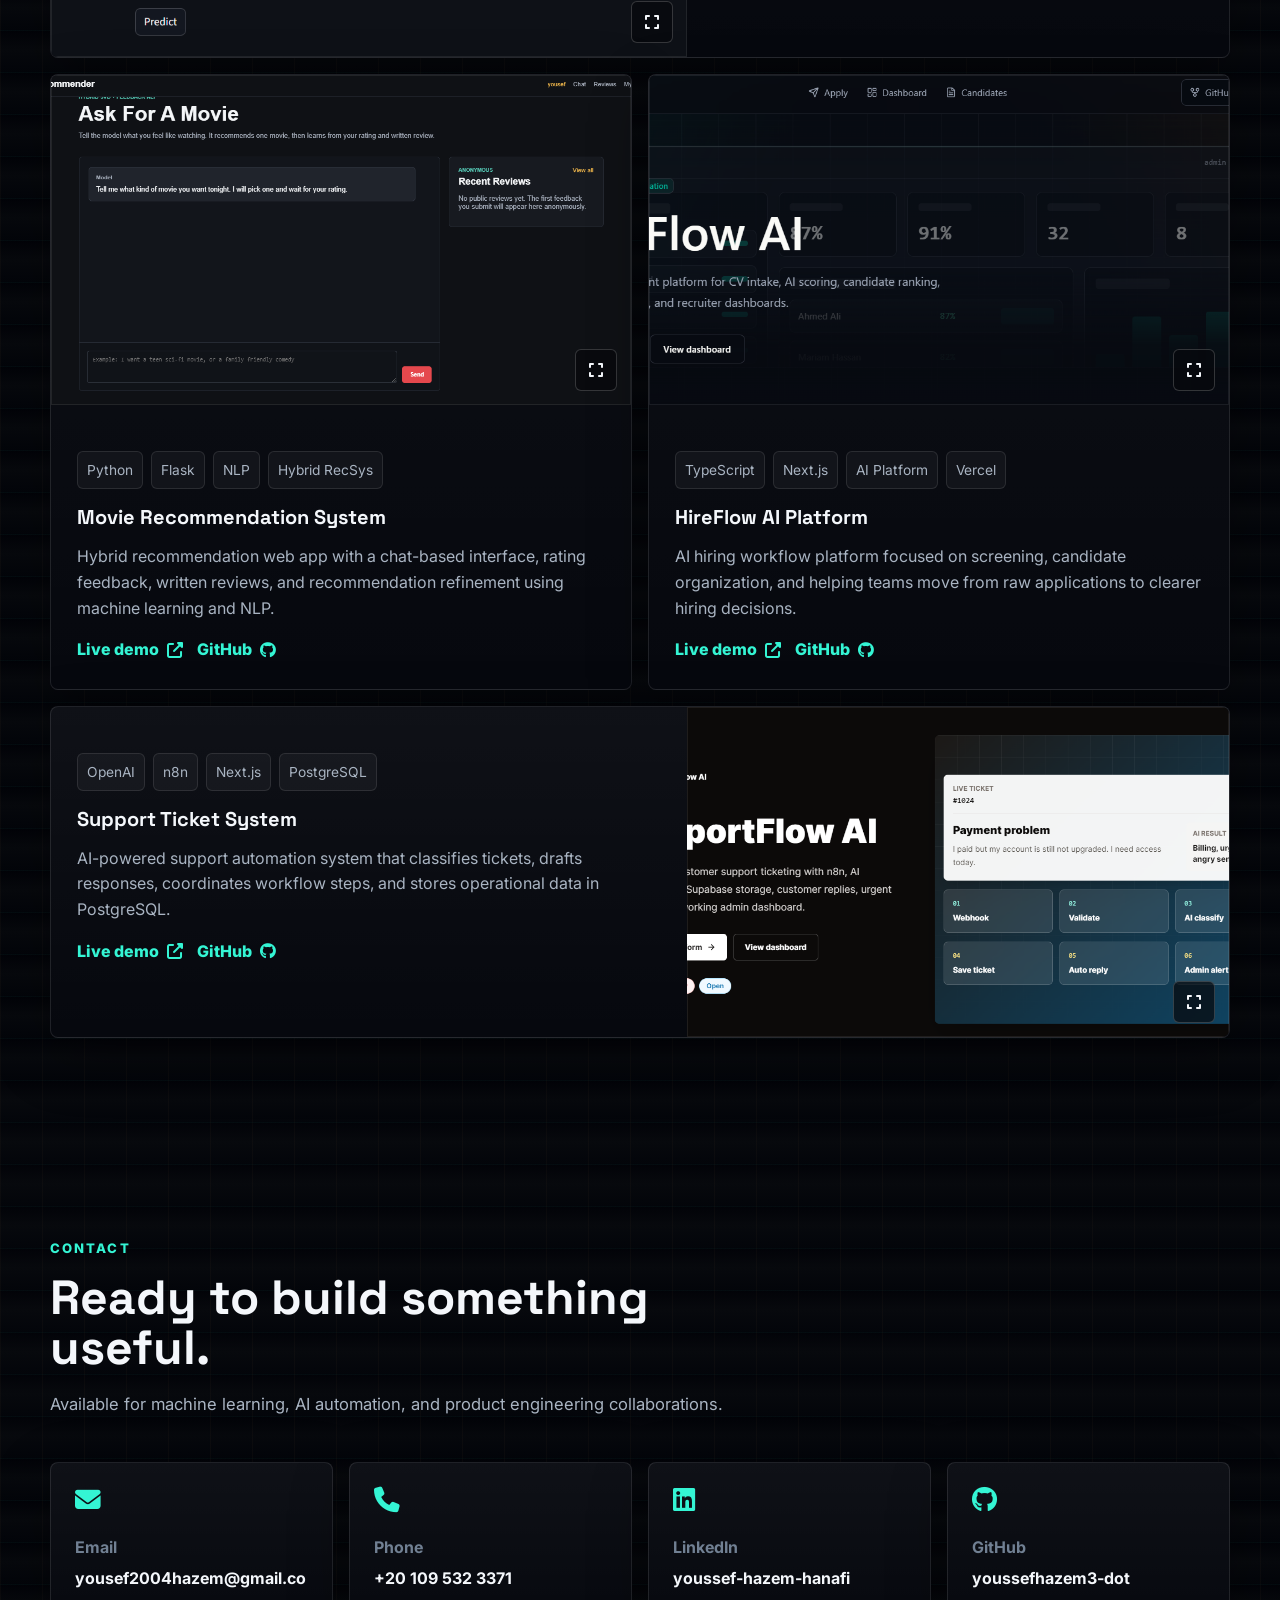
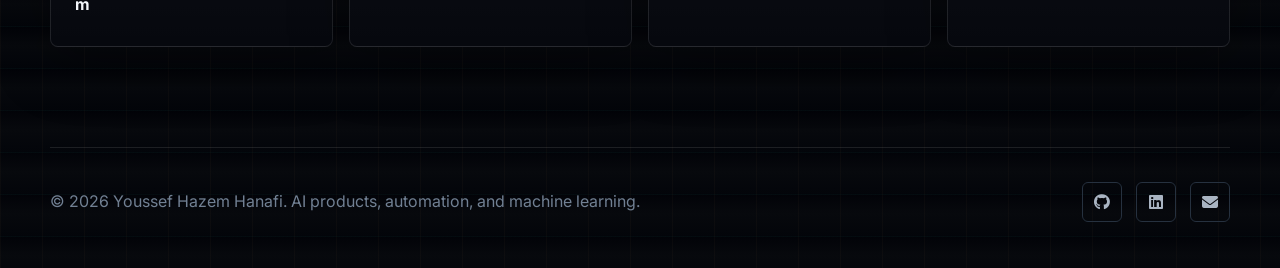
==== commit e4341cf7: "Restore MLP Streamlit demo link" ====
--- a/index.html
+++ b/index.html
@@ -261,7 +261,7 @@
                                 <span>Machine Learning</span>
                                 <span>Python</span>
                                 <span>RFM</span>
-                                <span>Vercel</span>
+                                <span>Streamlit</span>
                             </div>
                             <h3>Customer Retention Prediction Model</h3>
                             <p>
@@ -269,6 +269,9 @@
                                 Engineered customer features, handled imbalance, and evaluated model performance.
                             </p>
                             <div class="project-actions">
+                                <a class="text-link" href="https://mlp-prediction-model.streamlit.app" target="_blank" rel="noreferrer">
+                                    Live demo <i class="fa-solid fa-up-right-from-square"></i>
+                                </a>
                                 <a class="text-link" href="https://github.com/youssefhazem3-dot/MLP-prediction-model" target="_blank" rel="noreferrer">
                                     GitHub <i class="fa-brands fa-github"></i>
                                 </a>
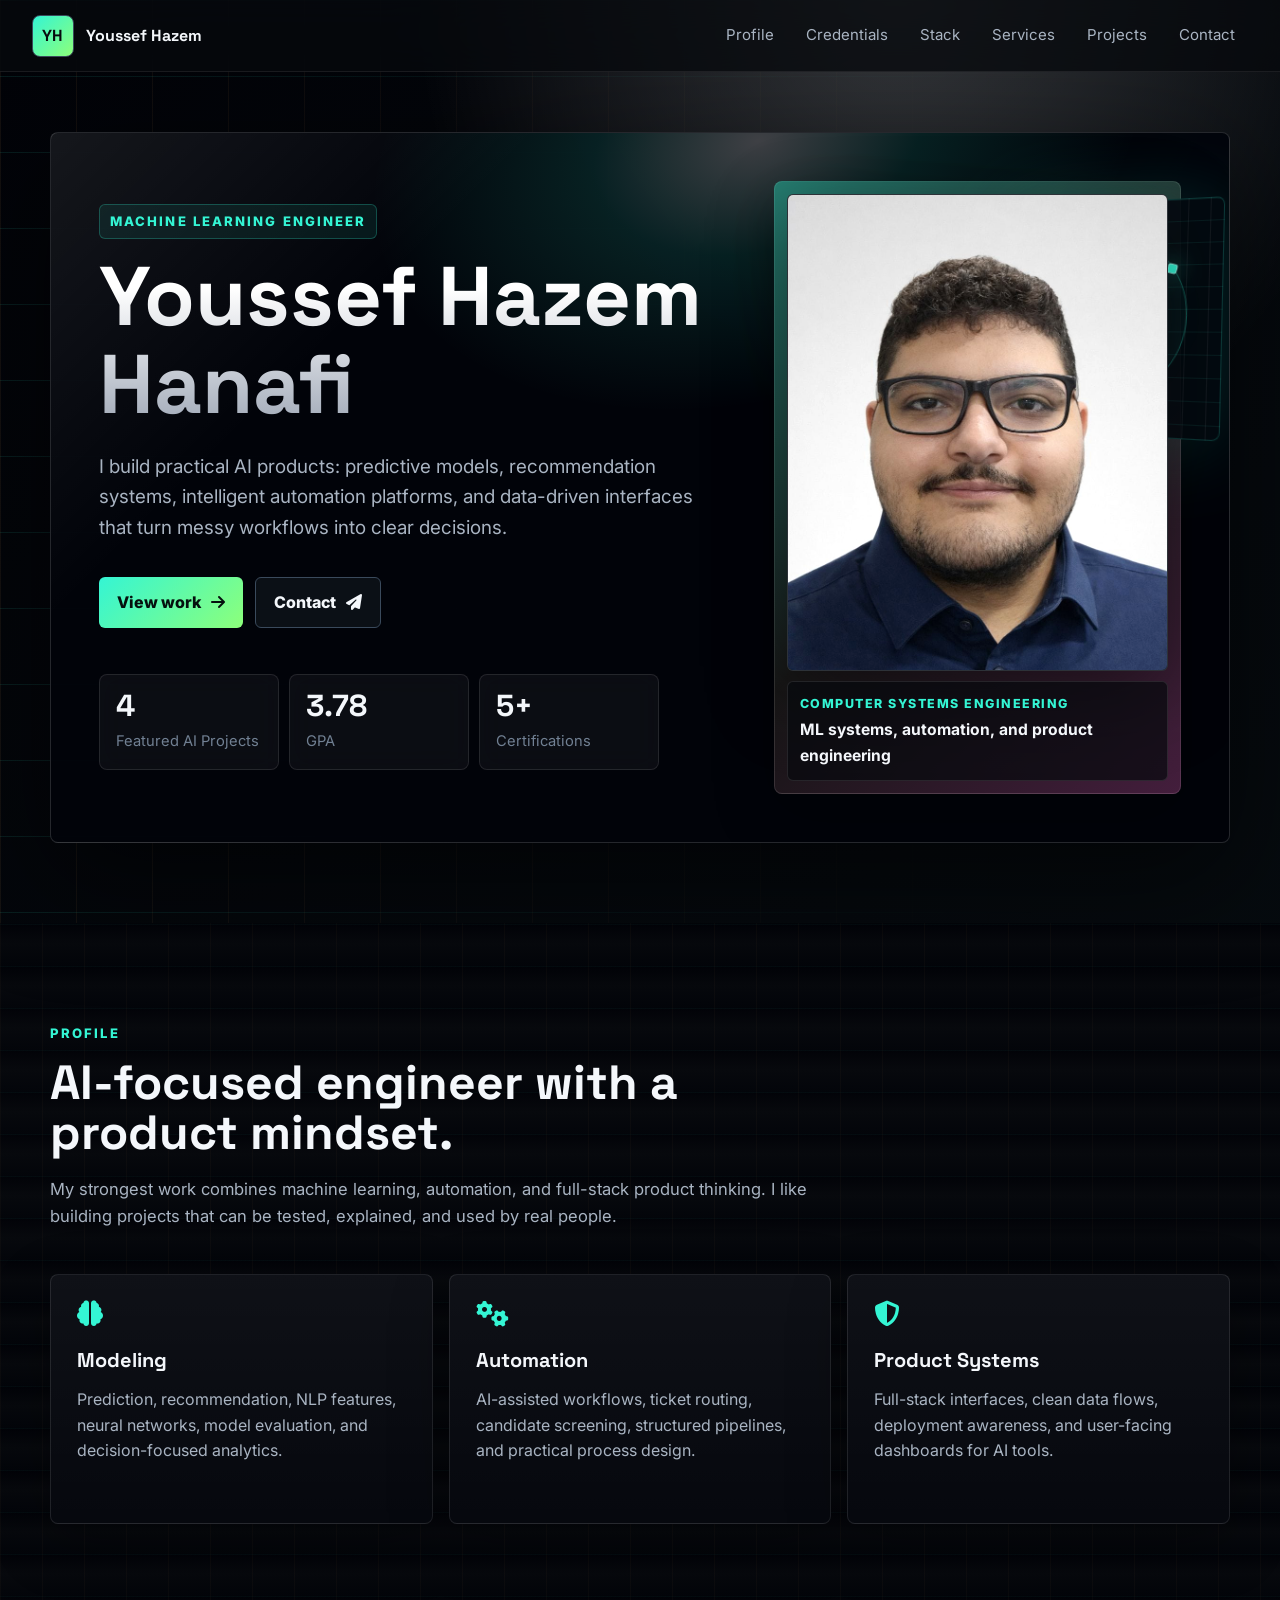
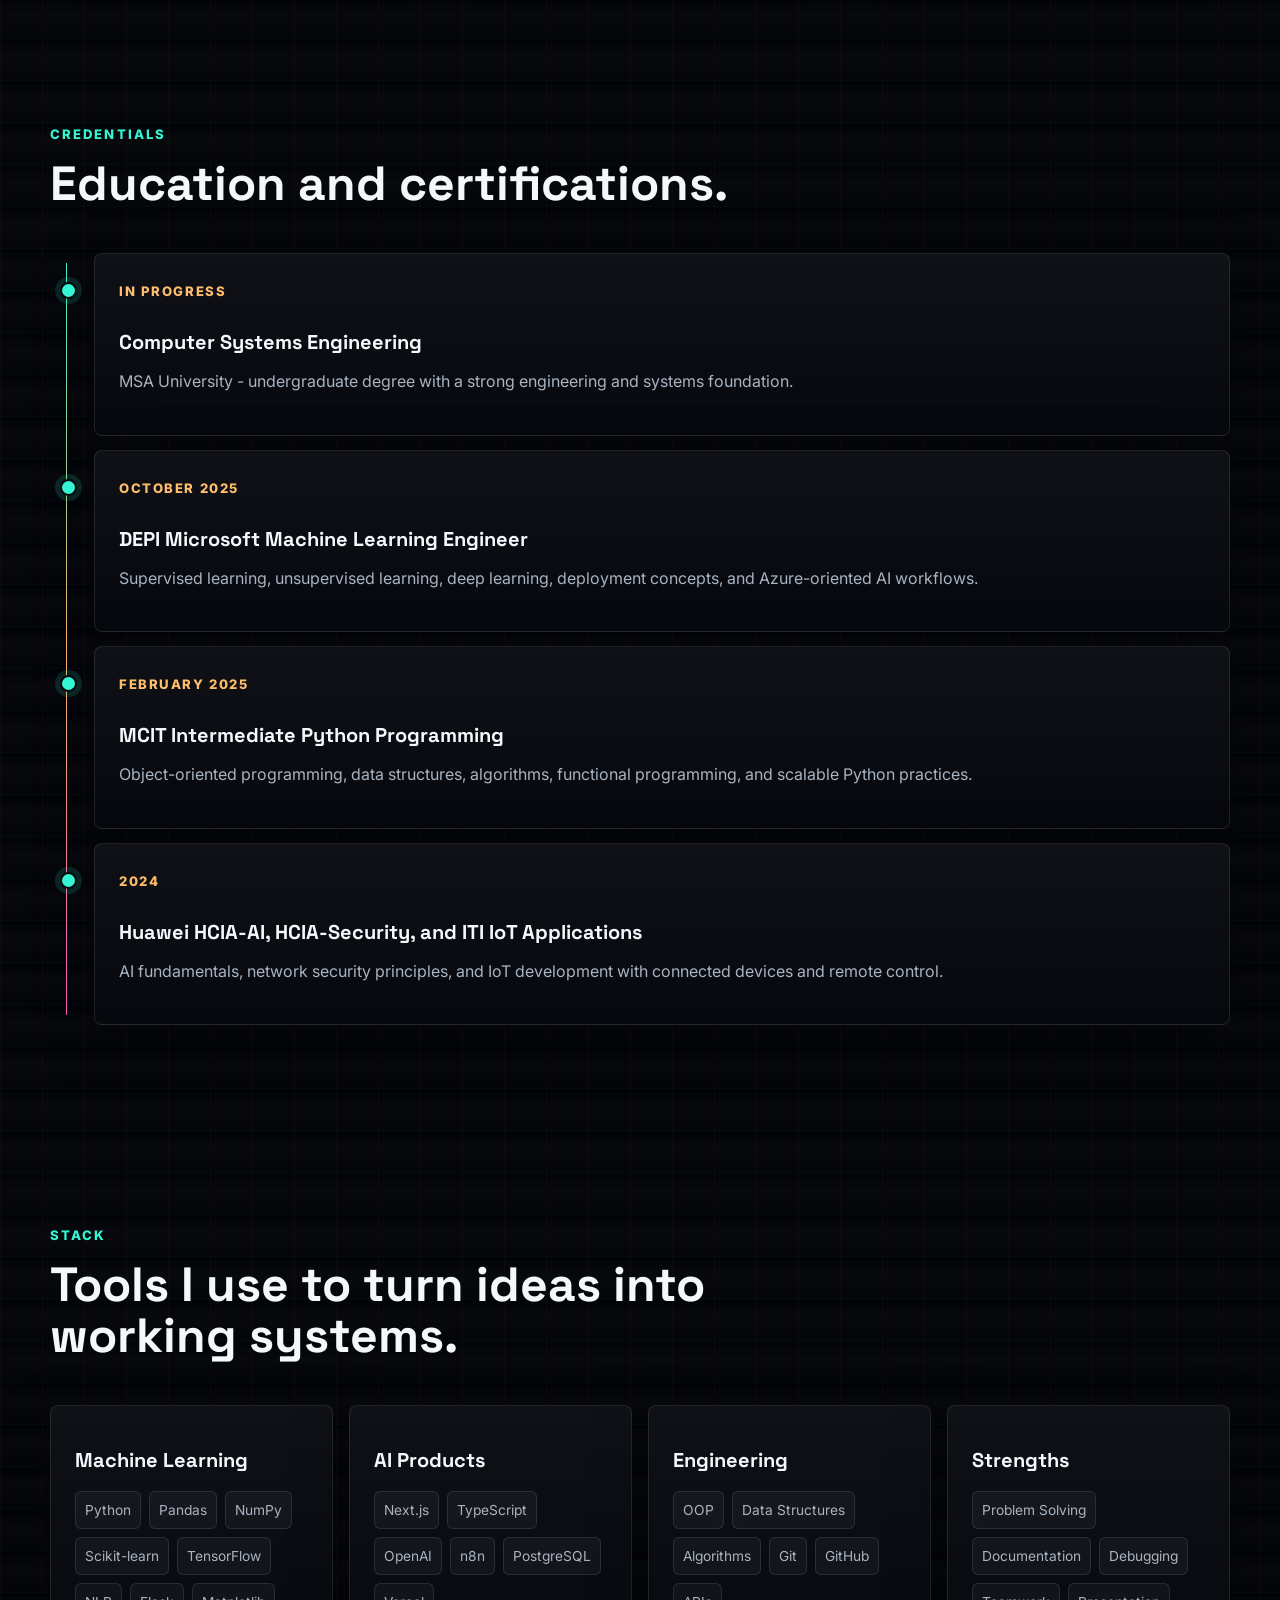
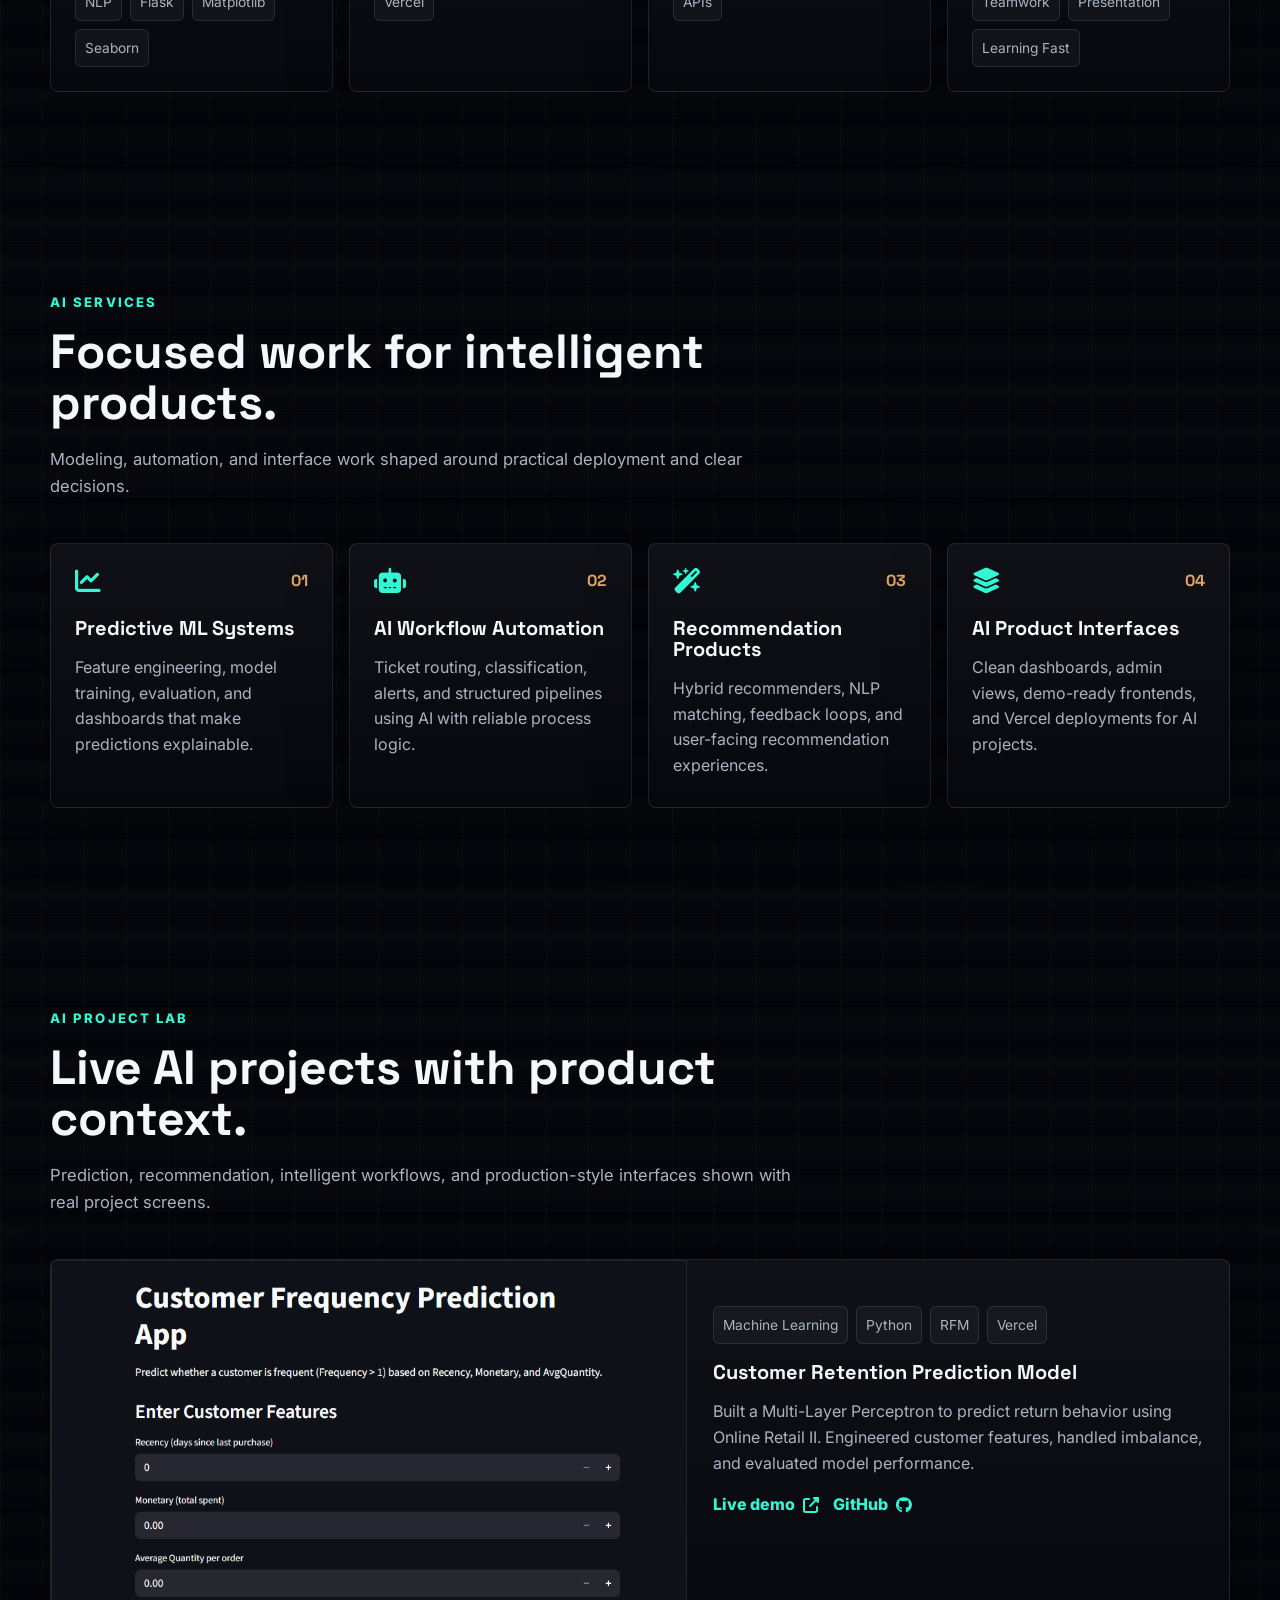
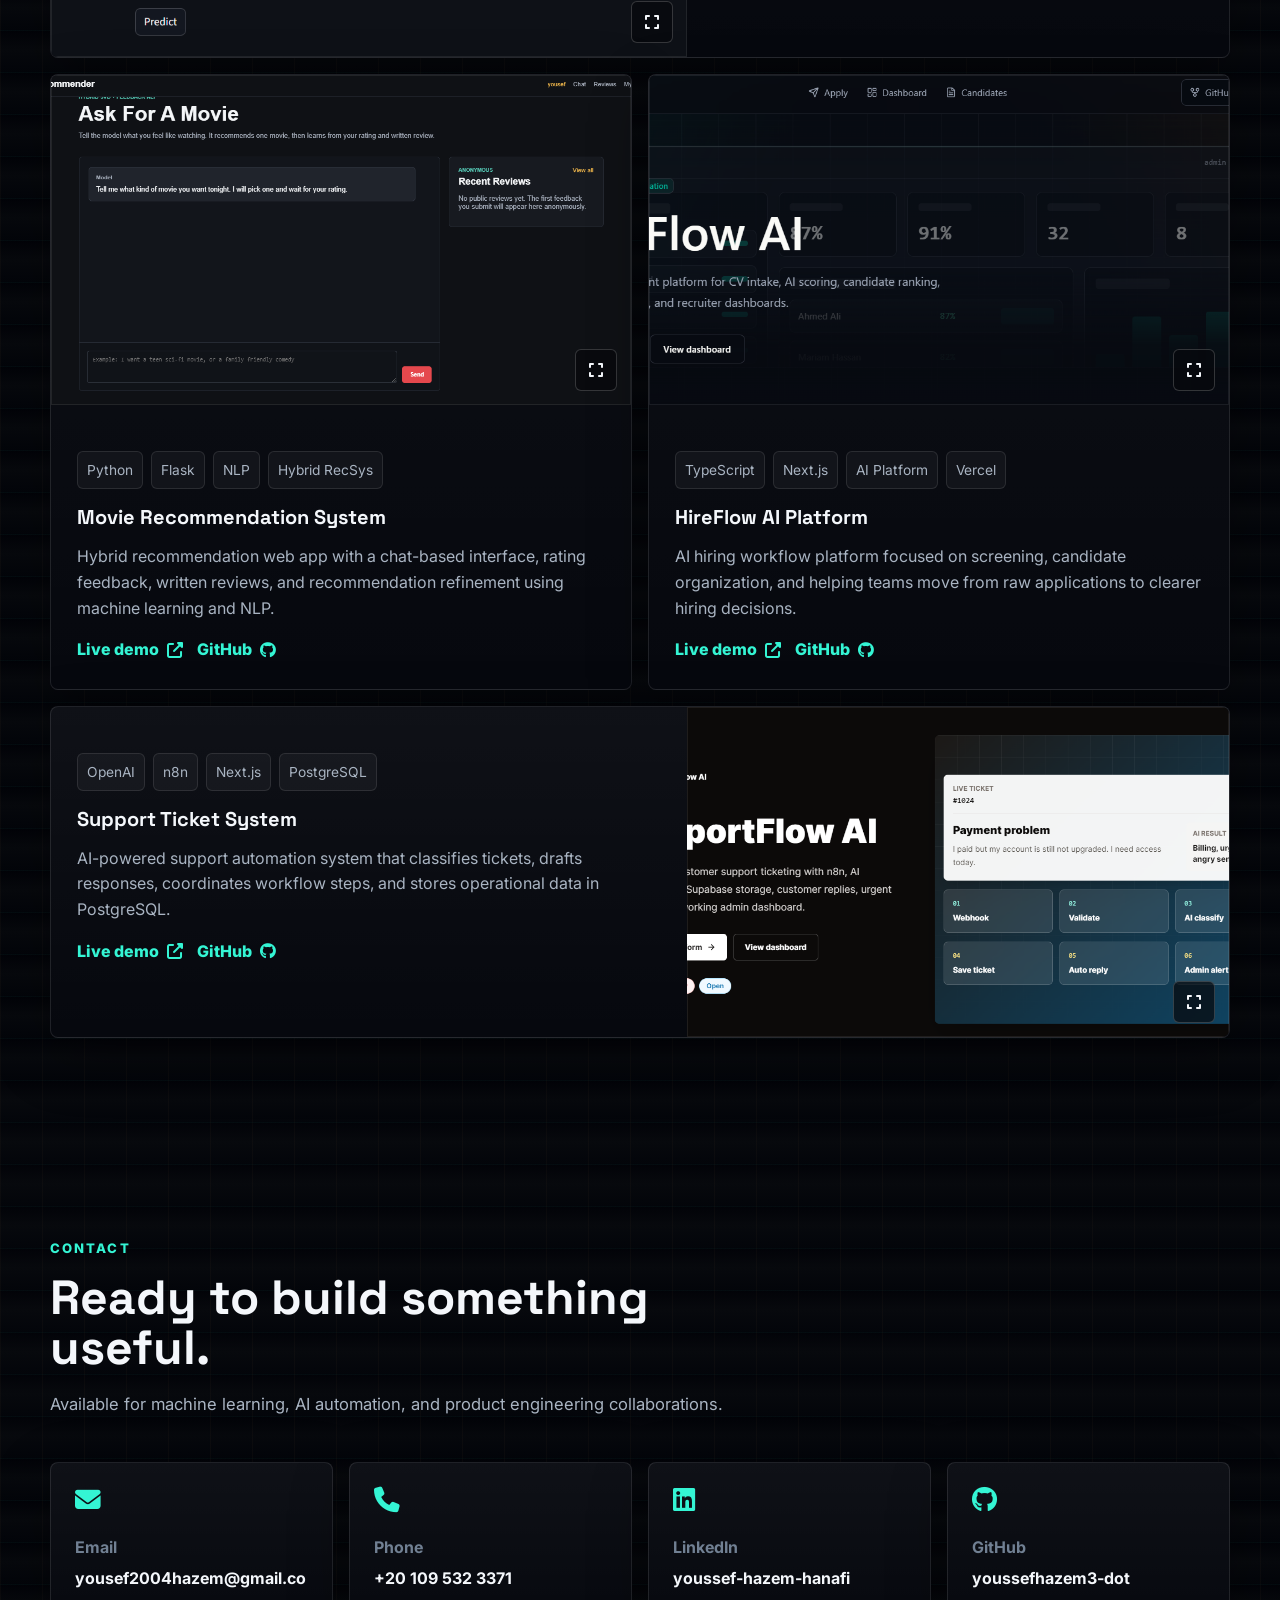
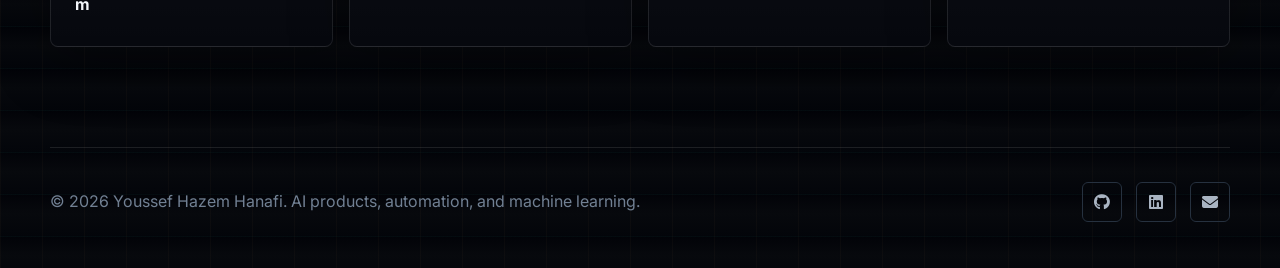
==== commit cdb891f8: "Point MLP project to Vercel deployment" ====
--- a/index.html
+++ b/index.html
@@ -261,7 +261,7 @@
                                 <span>Machine Learning</span>
                                 <span>Python</span>
                                 <span>RFM</span>
-                                <span>Streamlit</span>
+                                <span>Vercel</span>
                             </div>
                             <h3>Customer Retention Prediction Model</h3>
                             <p>
@@ -269,7 +269,7 @@
                                 Engineered customer features, handled imbalance, and evaluated model performance.
                             </p>
                             <div class="project-actions">
-                                <a class="text-link" href="https://mlp-prediction-model.streamlit.app" target="_blank" rel="noreferrer">
+                                <a class="text-link" href="https://mlp-prediction-model.vercel.app" target="_blank" rel="noreferrer">
                                     Live demo <i class="fa-solid fa-up-right-from-square"></i>
                                 </a>
                                 <a class="text-link" href="https://github.com/youssefhazem3-dot/MLP-prediction-model" target="_blank" rel="noreferrer">
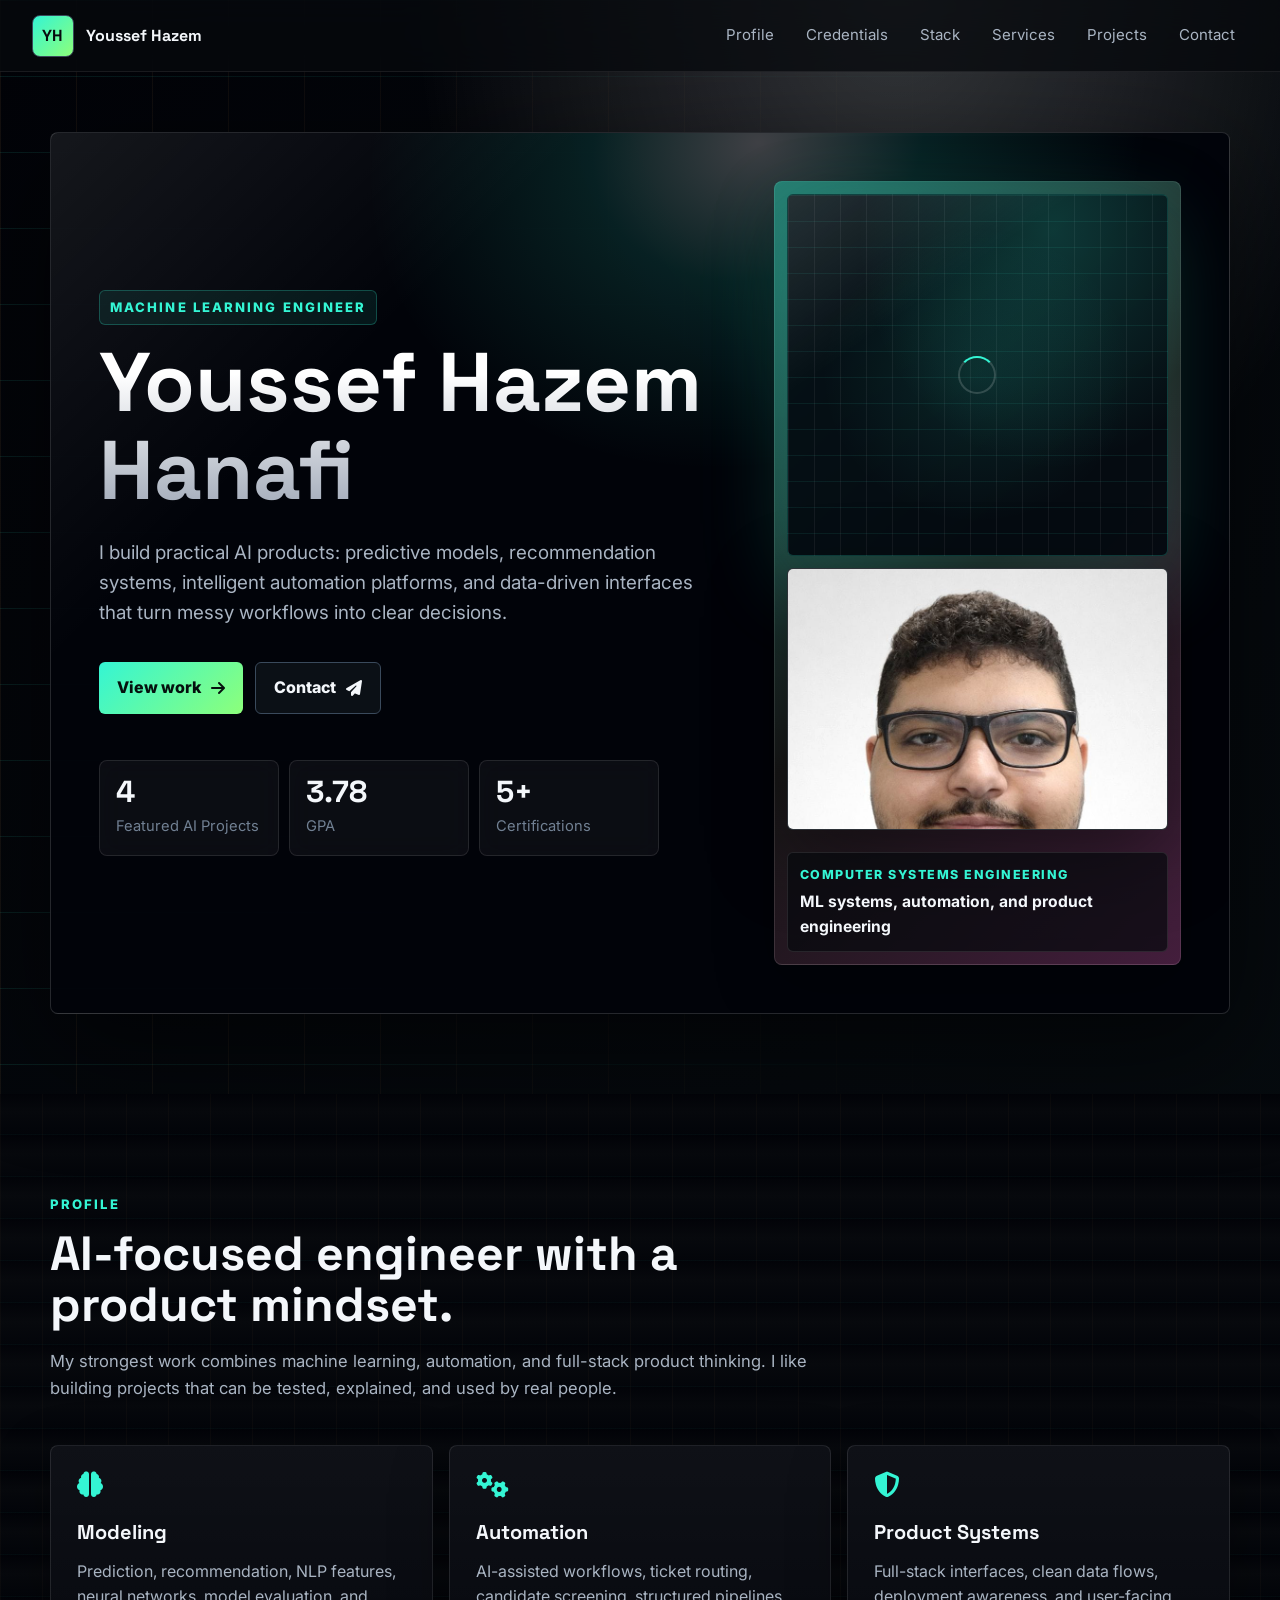
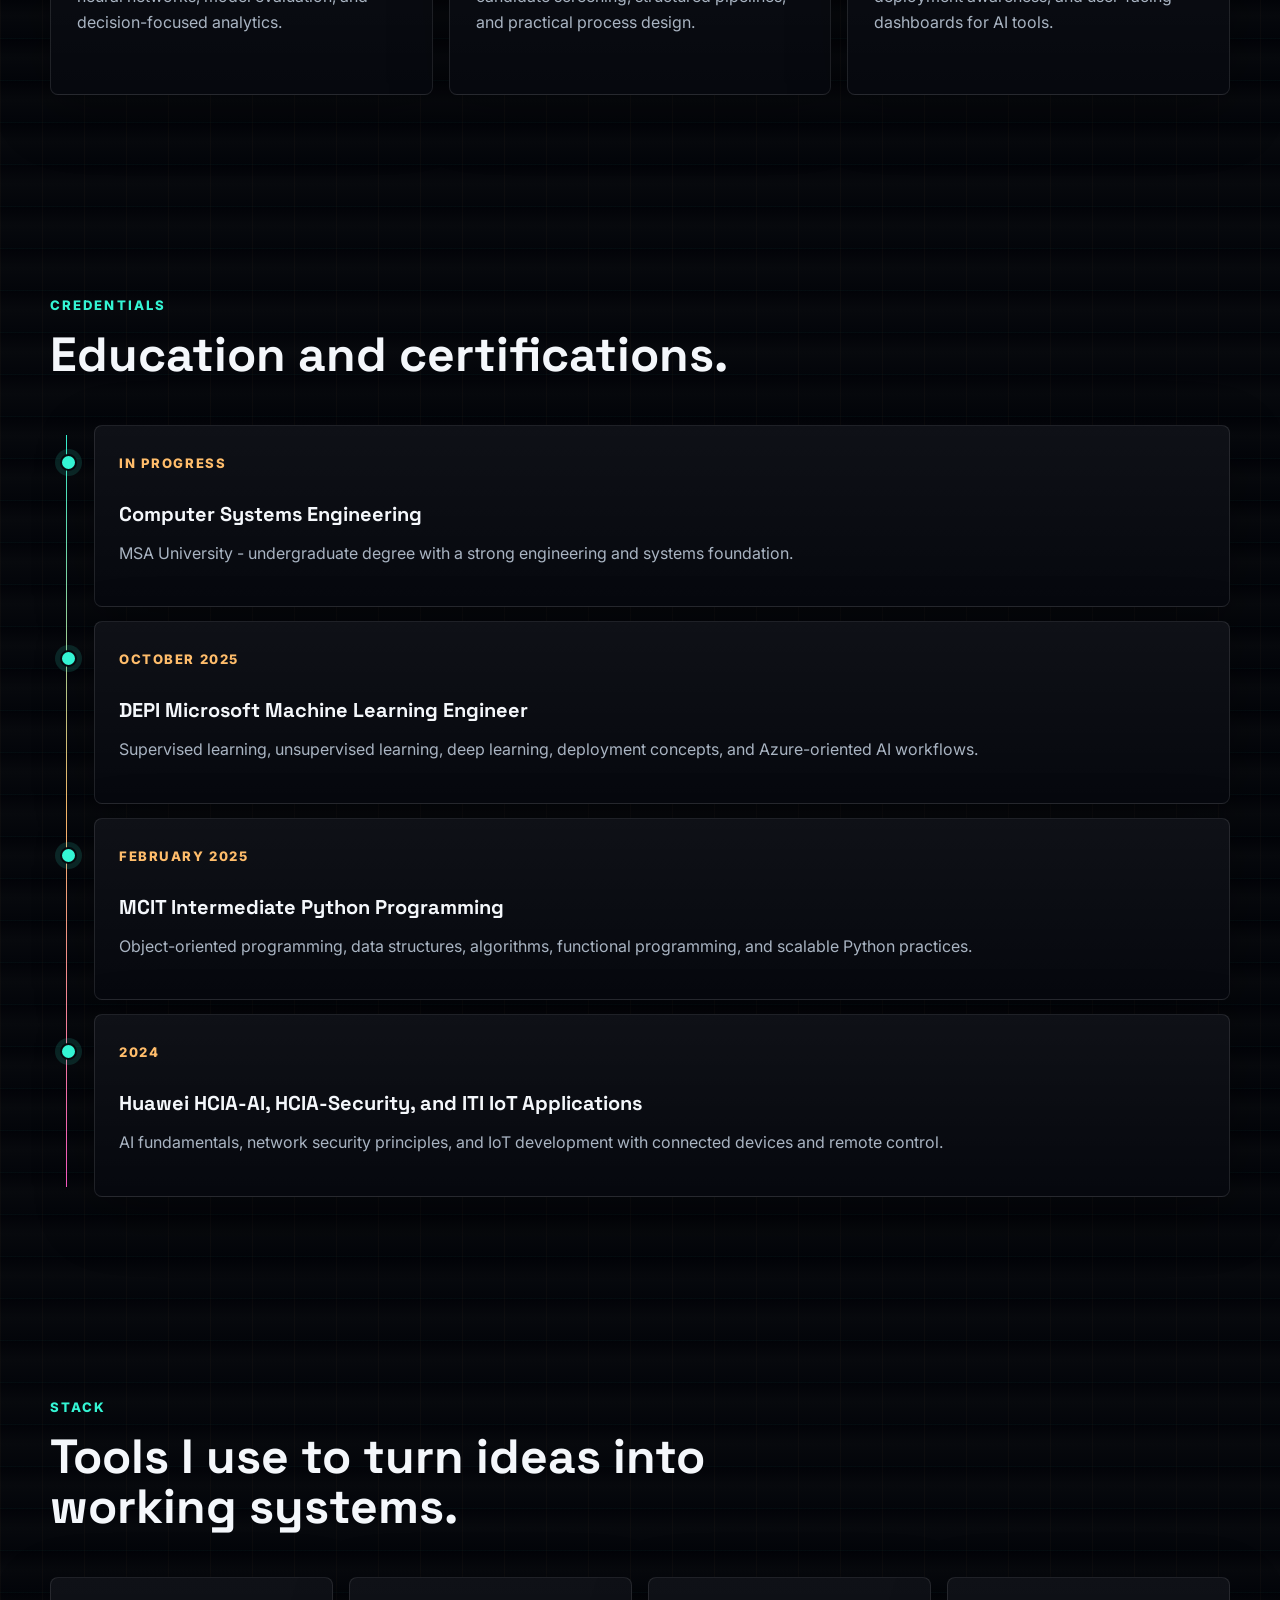
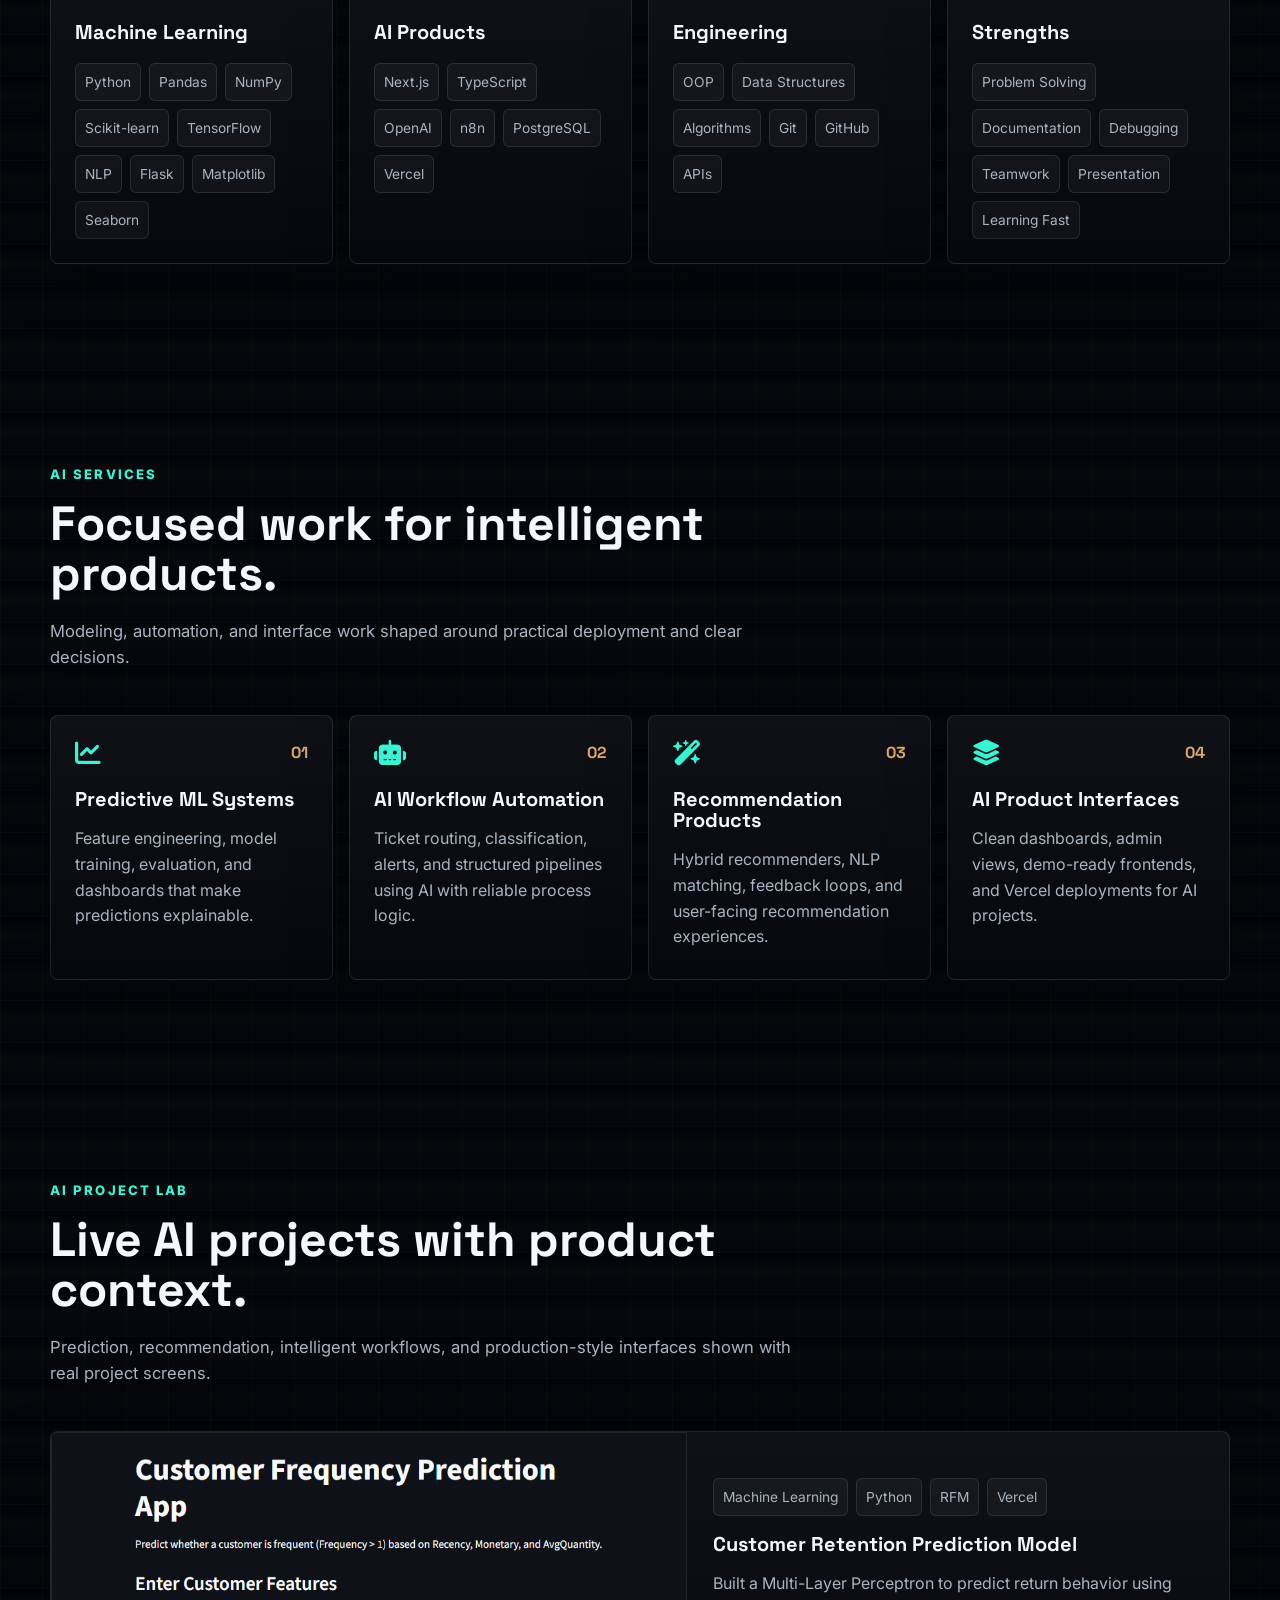
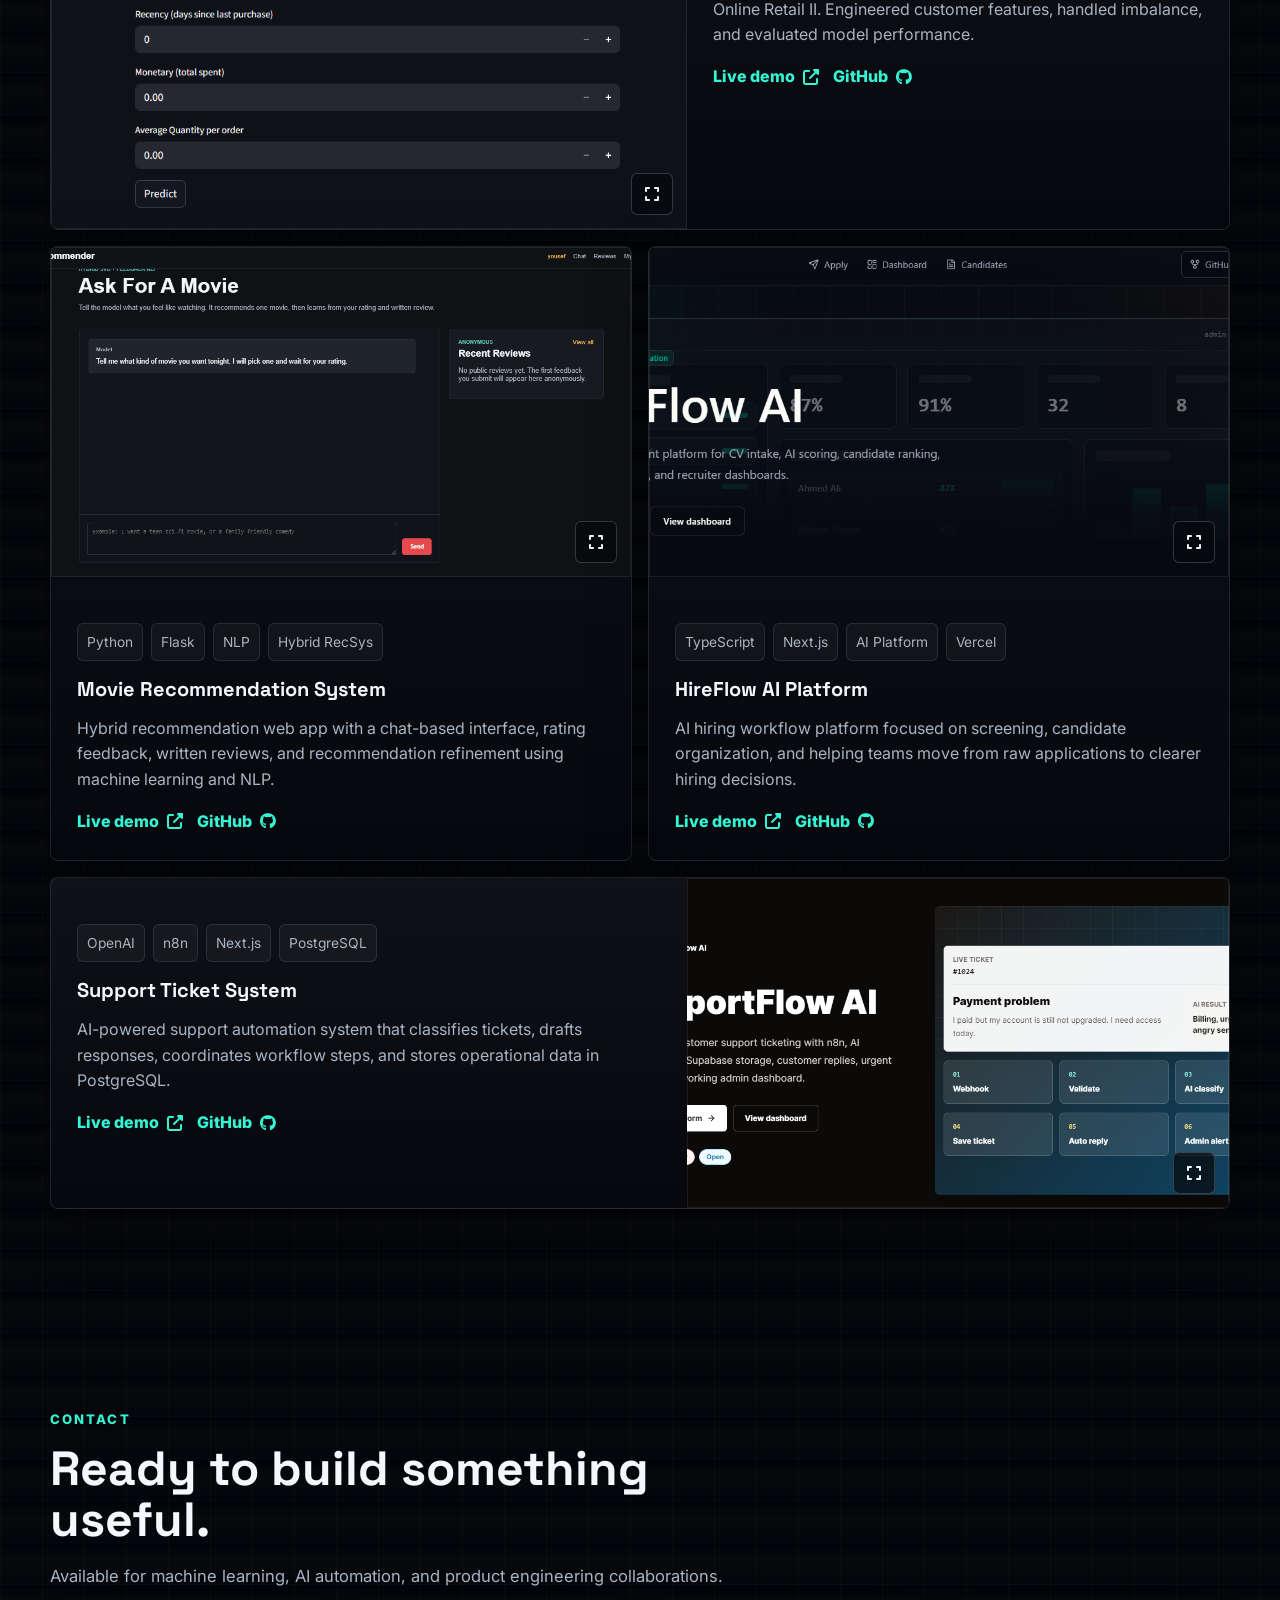
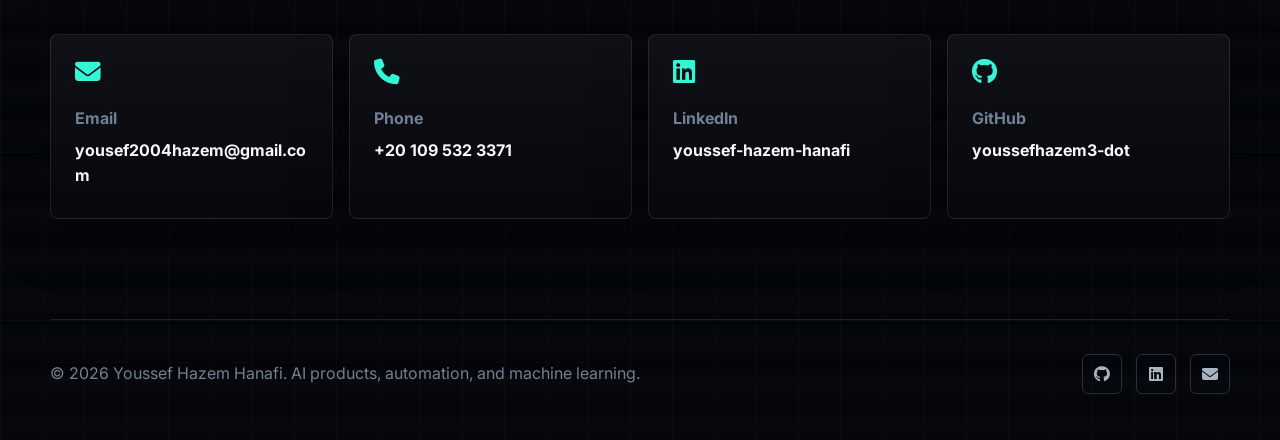
==== commit 375b5588: "Add interactive Spline hero scene" ====
--- a/index.html
+++ b/index.html
@@ -9,6 +9,7 @@
     <link rel="preconnect" href="https://fonts.gstatic.com" crossorigin>
     <link href="https://fonts.googleapis.com/css2?family=Inter:wght@400;500;600;700;800&family=Space+Grotesk:wght@500;600;700&display=swap" rel="stylesheet">
     <link rel="stylesheet" href="https://cdnjs.cloudflare.com/ajax/libs/font-awesome/6.5.2/css/all.min.css">
+    <script type="module" src="https://unpkg.com/@splinetool/viewer@1.10.57/build/spline-viewer.js"></script>
     <link rel="stylesheet" href="styles.css">
 </head>
 <body>
@@ -72,14 +73,14 @@
                     </div>
 
                     <figure class="hero-portrait reveal">
-                        <div class="spline-scene" aria-hidden="true">
-                            <span class="scene-ring scene-ring-one"></span>
-                            <span class="scene-ring scene-ring-two"></span>
-                            <span class="scene-ring scene-ring-three"></span>
-                            <span class="scene-node scene-node-one"></span>
-                            <span class="scene-node scene-node-two"></span>
-                            <span class="scene-node scene-node-three"></span>
-                            <span class="scene-core"></span>
+                        <div class="spline-panel" aria-label="Interactive 3D AI robot scene">
+                            <div class="spline-loader" aria-hidden="true">
+                                <span></span>
+                            </div>
+                            <spline-viewer
+                                class="spline-viewer"
+                                url="https://prod.spline.design/kZDDjO5HuC9GJUM2/scene.splinecode"
+                            ></spline-viewer>
                         </div>
                         <div class="portrait-frame">
                             <img src="assets/profile.jpeg" alt="Portrait of Youssef Hazem Hanafi">
--- a/styles.css
+++ b/styles.css
@@ -207,6 +207,8 @@
 
 .hero-portrait {
     position: relative;
+    display: grid;
+    gap: 12px;
     margin: 0;
     padding: 12px;
     border: 1px solid rgba(255, 255, 255, 0.12);
@@ -226,12 +228,67 @@
     border-radius: 8px;
     background: linear-gradient(135deg, rgba(52, 245, 212, 0.62), rgba(255, 189, 107, 0.08), rgba(255, 91, 200, 0.34));
     opacity: 0.72;
+    pointer-events: none;
+}
+
+.spline-panel {
+    position: relative;
+    z-index: 2;
+    min-height: 360px;
+    overflow: hidden;
+    border: 1px solid rgba(52, 245, 212, 0.22);
+    border-radius: 6px;
+    background:
+        linear-gradient(rgba(52, 245, 212, 0.08) 1px, transparent 1px),
+        linear-gradient(90deg, rgba(255, 255, 255, 0.06) 1px, transparent 1px),
+        rgba(4, 10, 17, 0.92);
+    background-size: 26px 26px;
+    box-shadow: 0 24px 90px rgba(52, 245, 212, 0.18);
+}
+
+.spline-panel::before {
+    content: "";
+    position: absolute;
+    inset: 0;
+    z-index: 0;
+    background:
+        linear-gradient(145deg, rgba(255, 255, 255, 0.13), transparent 32%),
+        radial-gradient(ellipse at 70% 10%, rgba(52, 245, 212, 0.18), transparent 52%);
+    pointer-events: none;
+}
+
+.spline-viewer,
+.spline-panel spline-viewer {
+    position: relative;
+    z-index: 2;
+    display: block;
+    width: 100%;
+    height: 100%;
+    min-height: 360px;
+}
+
+.spline-loader {
+    position: absolute;
+    inset: 0;
+    z-index: 1;
+    display: grid;
+    place-items: center;
+    background: radial-gradient(ellipse at center, rgba(52, 245, 212, 0.10), transparent 58%);
+}
+
+.spline-loader span {
+    width: 38px;
+    height: 38px;
+    border: 2px solid rgba(255, 255, 255, 0.16);
+    border-top-color: var(--cyan);
+    border-radius: 50%;
+    animation: loaderSpin 1s linear infinite;
 }
 
 .portrait-frame {
     position: relative;
     z-index: 2;
-    aspect-ratio: 4 / 5;
+    aspect-ratio: 16 / 11;
     overflow: hidden;
     border: 1px solid rgba(255, 255, 255, 0.12);
     border-radius: 6px;
@@ -257,103 +314,6 @@
     border: 1px solid rgba(255, 255, 255, 0.10);
     border-radius: 6px;
     background: rgba(7, 9, 13, 0.70);
-}
-
-.spline-scene {
-    position: absolute;
-    top: 16px;
-    right: -42px;
-    z-index: 1;
-    width: min(240px, 58%);
-    aspect-ratio: 1;
-    border: 1px solid rgba(52, 245, 212, 0.20);
-    border-radius: 8px;
-    background:
-        linear-gradient(rgba(52, 245, 212, 0.08) 1px, transparent 1px),
-        linear-gradient(90deg, rgba(255, 255, 255, 0.06) 1px, transparent 1px),
-        rgba(4, 10, 17, 0.90);
-    background-size: 22px 22px;
-    box-shadow: 0 0 80px rgba(52, 245, 212, 0.16);
-    transform: perspective(680px) rotateY(-18deg) rotateX(9deg);
-    pointer-events: none;
-}
-
-.spline-scene::before {
-    content: "";
-    position: absolute;
-    inset: 10%;
-    background: radial-gradient(ellipse at center, rgba(52, 245, 212, 0.22), transparent 58%);
-    filter: blur(16px);
-}
-
-.scene-ring,
-.scene-node,
-.scene-core {
-    position: absolute;
-    left: 50%;
-    top: 50%;
-    transform: translate(-50%, -50%);
-}
-
-.scene-ring {
-    border: 1px solid rgba(52, 245, 212, 0.34);
-    border-radius: 50%;
-    box-shadow: inset 0 0 28px rgba(52, 245, 212, 0.08);
-}
-
-.scene-ring-one {
-    width: 72%;
-    height: 72%;
-    animation: sceneSpin 13s linear infinite;
-}
-
-.scene-ring-two {
-    width: 52%;
-    height: 52%;
-    border-color: rgba(255, 189, 107, 0.30);
-    transform: translate(-50%, -50%) rotateX(72deg);
-    animation: sceneSpinReverse 10s linear infinite;
-}
-
-.scene-ring-three {
-    width: 34%;
-    height: 34%;
-    border-color: rgba(255, 91, 200, 0.28);
-    animation: scenePulse 2.8s ease-in-out infinite;
-}
-
-.scene-node {
-    width: 10px;
-    height: 10px;
-    border: 1px solid rgba(255, 255, 255, 0.48);
-    border-radius: 3px;
-    background: var(--cyan);
-    box-shadow: 0 0 22px rgba(52, 245, 212, 0.72);
-}
-
-.scene-node-one {
-    transform: translate(62px, -52px) rotate(14deg);
-}
-
-.scene-node-two {
-    background: var(--amber);
-    transform: translate(-64px, 36px) rotate(-18deg);
-    box-shadow: 0 0 20px rgba(255, 189, 107, 0.62);
-}
-
-.scene-node-three {
-    background: var(--pink);
-    transform: translate(38px, 66px) rotate(24deg);
-    box-shadow: 0 0 20px rgba(255, 91, 200, 0.54);
-}
-
-.scene-core {
-    width: 34px;
-    height: 34px;
-    border: 1px solid rgba(255, 255, 255, 0.34);
-    border-radius: 8px;
-    background: linear-gradient(135deg, var(--cyan), rgba(255, 255, 255, 0.16));
-    box-shadow: 0 0 34px rgba(52, 245, 212, 0.46);
 }
 
 .hero-portrait figcaption span {
@@ -887,36 +847,13 @@
     transition: transform 180ms ease, border-color 180ms ease;
 }
 
-@keyframes sceneSpin {
+@keyframes loaderSpin {
     from {
-        transform: translate(-50%, -50%) rotate(0deg);
+        transform: rotate(0deg);
     }
 
     to {
-        transform: translate(-50%, -50%) rotate(360deg);
-    }
-}
-
-@keyframes sceneSpinReverse {
-    from {
-        transform: translate(-50%, -50%) rotateX(72deg) rotate(0deg);
-    }
-
-    to {
-        transform: translate(-50%, -50%) rotateX(72deg) rotate(-360deg);
-    }
-}
-
-@keyframes scenePulse {
-    0%,
-    100% {
-        opacity: 0.62;
-        transform: translate(-50%, -50%) scale(0.96);
-    }
-
-    50% {
-        opacity: 1;
-        transform: translate(-50%, -50%) scale(1.06);
+        transform: rotate(360deg);
     }
 }
 
@@ -1079,10 +1016,10 @@
         width: min(420px, 100%);
     }
 
-    .spline-scene {
-        right: -12px;
-        width: 190px;
-        opacity: 0.72;
+    .spline-panel,
+    .spline-viewer,
+    .spline-panel spline-viewer {
+        min-height: 300px;
     }
 
     .profile-grid,
@@ -1135,8 +1072,10 @@
         font-size: 1rem;
     }
 
-    .spline-scene {
-        display: none;
+    .spline-panel,
+    .spline-viewer,
+    .spline-panel spline-viewer {
+        min-height: 260px;
     }
 
     .hero-metrics,
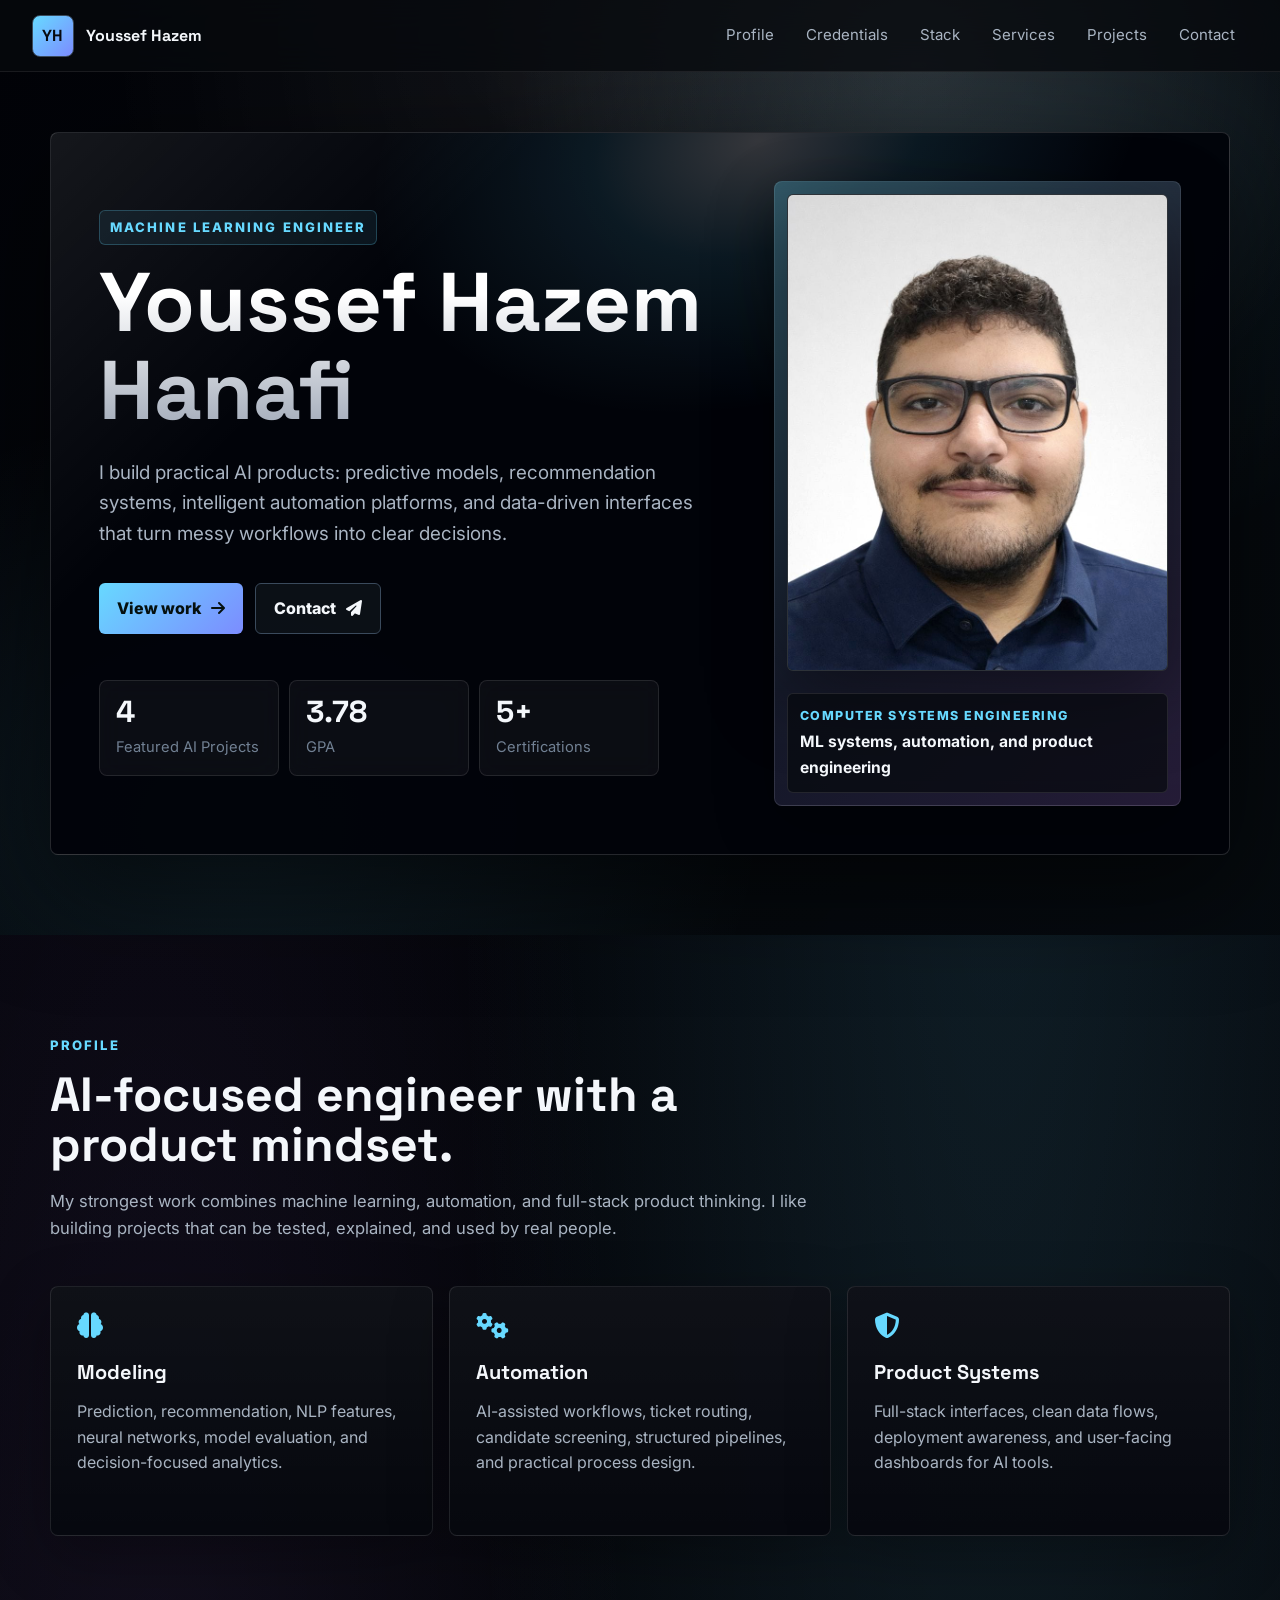
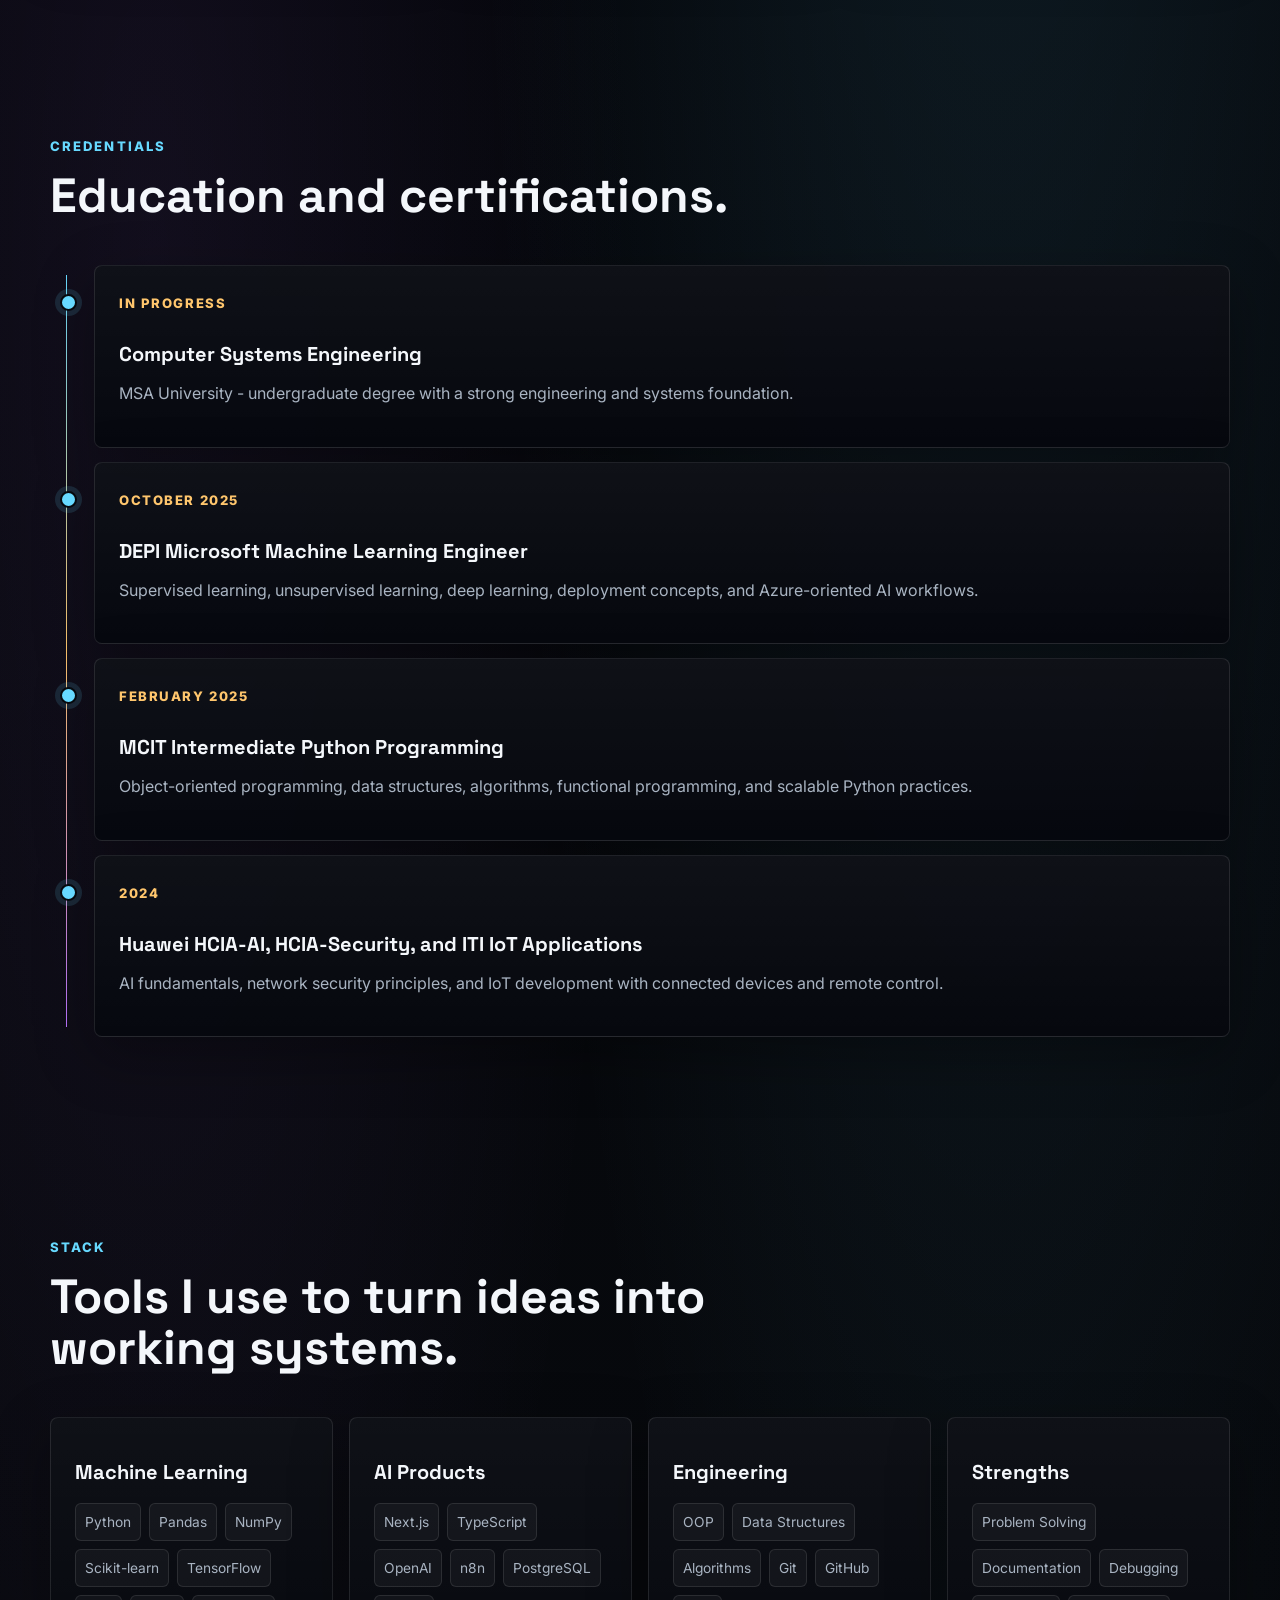
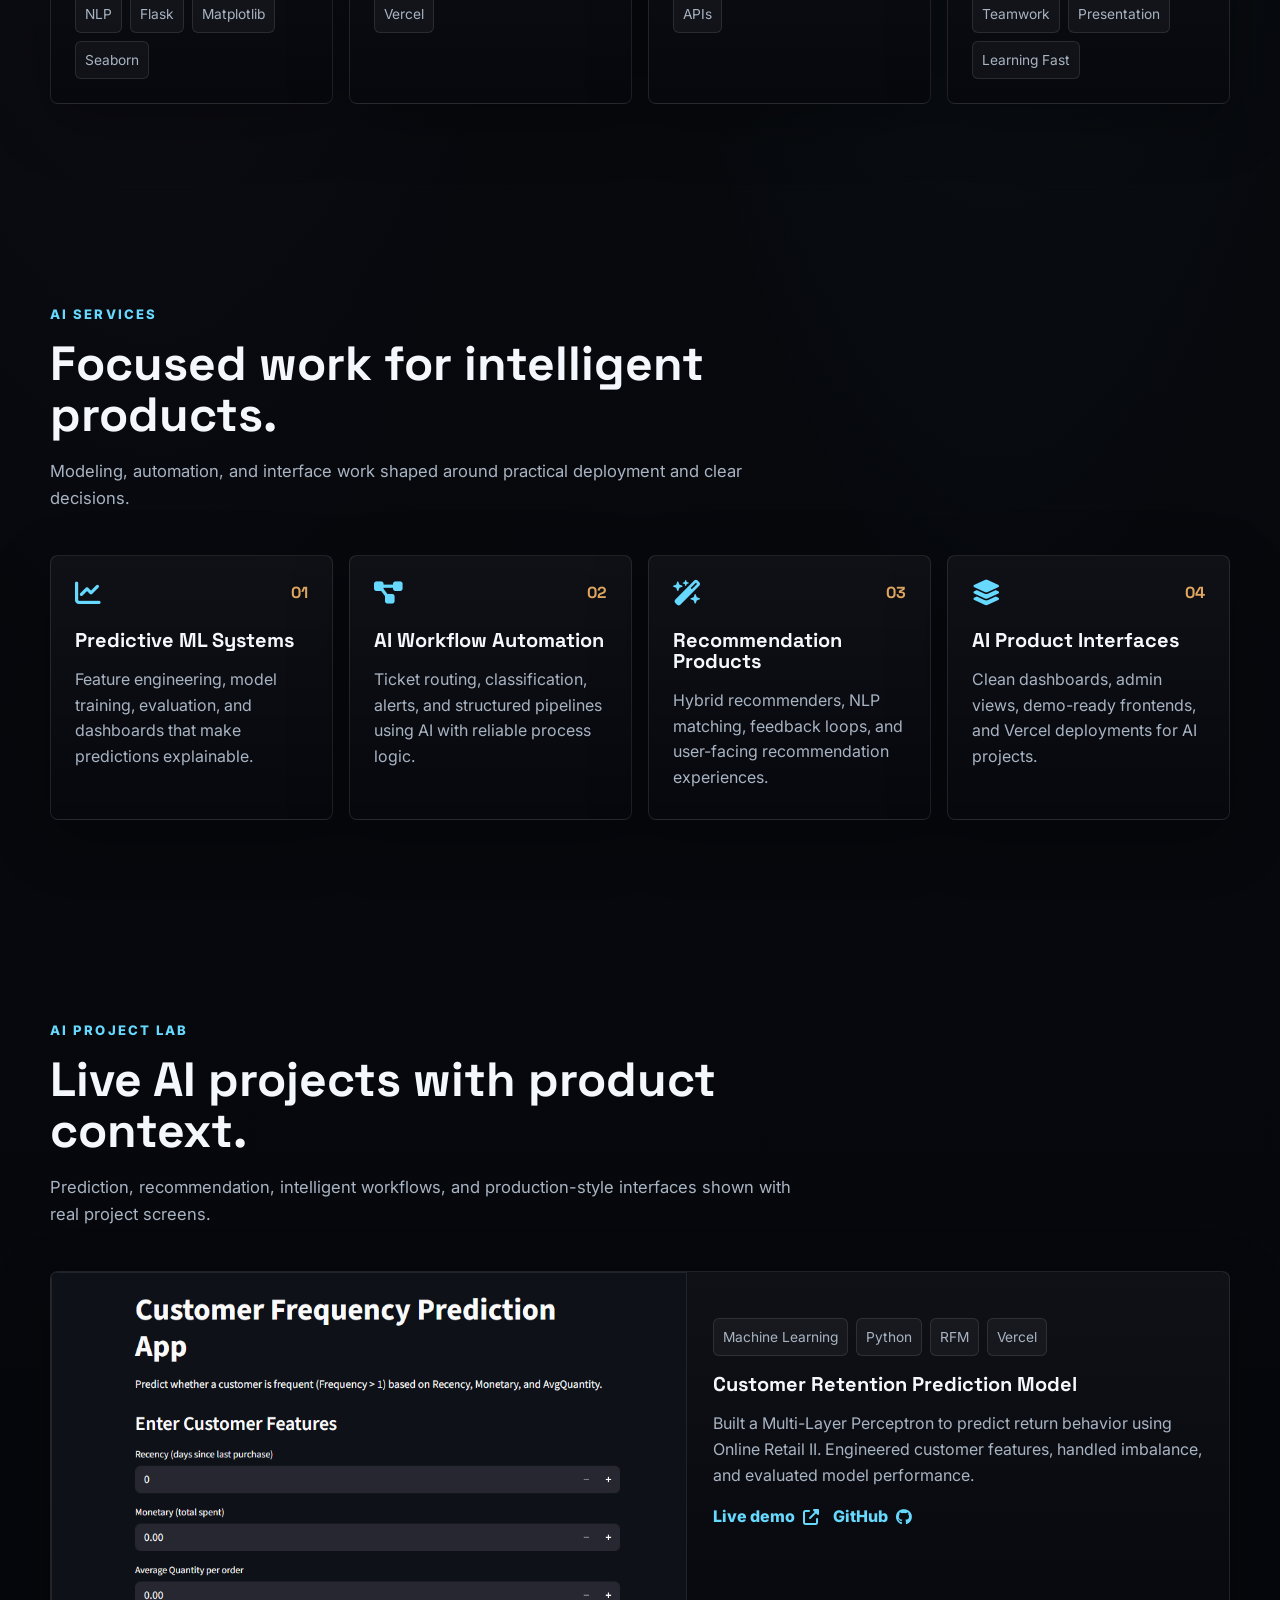
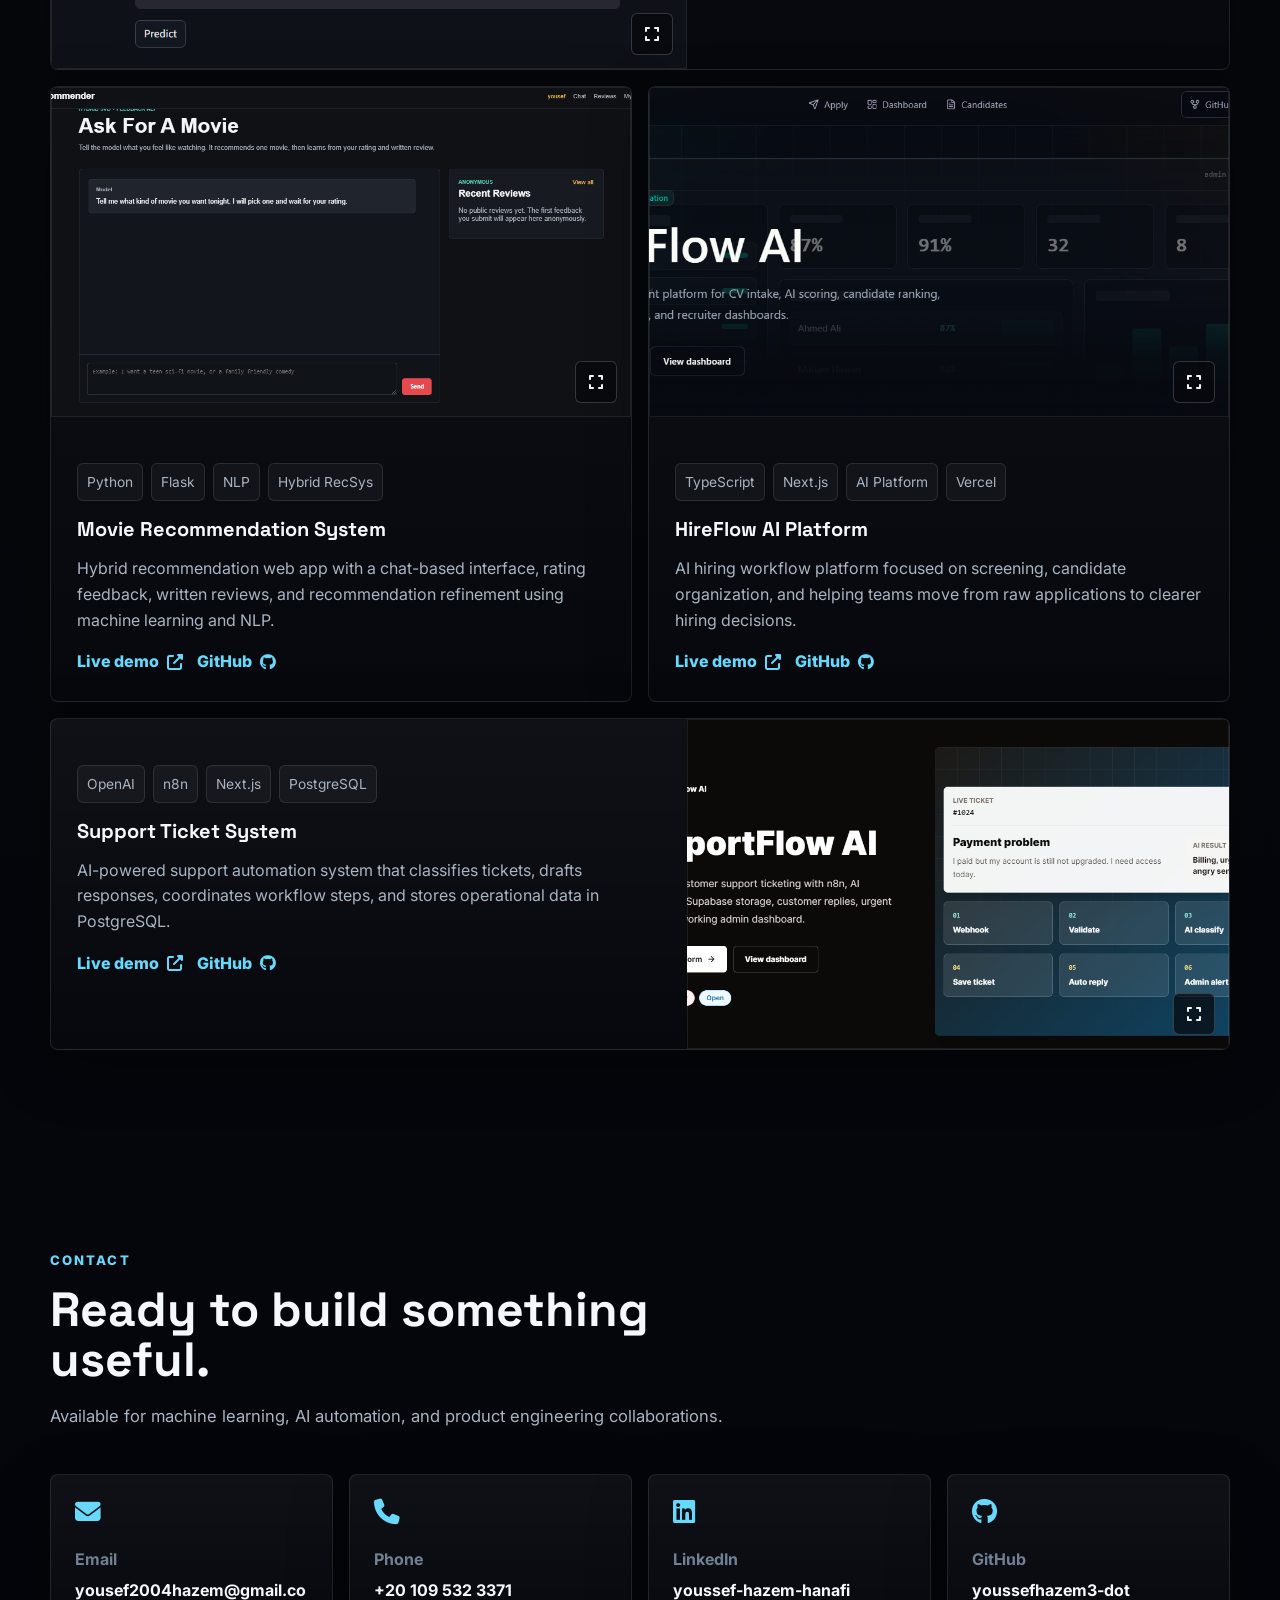
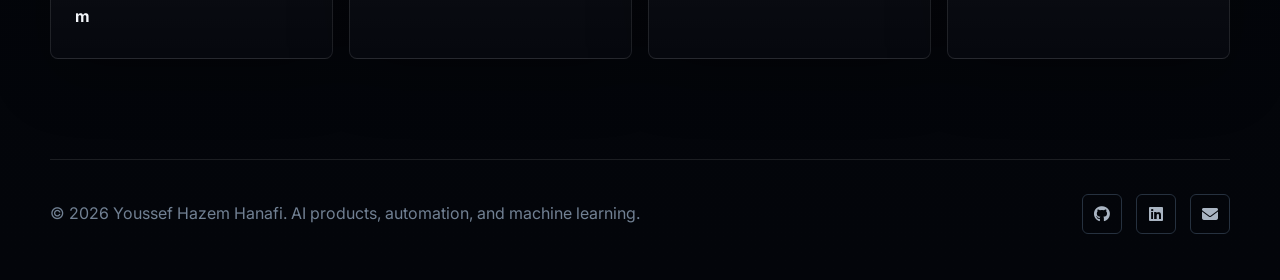
==== commit f0f75dad: "Restore portrait-focused portfolio style" ====
--- a/index.html
+++ b/index.html
@@ -9,7 +9,6 @@
     <link rel="preconnect" href="https://fonts.gstatic.com" crossorigin>
     <link href="https://fonts.googleapis.com/css2?family=Inter:wght@400;500;600;700;800&family=Space+Grotesk:wght@500;600;700&display=swap" rel="stylesheet">
     <link rel="stylesheet" href="https://cdnjs.cloudflare.com/ajax/libs/font-awesome/6.5.2/css/all.min.css">
-    <script type="module" src="https://unpkg.com/@splinetool/viewer@1.10.57/build/spline-viewer.js"></script>
     <link rel="stylesheet" href="styles.css">
 </head>
 <body>
@@ -73,15 +72,6 @@
                     </div>
 
                     <figure class="hero-portrait reveal">
-                        <div class="spline-panel" aria-label="Interactive 3D AI robot scene">
-                            <div class="spline-loader" aria-hidden="true">
-                                <span></span>
-                            </div>
-                            <spline-viewer
-                                class="spline-viewer"
-                                url="https://prod.spline.design/kZDDjO5HuC9GJUM2/scene.splinecode"
-                            ></spline-viewer>
-                        </div>
                         <div class="portrait-frame">
                             <img src="assets/profile.jpeg" alt="Portrait of Youssef Hazem Hanafi">
                         </div>
@@ -224,7 +214,7 @@
                         <p>Feature engineering, model training, evaluation, and dashboards that make predictions explainable.</p>
                     </article>
                     <article class="service-card reveal">
-                        <i class="fa-solid fa-robot"></i>
+                        <i class="fa-solid fa-diagram-project"></i>
                         <span>02</span>
                         <h3>AI Workflow Automation</h3>
                         <p>Ticket routing, classification, alerts, and structured pipelines using AI with reliable process logic.</p>
--- a/styles.css
+++ b/styles.css
@@ -8,10 +8,10 @@
     --text: #f4f7fb;
     --muted: #a9b4c2;
     --soft: #718093;
-    --cyan: #34f5d4;
-    --green: #8dff7a;
-    --amber: #ffbd6b;
-    --pink: #ff5bc8;
+    --cyan: #67d9ff;
+    --blue: #7c8cff;
+    --amber: #ffc66d;
+    --pink: #b873ff;
     --red: #ff6678;
     --shadow: 0 18px 60px rgba(0, 0, 0, 0.32);
     --deep-card: rgba(2, 4, 10, 0.96);
@@ -31,10 +31,9 @@
     min-width: 320px;
     color: var(--text);
     background:
-        linear-gradient(rgba(52, 245, 212, 0.035) 1px, transparent 1px),
-        linear-gradient(90deg, rgba(255, 189, 107, 0.028) 1px, transparent 1px),
-        linear-gradient(180deg, #020308, var(--bg) 46%, #03050a);
-    background-size: 42px 42px;
+        radial-gradient(ellipse at 78% 8%, rgba(103, 217, 255, 0.12), transparent 34rem),
+        radial-gradient(ellipse at 12% 28%, rgba(184, 115, 255, 0.08), transparent 30rem),
+        linear-gradient(180deg, #020308, var(--bg) 48%, #03050a);
     font-family: "Inter", system-ui, -apple-system, BlinkMacSystemFont, "Segoe UI", sans-serif;
     line-height: 1.6;
 }
@@ -45,8 +44,8 @@
     inset: 0;
     pointer-events: none;
     background:
-        linear-gradient(180deg, rgba(7, 9, 13, 0.15), rgba(7, 9, 13, 0.92)),
-        repeating-linear-gradient(0deg, rgba(255, 255, 255, 0.025) 0 1px, transparent 1px 5px);
+        radial-gradient(ellipse at 50% 0%, rgba(255, 255, 255, 0.07), transparent 36rem),
+        linear-gradient(180deg, rgba(7, 9, 13, 0.04), rgba(7, 9, 13, 0.86));
     z-index: -1;
 }
 
@@ -57,7 +56,7 @@
 
 a:focus-visible,
 button:focus-visible {
-    outline: 3px solid rgba(52, 245, 212, 0.72);
+    outline: 3px solid rgba(103, 217, 255, 0.72);
     outline-offset: 3px;
 }
 
@@ -105,7 +104,7 @@
     border: 1px solid var(--line-strong);
     border-radius: 8px;
     color: var(--bg);
-    background: linear-gradient(135deg, var(--cyan), var(--green));
+    background: linear-gradient(135deg, var(--cyan), var(--blue));
     font-family: "Space Grotesk", sans-serif;
     letter-spacing: 0.04em;
 }
@@ -133,8 +132,8 @@
 .nav-links a:hover,
 .nav-links a.active {
     color: var(--text);
-    border-color: rgba(52, 245, 212, 0.24);
-    background: rgba(52, 245, 212, 0.08);
+    border-color: rgba(103, 217, 255, 0.24);
+    background: rgba(103, 217, 255, 0.08);
 }
 
 .menu-toggle {
@@ -154,18 +153,18 @@
     align-items: center;
     padding: 132px 32px 80px;
     background:
-        radial-gradient(ellipse at 70% 0%, rgba(255, 255, 255, 0.20), transparent 38%),
+        radial-gradient(ellipse at 72% 6%, rgba(255, 255, 255, 0.14), transparent 34%),
+        radial-gradient(ellipse at 18% 88%, rgba(103, 217, 255, 0.10), transparent 36%),
         linear-gradient(135deg, rgba(2, 3, 8, 0.99), rgba(6, 11, 15, 0.96));
 }
 
 .hero-grid {
     position: absolute;
     inset: 0;
-    background-image:
-        linear-gradient(rgba(52, 245, 212, 0.10) 1px, transparent 1px),
-        linear-gradient(90deg, rgba(255, 189, 107, 0.07) 1px, transparent 1px);
-    background-size: 76px 76px;
-    mask-image: linear-gradient(90deg, black, transparent 82%);
+    background:
+        radial-gradient(ellipse at 78% 22%, rgba(103, 217, 255, 0.12), transparent 32rem),
+        radial-gradient(ellipse at 42% 4%, rgba(255, 255, 255, 0.08), transparent 28rem);
+    opacity: 0.74;
 }
 
 .hero-inner {
@@ -195,7 +194,7 @@
     z-index: 0;
     width: 72%;
     height: 78%;
-    background: radial-gradient(ellipse at center, rgba(255, 255, 255, 0.24), rgba(52, 245, 212, 0.12) 28%, transparent 66%);
+    background: radial-gradient(ellipse at center, rgba(255, 255, 255, 0.20), rgba(103, 217, 255, 0.10) 28%, transparent 66%);
     transform: rotate(-16deg);
     pointer-events: none;
 }
@@ -226,69 +225,15 @@
     inset: -1px;
     z-index: 0;
     border-radius: 8px;
-    background: linear-gradient(135deg, rgba(52, 245, 212, 0.62), rgba(255, 189, 107, 0.08), rgba(255, 91, 200, 0.34));
-    opacity: 0.72;
+    background: linear-gradient(135deg, rgba(103, 217, 255, 0.50), rgba(124, 140, 255, 0.16), rgba(184, 115, 255, 0.26));
+    opacity: 0.64;
     pointer-events: none;
 }
 
-.spline-panel {
+.portrait-frame {
     position: relative;
     z-index: 2;
-    min-height: 360px;
-    overflow: hidden;
-    border: 1px solid rgba(52, 245, 212, 0.22);
-    border-radius: 6px;
-    background:
-        linear-gradient(rgba(52, 245, 212, 0.08) 1px, transparent 1px),
-        linear-gradient(90deg, rgba(255, 255, 255, 0.06) 1px, transparent 1px),
-        rgba(4, 10, 17, 0.92);
-    background-size: 26px 26px;
-    box-shadow: 0 24px 90px rgba(52, 245, 212, 0.18);
-}
-
-.spline-panel::before {
-    content: "";
-    position: absolute;
-    inset: 0;
-    z-index: 0;
-    background:
-        linear-gradient(145deg, rgba(255, 255, 255, 0.13), transparent 32%),
-        radial-gradient(ellipse at 70% 10%, rgba(52, 245, 212, 0.18), transparent 52%);
-    pointer-events: none;
-}
-
-.spline-viewer,
-.spline-panel spline-viewer {
-    position: relative;
-    z-index: 2;
-    display: block;
-    width: 100%;
-    height: 100%;
-    min-height: 360px;
-}
-
-.spline-loader {
-    position: absolute;
-    inset: 0;
-    z-index: 1;
-    display: grid;
-    place-items: center;
-    background: radial-gradient(ellipse at center, rgba(52, 245, 212, 0.10), transparent 58%);
-}
-
-.spline-loader span {
-    width: 38px;
-    height: 38px;
-    border: 2px solid rgba(255, 255, 255, 0.16);
-    border-top-color: var(--cyan);
-    border-radius: 50%;
-    animation: loaderSpin 1s linear infinite;
-}
-
-.portrait-frame {
-    position: relative;
-    z-index: 2;
-    aspect-ratio: 16 / 11;
+    aspect-ratio: 4 / 5;
     overflow: hidden;
     border: 1px solid rgba(255, 255, 255, 0.12);
     border-radius: 6px;
@@ -301,7 +246,7 @@
     height: 100%;
     object-fit: cover;
     object-position: center 18%;
-    filter: saturate(1.04) contrast(1.04);
+    filter: saturate(1.03) contrast(1.03);
 }
 
 .hero-portrait figcaption {
@@ -343,9 +288,9 @@
     align-items: center;
     min-height: 32px;
     padding: 6px 10px;
-    border: 1px solid rgba(52, 245, 212, 0.24);
+    border: 1px solid rgba(103, 217, 255, 0.24);
     border-radius: 6px;
-    background: rgba(52, 245, 212, 0.08);
+    background: rgba(103, 217, 255, 0.08);
 }
 
 h1,
@@ -413,7 +358,7 @@
 
 .btn.primary {
     color: #05100e;
-    background: linear-gradient(135deg, var(--cyan), var(--green));
+    background: linear-gradient(135deg, var(--cyan), var(--blue));
 }
 
 .btn.secondary {
@@ -521,7 +466,7 @@
     position: absolute;
     inset: 0;
     z-index: 1;
-    background: radial-gradient(420px circle at var(--spotlight-x) var(--spotlight-y), rgba(255, 255, 255, 0.16), rgba(52, 245, 212, 0.08) 26%, transparent 62%);
+    background: radial-gradient(420px circle at var(--spotlight-x) var(--spotlight-y), rgba(255, 255, 255, 0.16), rgba(103, 217, 255, 0.08) 26%, transparent 62%);
     opacity: 0;
     transition: opacity 180ms ease;
     pointer-events: none;
@@ -615,7 +560,7 @@
     border: 2px solid var(--bg);
     border-radius: 50%;
     background: var(--cyan);
-    box-shadow: 0 0 0 5px rgba(52, 245, 212, 0.13);
+    box-shadow: 0 0 0 5px rgba(103, 217, 255, 0.13);
 }
 
 .timeline-date {
@@ -653,9 +598,9 @@
     content: "";
     position: absolute;
     inset: 0;
-    border-top: 2px solid rgba(52, 245, 212, 0.42);
+    border-top: 2px solid rgba(103, 217, 255, 0.42);
     background:
-        linear-gradient(135deg, rgba(52, 245, 212, 0.10), transparent 44%),
+        linear-gradient(135deg, rgba(103, 217, 255, 0.10), transparent 44%),
         linear-gradient(315deg, rgba(255, 189, 107, 0.08), transparent 38%);
     opacity: 0;
     transition: opacity 180ms ease;
@@ -665,7 +610,7 @@
 
 .service-card:hover {
     transform: translateY(-3px);
-    border-color: rgba(52, 245, 212, 0.34);
+    border-color: rgba(103, 217, 255, 0.34);
     background: linear-gradient(180deg, rgba(23, 34, 43, 0.96), rgba(11, 16, 22, 0.96));
 }
 
@@ -723,7 +668,7 @@
 
 .project-card:hover {
     transform: translateY(-3px);
-    border-color: rgba(52, 245, 212, 0.28);
+    border-color: rgba(103, 217, 255, 0.28);
 }
 
 .project-card::after {
@@ -772,10 +717,9 @@
 
 .project-visual.screenshot {
     background:
-        linear-gradient(rgba(255, 255, 255, 0.06) 1px, transparent 1px),
-        linear-gradient(90deg, rgba(255, 255, 255, 0.05) 1px, transparent 1px),
+        radial-gradient(ellipse at 50% 0%, rgba(103, 217, 255, 0.10), transparent 52%),
+        linear-gradient(180deg, rgba(255, 255, 255, 0.035), transparent 38%),
         #05070d;
-    background-size: 34px 34px;
 }
 
 .project-visual.screenshot::after {
@@ -823,7 +767,7 @@
 }
 
 .text-link:hover {
-    color: var(--green);
+    color: var(--blue);
 }
 
 .project-actions {
@@ -847,19 +791,9 @@
     transition: transform 180ms ease, border-color 180ms ease;
 }
 
-@keyframes loaderSpin {
-    from {
-        transform: rotate(0deg);
-    }
-
-    to {
-        transform: rotate(360deg);
-    }
-}
-
 .contact-card:hover {
     transform: translateY(-3px);
-    border-color: rgba(52, 245, 212, 0.36);
+    border-color: rgba(103, 217, 255, 0.36);
 }
 
 .contact-card span {
@@ -1016,12 +950,6 @@
         width: min(420px, 100%);
     }
 
-    .spline-panel,
-    .spline-viewer,
-    .spline-panel spline-viewer {
-        min-height: 300px;
-    }
-
     .profile-grid,
     .stack-grid,
     .services-grid,
@@ -1070,12 +998,6 @@
 
     .hero-copy {
         font-size: 1rem;
-    }
-
-    .spline-panel,
-    .spline-viewer,
-    .spline-panel spline-viewer {
-        min-height: 260px;
     }
 
     .hero-metrics,
